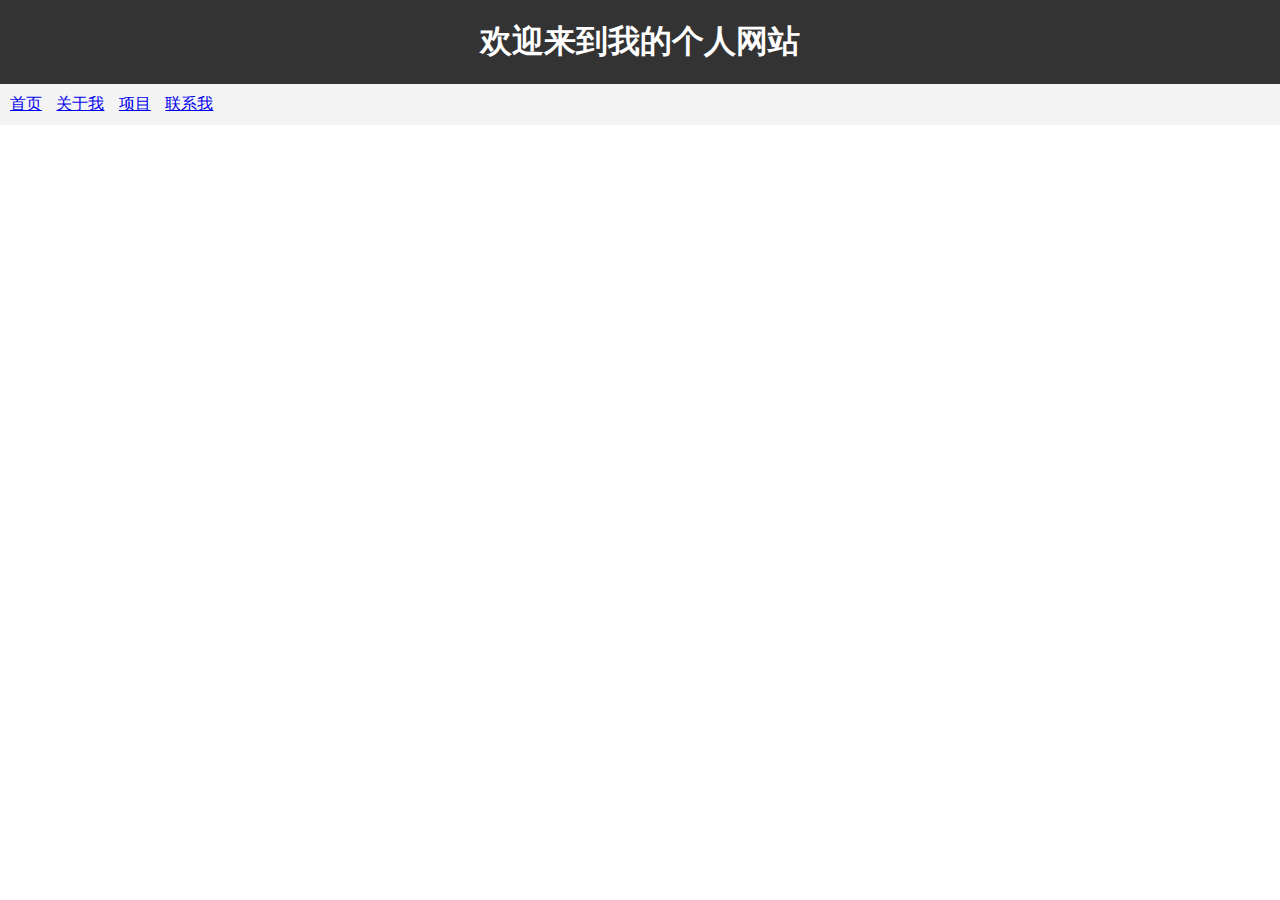
==== index.html @ 55d45e6c "add index.html" ====
<!DOCTYPE html>
<html>
<head>
  <title>曹雨晨的个人网站</title>
  <style>
    body {
      font-family: Arial, sans-serif;
      margin: 0;
      padding: 0;
    }

    header {
      background-color: #333;
      color: #fff;
      padding: 20px;
      text-align: center;
    }

    h1 {
      margin: 0;
    }

    nav {
      background-color: #f4f4f4;
      padding: 10px;
    }

    nav ul {
      list-style-type: none;
      margin: 0;
      padding: 0;
    }

    nav ul li {
      display: inline;
      margin-right: 10px;
    }

    section {
      padding: 20px;
    }

    footer {
      background-color: #333;
      color: #fff;
      padding: 20px;
      text-align: center;
    }
  </style>
</head>
<body>
  <header>
    <h1>欢迎来到我的个人网站</h1>
  </header>
  
  <nav>
    <ul>
      <li><a href="#">首页</a></li>
      <li><a href="#">关于我</a></li>
      <li><a href="#">项目</a></li>
      <li><a href="#">联系我</a></li>
    </ul>
  </nav>

  <section>
    <h2>
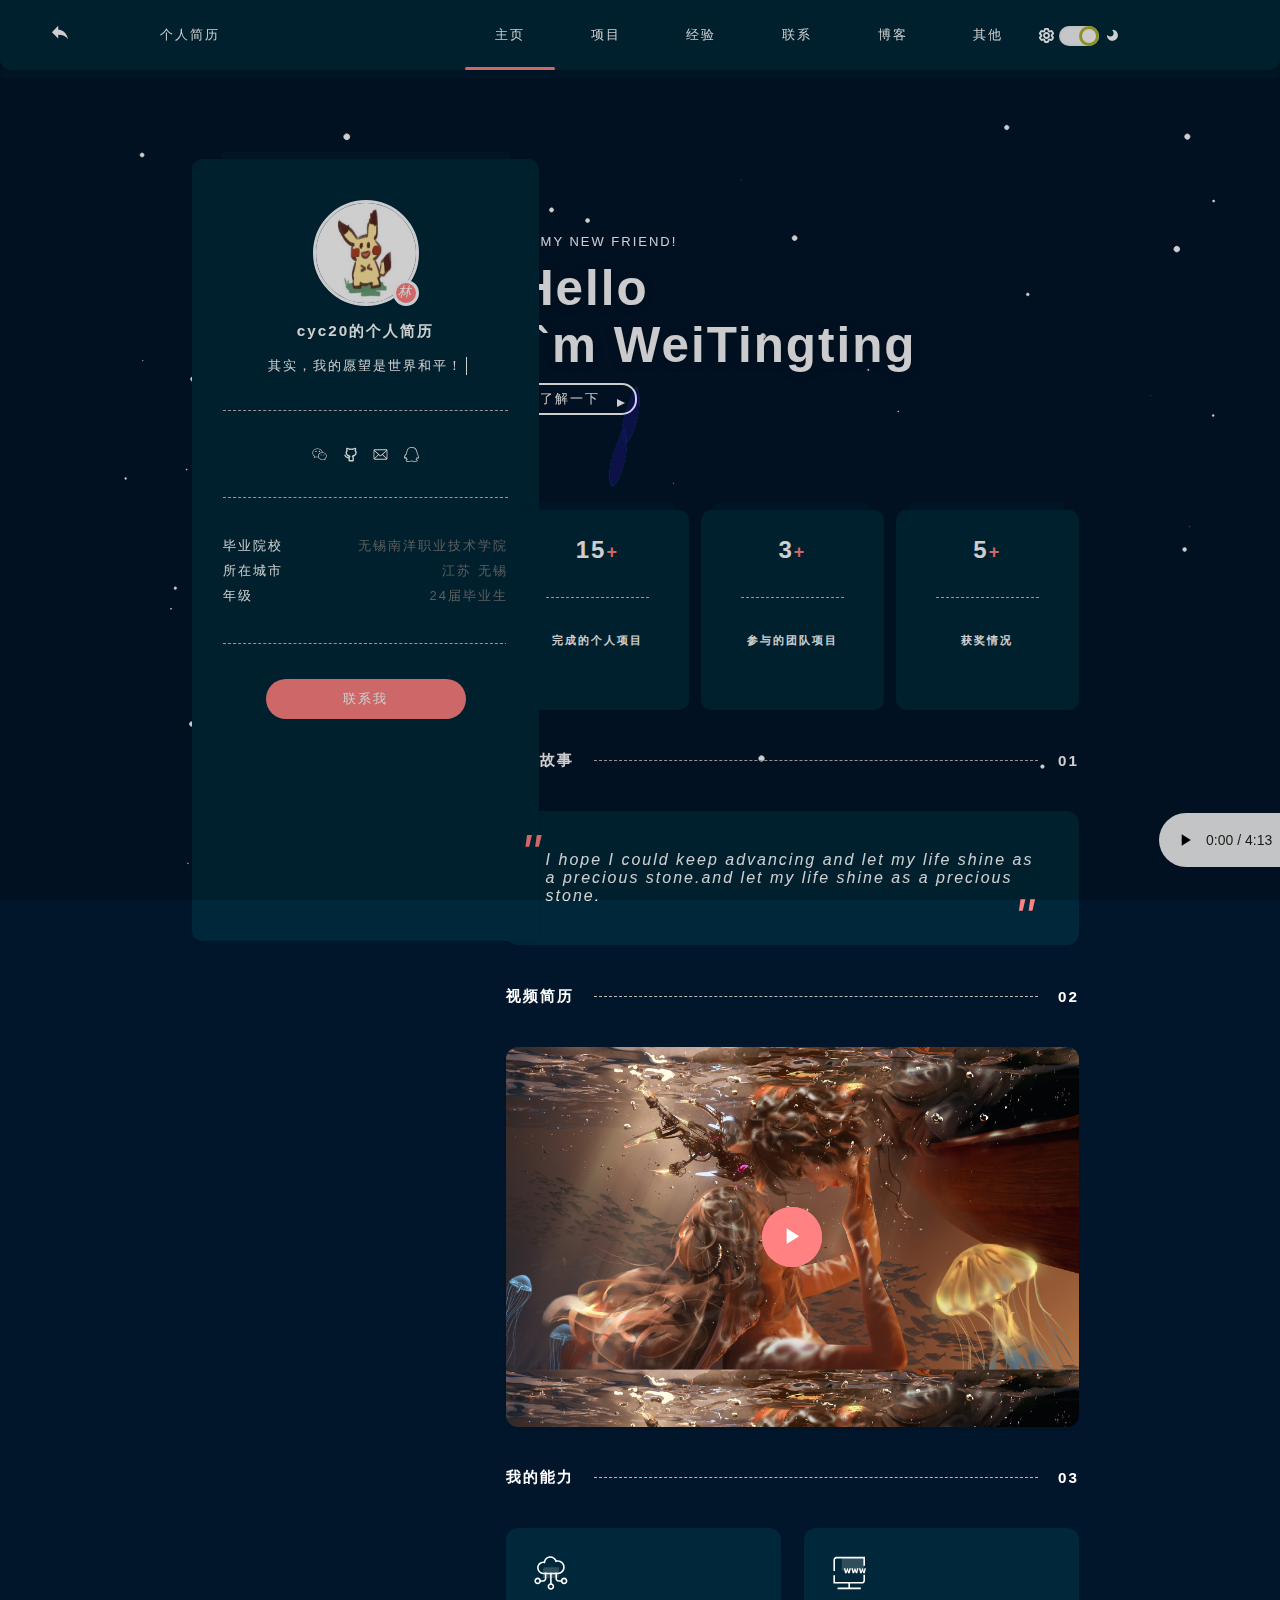
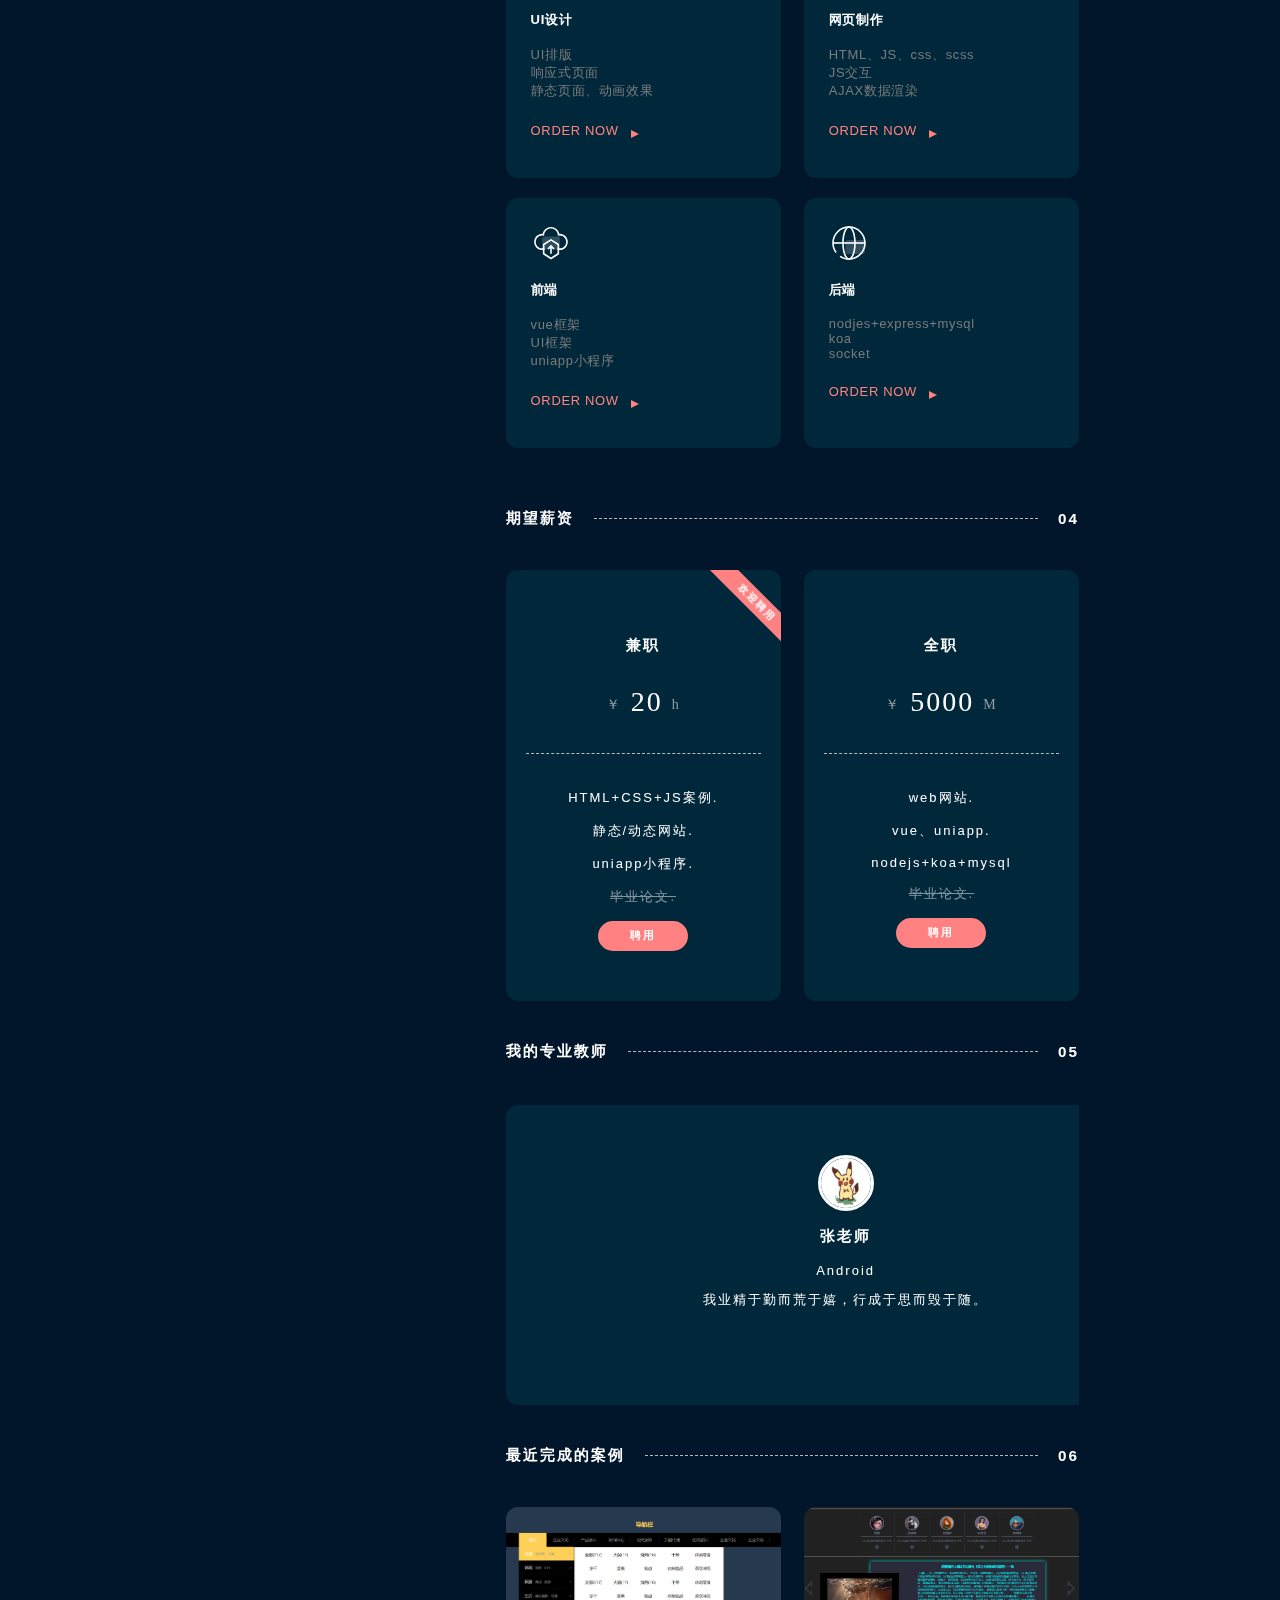
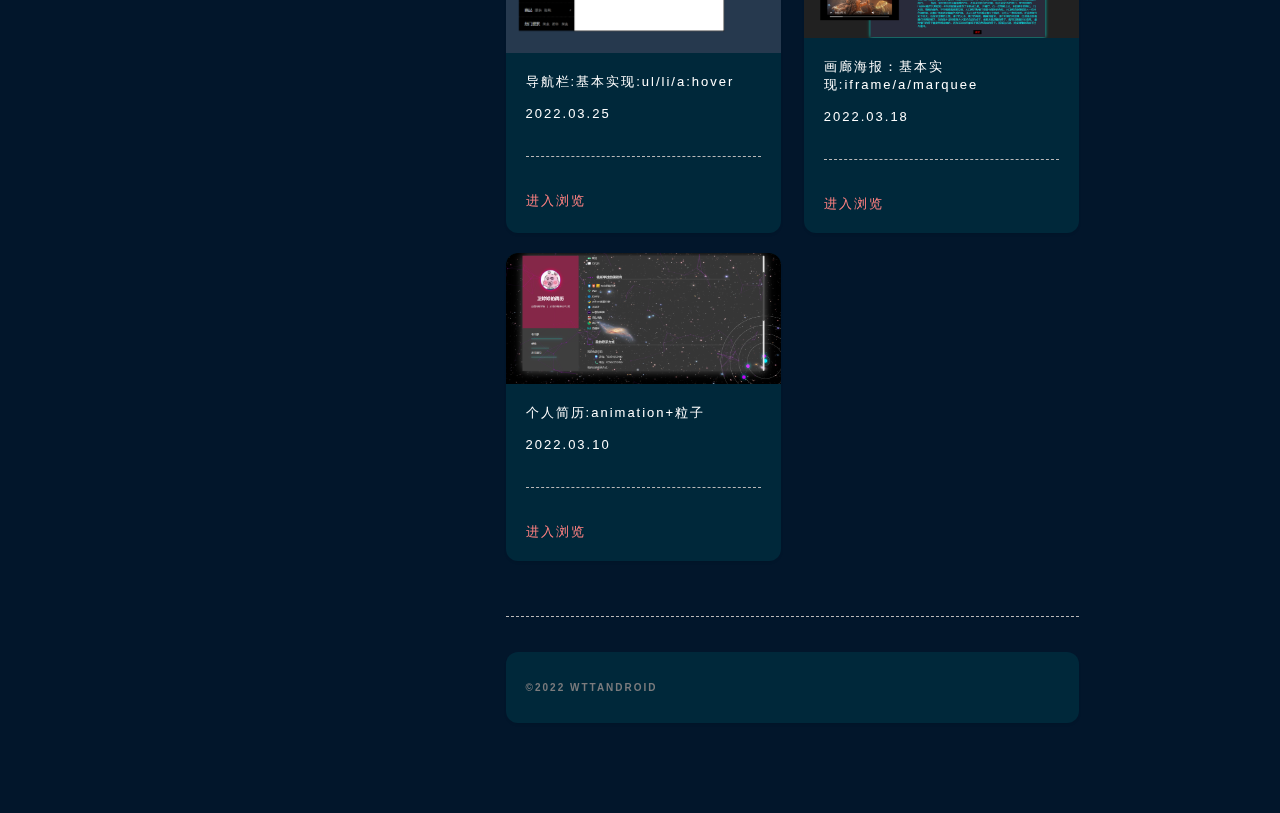
==== commit fb45d7be: "new tempalte" ====
--- a/index.html
+++ b/index.html
@@ -1,66 +1,527 @@
 <!DOCTYPE html>
-<html>
+<html lang="en">
+
 <head>
-  <title>曹雨晨的个人网站</title>
-  <style>
-    body {
-      font-family: Arial, sans-serif;
-      margin: 0;
-      padding: 0;
-    }
-
-    header {
-      background-color: #333;
-      color: #fff;
-      padding: 20px;
-      text-align: center;
-    }
-
-    h1 {
-      margin: 0;
-    }
-
-    nav {
-      background-color: #f4f4f4;
-      padding: 10px;
-    }
-
-    nav ul {
-      list-style-type: none;
-      margin: 0;
-      padding: 0;
-    }
-
-    nav ul li {
-      display: inline;
-      margin-right: 10px;
-    }
-
-    section {
-      padding: 20px;
-    }
-
-    footer {
-      background-color: #333;
-      color: #fff;
-      padding: 20px;
-      text-align: center;
-    }
-  </style>
+  <meta charset="UTF-8">
+  <meta http-equiv="X-UA-Compatible" content="IE=edge">
+  <meta name="viewport" content="width=device-width, initial-scale=1.0">
+  <title>求职简历</title>
+  <link rel="stylesheet" href="./css/base.css">
+  <script src="./js/jq.js"></script>
+  <link rel="stylesheet" href="./css/index1.css">
+
 </head>
+
 <body>
-  <header>
-    <h1>欢迎来到我的个人网站</h1>
-  </header>
-  
-  <nav>
-    <ul>
-      <li><a href="#">首页</a></li>
-      <li><a href="#">关于我</a></li>
-      <li><a href="#">项目</a></li>
-      <li><a href="#">联系我</a></li>
-    </ul>
-  </nav>
-
-  <section>
-    <h2>+
+  <div class="music-wrap" id="musicwrap">
+    <audio id="play1" controls>
+      <source src="./img/music.mp3">
+    </audio>
+  </div>
+
+
+  <canvas class="canvas-wrap" id="triangle-lost-in-space" resize="true"></canvas>
+
+  <!-- loadding -->
+  <div class="lodding-wrap">
+    <div class="loadding-div"></div>
+  </div>
+  <!-- 遮罩层 -->
+  <div class="zhezhao" id="zhezhao">
+    <span class="close"><svg t="1649229755294" class="icon" viewBox="0 0 1024 1024" version="1.1"
+        xmlns="http://www.w3.org/2000/svg" p-id="4692" width="32" height="32">
+        <path
+          d="M512 0C229.187368 0 0 229.187368 0 512 0 794.812632 229.187368 1024 512 1024 794.812632 1024 1024 794.812632 1024 512 1024 229.187368 794.812632 0 512 0ZM512 970.105263C259.368421 970.105263 53.894737 764.631579 53.894737 512 53.894737 259.368421 259.368421 53.894737 512 53.894737 764.631579 53.894737 970.105263 259.368421 970.105263 512 970.105263 764.631579 764.631579 970.105263 512 970.105263ZM550.130526 512 719.629474 342.366316C730.273684 331.856842 730.273684 314.88 719.629474 304.370526 709.12 293.726316 692.143158 293.726316 681.633684 304.370526L512 473.869474 342.366316 304.370526C331.856842 293.726316 314.88 293.726316 304.370526 304.370526 293.726316 314.88 293.726316 331.856842 304.370526 342.366316L473.869474 512 304.370526 681.633684C293.726316 692.143158 293.726316 709.12 304.370526 719.629474 309.625263 724.884211 316.496842 727.578947 323.368421 727.578947 330.24 727.578947 337.111579 724.884211 342.366316 719.629474L512 550.130526 681.633684 719.629474C686.888421 724.884211 693.76 727.578947 700.631579 727.578947 707.503158 727.578947 714.374737 724.884211 719.629474 719.629474 730.273684 709.12 730.273684 692.143158 719.629474 681.633684L550.130526 512Z"
+          p-id="4693"></path>
+      </svg></span>
+    <div id="videoResume">
+      <video id="videoResumeC" controls="" name="media">
+        <source src="http://123.56.144.92/hualang/WhyDon'tWe.mp4" type="video/mp4">
+      </video>
+    </div>
+  </div>
+
+  <!-- 主要页面 -->
+  <div class="box">
+
+    <!-- 顶部栏 -->
+    <div class="header borderafter">
+      <!-- 返回按钮 -->
+      <a style="position: absolute;left:50px;" href="javascript:history.back()">
+        <svg t="1649246285004" class="icon" viewBox="0 0 1024 1024" version="1.1" xmlns="http://www.w3.org/2000/svg"
+          p-id="3737" width="20" height="20">
+          <path
+            d="M98 468.9l322.8-322.8v184.4C743.6 376.7 881.9 607.3 928 837.8 812.7 676.4 651.3 602.6 420.8 602.6v189.1L98 468.9z"
+            p-id="3738" fill="#254665"></path>
+        </svg>
+      </a>
+
+
+      <div class="col">
+        <span>个人简历</span>
+        <!-- 右边操作栏 -->
+
+        <div class="header-right">
+          <!-- 按钮 -->
+          <div class="min_menu-wrap" id="minmenu">
+            <span class="min_menu"></span>
+          </div>
+          <!-- 列表 -->
+          <div class="menu_list">
+            <!-- 栏目 -->
+            <ul class="header-nav">
+              <li class="active"><a href="./index.html">主页</a></li>
+              <li><a href="./home.html">项目</a></li>
+              <li><a href="./resume.html">经验</a></li>
+              <li><a href="./contact.html">联系</a></li>
+              <li><a href="./blog.html">博客</a></li>
+              <li><a href="./live.html">其他</a></li>
+            </ul>
+            <!-- 开关灯 -->
+            <span class="kaig-bottm">
+              <svg t="1649159647627" class="icon" viewBox="0 0 1024 1024" version="1.1"
+                xmlns="http://www.w3.org/2000/svg" p-id="2250" width="15" height="15">
+                <path
+                  d="M1008.535135 710.670332l-70.446388 116.386904a112.099975 112.099975 0 0 1-140.572857 43.829042l-69.422645-17.083729c-5.502624 3.1992-11.133217 6.3984-16.763809 9.341665l-18.299425 62.896276C687.335435 981.514621 639.4754 1023.744064 582.657604 1023.744064H441.764828c-56.817796 0-104.677831-42.293427-110.308423-97.703574l-18.299425-62.896276a422.166458 422.166458 0 0 1-16.827793-9.341665l-69.614597 17.083729a112.163959 112.163959 0 0 1-140.508873-43.893026L15.631361 710.542364a107.493127 107.493127 0 0 1 32.43989-144.731817L96.251206 518.910272a410.649338 410.649338 0 0 1 0-14.204448l-48.179955-46.836291a107.365159 107.365159 0 0 1-32.375906-144.731817l70.190452-116.450888a112.099975 112.099975 0 0 1 140.572857-43.893026l69.550612 17.083729c5.566608-3.1992 11.133217-6.3984 16.827794-9.341665l18.299425-62.896276C336.831061 42.229443 384.691096 0 441.508892 0H582.529636c56.817796 0 104.677831 42.293427 110.372407 97.63959l18.235441 62.704324c5.75856 3.007248 11.325169 6.142464 16.827793 9.341665l69.678581-17.083729a112.163959 112.163959 0 0 1 140.508873 43.893026l70.446388 116.514872a107.493127 107.493127 0 0 1-32.375906 144.731817l-48.179955 46.772307a414.616346 414.616346 0 0 1 0 14.204448l48.243939 46.836291c47.092227 31.928018 62.192452 94.952262 32.247938 145.115721z m-213.066733-142.23644l3.391152-31.032242a246.210447 246.210447 0 0 0 0-51.699076l-3.263184-30.904274 93.992502-91.305173-53.554612-88.553862-131.615096 32.311922-23.546113-16.059985a294.134466 294.134466 0 0 0-48.627844-26.809297l-27.513121-11.901025L568.453156 127.968008H455.649356L419.370426 252.736816l-27.705074 11.965009c-16.635841 7.166208-32.951762 16.187953-48.499875 26.745313l-23.610097 15.996001-131.487128-32.247938-53.36266 88.489878 94.056486 91.433141-3.263184 30.968258a247.874031 247.874031 0 0 0 0 51.699076l3.1992 30.904274-93.928518 91.369157 53.554612 88.489878 131.551112-32.311922 23.610097 16.059985c15.292177 10.429393 31.544114 19.451137 48.563859 26.809297l27.577106 11.965009L455.905292 895.776056h112.611848l36.342914-124.768808 27.64109-11.965009c16.699825-7.166208 32.951762-16.187953 48.563859-26.745313l23.546113-15.996001 131.423144 32.247938 53.68258-88.745814-94.184454-91.369157zM512.147232 615.846038c57.329668 0 103.846038-46.516371 103.974006-103.974006 0-57.329668-46.644339-103.974006-103.974006-103.974007S408.173225 454.542364 408.173225 511.872032 454.817564 615.846038 512.147232 615.846038z m0 127.968008c-127.968008 0-231.942014-103.910022-231.942015-231.942014 0-127.968008 103.910022-231.942014 231.942015-231.942015 127.968008 0 231.942014 103.910022 231.942014 232.133967A232.133967 232.133967 0 0 1 512.147232 743.814046z"
+                  p-id="2251"></path>
+              </svg>
+              <!-- 开关按钮 -->
+              <span class="my-radio active" id="myRadio">
+                <i></i>
+              </span>
+              <svg t="1649159678284" class="icon" viewBox="0 0 1024 1024" version="1.1"
+                xmlns="http://www.w3.org/2000/svg" p-id="3376" width="15" height="15">
+                <path
+                  d="M505.4 878.6c-196.7 0-358-150.9-374.9-343.1 1-18.6 16.1-33.4 34.9-33.4 10.8 0 20.5 4.8 26.9 12.4 0.2 0.3 0.5 0.1 0.5-0.7 41.6 44.2 100.5 71.9 166.1 71.9 127.1 0 230.1-103 230.1-230.1 0-66.1-28-125.1-72.6-166.8 0.1-0.1 0.5-0.1 0.3-0.3-7-6.5-11.4-15.7-11.4-26.1 0-19 14.9-34.1 33.7-35.3 192.1 17.1 342.9 178.3 342.9 375 0 208-168.5 376.5-376.5 376.5z"
+                  p-id="3377"></path>
+              </svg>
+            </span>
+          </div>
+        </div>
+      </div>
+    </div>
+
+    <!-- 顶部导航 -->
+    <div class="navigation">
+      <div class="nav-titleBox co zz">
+        <!-- 占位符 -->
+        <div class="co-left"></div>
+
+        <!-- 标题 -->
+        <div class="co-right ">
+          <span class="titleBox-tag">HI MY NEW FRIEND!</span>
+          <h1>
+            Hello<br>
+            I`m WeiTingting
+          </h1>
+          <a class="buttom navbtn" href="#next-one">了解一下
+          </a>
+        </div>
+      </div>
+    </div>
+
+
+
+
+    <!-- 主要内容 -->
+    <div class="container content zz">
+
+      <!-- 占位符 -->
+      <div class="co-left">
+        <!-- 简历吸盘 -->
+        <div class="me-card carbox borderbefore" id="mycard">
+          <div class="mecar-title">
+            <div class="me-image">
+              <span class="status">
+                <i>林里谜案</i>
+              </span>
+              <img src="./img/toux.jpg" alt="">
+            </div>
+            <h3>cyc20的个人简历</h3>
+            <p class="me-hover">
+              <span>其实，我的愿望是世界和平！</span>
+            </p>
+          </div>
+          <div class="borderbotm"></div>
+          <div class="lianxi-list">
+            <a title="wx:w1457321681">
+              <svg t="1649145899448" class="icon" viewBox="0 0 1024 1024" version="1.1"
+                xmlns="http://www.w3.org/2000/svg" p-id="14861" width="15" height="15">
+                <path
+                  d="M506.942 345.921c25.259 0 42.134-16.916 42.134-42.107 0-25.477-16.848-41.956-42.134-41.956-25.299 0-50.668 16.48-50.668 41.956 0.028 25.204 25.409 42.107 50.668 42.107l0 0zM506.942 345.921zM271.257 261.857c-25.259 0-50.79 16.48-50.79 41.956 0 25.19 25.532 42.107 50.79 42.107 25.163 0 42.012-16.916 42.012-42.107-0.014-25.477-16.834-41.956-42.012-41.956l0 0zM271.257 261.857zM1010.654 615.492c0-133.202-123.563-246.702-275.237-258.512 0.205-1.652 0.301-3.373-0.068-5.092-30.406-141.79-182.886-248.695-354.7-248.695-194.15 0-352.119 135.387-352.119 301.793 0 89.279 45.574 169.725 131.946 233.158l-30.106 90.508c-1.939 5.885-0.177 12.37 4.506 16.452 2.853 2.458 6.445 3.741 10.076 3.741 2.335 0 4.697-0.546 6.867-1.625l113.036-56.565 13.926 2.827c34.802 7.154 64.853 13.353 101.868 13.353 10.895 0 40.878-3.987 43.404-7.182 40.755 101.99 153.094 175.61 285.273 175.61 33.86 0 68.13-8.164 98.891-15.866l87.136 47.636c2.307 1.257 4.847 1.911 7.359 1.911 3.441 0 6.881-1.161 9.639-3.413 4.847-3.932 6.841-10.404 5.038-16.33l-22.255-74.001c74.602-58.955 115.521-129.488 115.521-199.708l0 0zM409.798 665.75c-9.626 0.833-19.388 1.243-29.082 1.243-32.686 0-60.334-5.652-92.31-12.26l-18.582-3.755c-3.195-0.683-6.567-0.245-9.503 1.269l-81.687 40.892 21.231-63.775c2.076-6.24-0.205-13.053-5.57-16.821-82.07-57.207-123.659-126.894-123.659-207.093 0-144.179 139.087-261.516 310.067-261.516 151.142 0 284.959 91.955 312.579 214.261-158.475 2.076-286.706 113.487-286.706 250.32 0 19.893 3.018 39.171 8.11 57.767-1.542-0.382-3.168-0.683-4.887-0.532l0 0zM860.371 788.699c-4.875 3.673-6.935 10.007-5.188 15.852l13.804 45.903-56.647-30.993c-2.157-1.188-4.588-1.803-7.004-1.803-1.188 0-2.389 0.15-3.564 0.464-30.379 7.674-61.822 15.593-92.433 15.593-142.186 0-257.857-97.717-257.857-217.811 0-120.095 115.658-217.771 257.857-217.771 139.469 0 257.325 99.724 257.325 217.771 0 59.87-37.738 121.255-106.291 172.797l0 0zM868.181 797.178zM616.454 506.006c-16.848 0-33.696 16.971-33.696 33.792 0 16.944 16.848 33.669 33.696 33.669 25.313 0 42.038-16.725 42.038-33.669 0-16.848-16.725-33.792-42.038-33.792l0 0zM616.454 506.006zM801.58 506.006c-16.603 0-33.451 16.971-33.451 33.792 0 16.944 16.848 33.669 33.451 33.669 25.231 0 42.257-16.725 42.257-33.669 0-16.848-16.998-33.792-42.257-33.792l0 0zM801.58 506.006z"
+                  p-id="14862"></path>
+              </svg>
+            </a>
+            <a title="github:wttAndroid" href="https://gitee.com/wttAndroid">
+              <svg t="1649145950732" class="icon" viewBox="0 0 1024 1024" version="1.1"
+                xmlns="http://www.w3.org/2000/svg" p-id="16367" width="15" height="15">
+                <path
+                  d="M695.765333 981.333333h-276.053333c-26.794667 0-47.317333-21.077333-47.317333-48.64V739.84c0-29.184 6.314667-56.746667 17.365333-81.066667-129.365333-48.64-214.528-150.784-214.528-264.277333 0-53.504 17.365333-103.765333 50.474667-147.498667-12.629333-42.154667-15.786667-95.658667-12.629334-157.269333C216.234667 62.122667 236.8 42.666667 261.973333 42.666667c14.208 0 134.101333 1.621333 203.52 64.853333a504.448 504.448 0 0 1 184.533334 0C717.866667 44.288 837.717333 42.666667 853.504 42.666667c25.216 0 45.738667 19.456 47.317333 45.397333 4.693333 61.610667 0 115.114667-12.629333 157.269333C921.301333 290.688 938.666667 340.906667 938.666667 392.832c0 113.493333-85.162667 215.637333-214.528 264.277333a207.786667 207.786667 0 0 1 17.365333 81.066667v192.896c1.578667 27.562667-20.48 50.261333-45.738667 50.261333z m-228.693333-97.28h181.333333V739.84c0-27.562667-12.586667-53.504-33.109333-71.338667-14.165333-11.349333-20.48-30.805333-15.786667-50.261333 4.778667-17.834667 18.944-32.426667 36.309334-35.669333 123.050667-24.32 208.213333-102.144 208.213333-189.696 0-47.018667-25.258667-82.688-45.738667-105.386667-14.208-14.549333-17.365333-35.626667-7.893333-55.082667 6.314667-12.970667 15.786667-40.533333 15.786667-89.173333-39.466667 6.485333-85.205333 19.456-102.528 45.397333-11.093333 16.213333-31.573333 24.32-50.474667 19.456a393.045333 393.045333 0 0 0-194.005333 0c-18.944 4.864-37.888-3.242667-50.474667-19.456-17.365333-25.941333-63.146667-38.912-102.528-45.397333 1.578667 48.64 9.429333 76.202667 15.786667 89.173333 7.850667 17.834667 4.693333 40.533333-7.936 55.082667-20.48 22.698667-45.738667 58.368-45.738667 105.386667 0 87.552 85.205333 163.754667 208.213333 189.696 17.365333 3.242667 31.573333 17.834667 36.266667 35.669333 4.736 17.834667-1.578667 37.290667-15.786667 50.261333a95.104 95.104 0 0 0-33.109333 71.296v144.298667h3.157333z"
+                  fill="#172B4D" p-id="16368"></path>
+                <path
+                  d="M403.968 788.394667c-212.949333 0-309.162667-194.56-313.898667-202.666667-11.050667-24.32-1.578667-53.461333 20.48-64.810667 23.68-11.349333 52.053333-1.621333 63.146667 21.077334 3.114667 6.485333 80.426667 157.269333 241.28 149.162666 26.837333-1.621333 48.896 19.456 48.896 46.976 1.578667 27.562667-18.901333 50.261333-45.738667 50.261334h-14.165333z"
+                  fill="#172B4D" p-id="16369"></path>
+              </svg>
+            </a>
+            <a title="email:1457321681@qq.com" href="Mailto:1457321681@qq.com?Subject=邮箱标题&amp;Body=邮箱内容！">
+              <svg t="1649145973361" class="icon" viewBox="0 0 1024 1024" version="1.1"
+                xmlns="http://www.w3.org/2000/svg" p-id="17271" width="15" height="15">
+                <path
+                  d="M983.899806 785.385782V224.886223h0.180631l-0.180631-4.696419c-0.180632-5.238314-0.722526-10.476627-1.806315-15.714941-2.890104-25.469042-21.675781-44.977245-45.519139-47.686717H122.287529c-11.741048 0-23.482096 1.625684-34.861881 5.238314-30.346093 10.295996-50.757453 40.100194-50.576821 74.058917v534.849885c-0.361263 21.314518 5.780208 42.087141 17.701887 59.789028l0.361263 0.722526 5.418946 3.973893c18.243782 21.856412 44.977245 34.319986 73.517022 34.500618H904.421944c37.751984 0 70.265655-27.094726 79.477862-66.291763l0.180631-0.541894c0.361263-5.96084 0.361263-11.741048-0.180631-17.701888zM390.16405 547.494091l55.453872 49.854295 43.893456 40.100194c5.418945 5.96084 13.005468 9.57347 21.133886 9.57347 7.947786 0 15.534309-3.431999 21.133886-9.57347l101.153642-91.941436 272.753572 263.721997H126.622685L390.16405 547.494091z m120.119951 30.346092L111.449638 216.03528H115.604163c214.409596-0.903158 703.559711-2.890104 793.875463-0.361263l-399.195625 362.166166z m165.458458-69.72376l251.619686-227.956959v474.518963L675.742459 508.116423z m-328.568707 0.180631L93.205856 760.278003V278.895043l253.967896 229.402011z"
+                  p-id="17272"></path>
+              </svg>
+            </a>
+            <a title="QQ:1457321681">
+              <svg t="1649146096754" class="icon" viewBox="0 0 1024 1024" version="1.1"
+                xmlns="http://www.w3.org/2000/svg" p-id="18277" width="15" height="15">
+                <path
+                  d="M537.576602 0c345.434577 0 362.285044 329.787714 362.285044 329.787714 52.356809 69.207276 24.072096 131.794725 24.072096 131.794725 168.504671 264.793055 59.578437 341.22196 29.488318 346.638181-29.488318 5.416222-58.374833-32.49733-58.374833-32.49733s-9.628838 37.913551-33.700934 58.374833c87.86315 40.922563 72.216288 92.075767 72.216288 92.075767s-18.655874 154.061414-383.94993 56.569425l-31.293725-5.416222c-350.248996 126.378504-393.578768-43.931575-393.578768-43.931575s-14.443258-71.012683 53.560413-97.491989c-39.718958-24.072096-53.560413-75.2253-53.560413-75.2253s-35.506341 57.77303-81.845126 36.709946C-3.443754 775.723291-31.728467 587.359141 143.997834 451.351799c0 0-25.275701-80.641521 32.49733-128.785713C176.495163 322.566085 192.142025 0 537.576602 0L537.576602 0 537.576602 0zM230.055576 341.22196C153.626672 406.216619 204.779876 471.211278 204.779876 471.211278 36.275204 574.72129 66.365324 742.022357 66.365324 742.022357s27.081108-13.239653 45.736982-52.356809c19.257677-39.117156 48.745994 6.619826 48.745994 6.619826s18.655874 89.066755 74.623497 123.971294c56.569425 34.904539-2.40721 57.171228-2.40721 57.171228s-61.985647 0.601802-56.569425 43.329773c5.416222 42.126168 205.81642 95.084779 325.575097 1.203605l63.791054 8.425234c209.427235 72.81809 312.937247 4.814419 319.557073-8.425234 6.619826-13.239653-31.895527-38.515353-67.401869-53.560413-35.506341-15.04506-44.533377-30.691922-13.239653-51.153204 31.293725-21.063084 43.931575-62.587449 61.985647-105.31542 18.054072-42.72797 45.736982-21.664886 49.347797-9.628838 3.610814 12.036048 29.488318 52.356809 29.488318 52.356809s68.003671-72.216288-73.419893-285.856139c0 0 30.691922-63.791054-21.063084-116.147863 0 0-12.63785-300.299397-320.158876-300.299397C224.639355 52.356809 230.055576 341.22196 230.055576 341.22196L230.055576 341.22196 230.055576 341.22196z"
+                  p-id="18278"></path>
+              </svg>
+            </a>
+          </div>
+          <div class="borderbotm"></div>
+          <div class="mecar-bottm">
+            <div>
+              <span class="mecarbottm-key">毕业院校</span>
+              <span class="mecarbottm-value">无锡南洋职业技术学院</span>
+            </div>
+            <div>
+              <span class="mecarbottm-key">所在城市</span>
+              <span class="mecarbottm-value">江苏 无锡</span>
+            </div>
+            <div>
+              <span class="mecarbottm-key">年级</span>
+              <span class="mecarbottm-value">24届毕业生</span>
+            </div>
+
+          </div>
+          <div class="borderbotm"></div>
+          <div class="buttom-box ">
+            <a class="button" href="Mailto:1457321681@qq.com?Subject=邮箱标题&amp;Body=邮箱内容！">联系我</a>
+          </div>
+        </div>
+      </div>
+      <!-- 右边 -->
+      <div class="co-right" id="next-one">
+        <!-- 完成项目 -->
+        <div class="content-li li1">
+          <div class="li1-box borderbefore">
+            <span>15</span><span class="tag">+</span>
+            <div class="borderbotm"></div>
+            <p>完成的个人项目</p>
+          </div>
+          <div class="li1-box borderbefore">
+            <span>3</span><span class="tag">+</span>
+            <div class="borderbotm"></div>
+            <p>参与的团队项目</p>
+          </div>
+          <div class="li1-box borderbefore">
+            <span>5</span><span class="tag">+</span>
+            <div class="borderbotm"></div>
+            <p>获奖情况</p>
+          </div>
+        </div>
+        <!-- 我的故事 -->
+        <div class="content-li li2">
+          <h3>
+            <span>我的故事</span>
+            <div class="borderbotm"></div>
+            <span>01</span>
+          </h3>
+          <div class="carbox li2-box">
+            <blockquote>
+              I hope I could keep advancing and let my life shine as a precious stone.and let my life shine as a
+              precious stone.
+            </blockquote>
+          </div>
+        </div>
+        <!-- 视频简历 -->
+        <div class="content-li li3">
+          <h3>
+            <span>视频简历</span>
+            <div class="borderbotm"></div>
+            <span>02</span>
+          </h3>
+          <div class="carbox li3-box">
+            <div class="play-buttom" id="playbuttom">
+
+              <span><svg t="1649146869552" class="icon" viewBox="0 0 1024 1024" version="1.1"
+                  xmlns="http://www.w3.org/2000/svg" p-id="20204" width="50" height="50">
+                  <path d="M657.92 535.04l-256-160v320z" p-id="20205" data-spm-anchor-id="a313x.7781069.0.i27"
+                    class="selected" fill="#ffffff"></path>
+                </svg></span>
+            </div>
+          </div>
+        </div>
+        <!-- 我的能力 -->
+        <div class="content-li li4">
+          <h3>
+            <span>我的能力</span>
+            <div class="borderbotm"></div>
+            <span>03</span>
+          </h3>
+          <div class="li4-box">
+            <div class="carbox">
+              <svg t="1649230330671" class="icon" viewBox="0 0 1024 1024" version="1.1"
+                xmlns="http://www.w3.org/2000/svg" p-id="1638" width="40" height="40">
+                <path
+                  d="M488.96 506.88h40.96v307.2h-40.96zM803.84 737.28h-97.28c-45.056 0-81.92-36.864-81.92-81.92V502.272h40.96V655.36c0 22.528 18.432 40.96 40.96 40.96h97.28v40.96zM312.32 737.28H215.04v-40.96h97.28c22.528 0 40.96-18.432 40.96-40.96V502.272h40.96V655.36c0 45.056-36.864 81.92-81.92 81.92z"
+                  fill="#254665" p-id="1639"></path>
+                <path
+                  d="M509.44 942.08c-46.592 0-84.48-37.888-84.48-84.48S462.848 773.12 509.44 773.12s84.48 37.888 84.48 84.48-37.888 84.48-84.48 84.48z m0-128c-24.064 0-43.52 19.456-43.52 43.52s19.456 43.52 43.52 43.52 43.52-19.456 43.52-43.52-19.456-43.52-43.52-43.52zM171.52 798.72c-46.592 0-84.48-37.888-84.48-84.48S124.928 629.76 171.52 629.76 256 667.648 256 714.24 218.112 798.72 171.52 798.72z m0-128c-24.064 0-43.52 19.456-43.52 43.52s19.456 43.52 43.52 43.52 43.52-19.456 43.52-43.52-19.456-43.52-43.52-43.52zM847.36 798.72c-46.592 0-84.48-37.888-84.48-84.48s37.888-84.48 84.48-84.48 84.48 37.888 84.48 84.48-37.888 84.48-84.48 84.48z m0-128c-24.064 0-43.52 19.456-43.52 43.52s19.456 43.52 43.52 43.52 43.52-19.456 43.52-43.52-19.456-43.52-43.52-43.52z"
+                  fill="#254665" p-id="1640"></path>
+                <path
+                  d="M683.52 543.232H319.488c-90.112 0-163.328-73.216-163.328-163.328 0-90.112 73.216-163.328 163.328-163.328h7.68C344.064 138.752 413.696 81.92 495.616 81.92c69.632 0 132.608 42.496 159.232 105.472 9.728-1.536 19.456-2.56 29.184-2.56 98.816 0 179.2 80.384 179.2 179.2-0.512 98.816-80.896 179.2-179.712 179.2zM319.488 258.048c-67.584 0-122.368 54.784-122.368 122.368s54.784 122.368 122.368 122.368h364.544c76.288 0 138.24-61.952 138.24-138.24s-61.952-138.24-138.24-138.24c-12.288 0-24.576 1.536-36.864 5.12l-19.456 5.12-5.632-18.944C605.696 161.792 553.472 122.88 495.616 122.88c-68.096 0-124.416 51.2-131.584 118.784l-2.048 22.016-21.504-3.584c-7.168-1.536-14.336-2.048-20.992-2.048z"
+                  fill="#254665" p-id="1641"></path>
+                <path
+                  d="M655.36 640H307.2V424.96c0-33.792 27.648-61.44 61.44-61.44h348.16v215.04c0 33.792-27.648 61.44-61.44 61.44z"
+                  fill="#254665" opacity=".18" p-id="1642"></path>
+              </svg>
+              <h4>UI设计</h4>
+              <p>
+                UI排版<br>
+                响应式页面<br>
+                静态页面、动画效果<br>
+              </p>
+              <a>ORDER NOW</a>
+            </div>
+            <div class="carbox">
+              <svg t="1649230368898" class="icon" viewBox="0 0 1024 1024" version="1.1"
+                xmlns="http://www.w3.org/2000/svg" p-id="1847" width="40" height="40">
+                <path
+                  d="M153.6 460.8h-40.96V179.2c0-45.056 34.816-81.92 78.336-81.92H921.6v230.4h-40.96V138.24H190.976c-20.48 0-37.376 18.432-37.376 40.96v281.6zM843.776 783.36H112.64v-216.064h40.96V742.4h690.176c20.48 0 37.376-18.432 37.376-40.96v-141.824h40.96V701.44c-0.512 45.056-35.328 81.92-78.336 81.92zM220.16 885.76h593.92v40.96H220.16z"
+                  fill="#333333" p-id="1848"></path>
+                <path
+                  d="M418.304 388.096l17.408 83.968 27.648-83.968H481.28l24.576 82.432 16.384-82.432h36.864l-27.648 130.048h-39.424L470.528 455.68 450.56 518.144h-39.424l-29.696-130.048h36.864zM611.328 388.096l17.408 83.968 27.648-83.968h17.92l24.576 82.432 16.384-82.432h36.864l-27.648 130.048h-39.424L663.552 455.68l-19.968 62.464H604.16l-29.696-130.048h36.864zM804.352 388.096l17.408 83.968 27.648-83.968h17.92l24.576 82.432 16.384-82.432h36.864l-27.648 130.048h-39.424L856.576 455.68l-19.968 62.464h-39.424l-29.696-130.048h36.864z"
+                  fill="#EB4446" p-id="1849"></path>
+                <path
+                  d="M839.168 445.44h-512V179.2c0-33.792 27.648-61.44 61.44-61.44h512v266.24c0 33.792-27.648 61.44-61.44 61.44z"
+                  fill="#333333" opacity=".18" p-id="1850"></path>
+                <path d="M496.64 762.88h40.96v143.36h-40.96z" fill="#333333" p-id="1851"></path>
+              </svg>
+              <h4>网页制作</h4>
+              <p>
+                HTML、JS、css、scss<br>
+                JS交互<br>
+                AJAX数据渲染<br>
+              </p>
+              <a>ORDER NOW</a>
+            </div>
+            <div class="carbox">
+              <svg t="1649230380175" class="icon" viewBox="0 0 1024 1024" version="1.1"
+                xmlns="http://www.w3.org/2000/svg" p-id="2002" width="40" height="40">
+                <path
+                  d="M738.304 689.664h-59.392v-40.96h59.392c89.6 0 162.816-74.24 162.816-164.864 0-91.136-73.216-164.864-162.816-164.864-9.216 0-18.944 1.024-28.16 2.56l-21.504 3.584-2.048-22.016C677.376 211.968 602.112 143.36 512 143.36c-90.624 0-165.888 68.608-175.104 159.744l-2.048 22.016-21.504-3.584c-9.216-1.536-18.432-2.56-28.16-2.56-89.6 0-162.816 74.24-162.816 164.864 0 91.136 73.216 164.864 162.816 164.864h59.904v40.96H285.184c-112.128 0-203.776-92.672-203.776-205.824s91.136-205.824 203.776-205.824c4.608 0 9.728 0 14.336 0.512C319.488 176.64 407.04 102.4 511.488 102.4c104.96 0 192.512 74.24 212.48 175.616 4.608-0.512 9.216-0.512 14.336-0.512 112.128 0 203.776 92.672 203.776 205.824s-91.136 206.336-203.776 206.336z"
+                  fill="#333333" p-id="2003"></path>
+                <path d="M574.464 679.936L512 617.984l-62.464 61.952-28.672-28.672 91.136-91.648 91.136 91.648z"
+                  fill="#EB4446" p-id="2004"></path>
+                <path d="M491.52 614.4h40.96v171.52h-40.96z" fill="#EB4446" p-id="2005"></path>
+                <path
+                  d="M512 928.768c-3.584 0-7.68-1.024-10.752-3.072l-187.392-119.296c-6.144-3.584-9.728-10.24-9.728-17.408v-239.104c0-7.168 3.584-13.312 9.728-17.408l187.392-119.296c6.656-4.096 15.36-4.096 22.016 0l187.392 119.296c6.144 3.584 9.728 10.24 9.728 17.408V788.48c0 7.168-3.584 13.312-9.728 17.408l-187.392 119.296c-3.584 2.56-7.68 3.584-11.264 3.584z m-166.912-151.552l166.912 106.496 166.912-106.496v-216.576L512 454.656l-166.912 106.496v216.064z m354.304 11.264z"
+                  fill="#333333" p-id="2006"></path>
+                <path
+                  d="M675.84 675.84H286.72V409.6c0-33.792 27.648-61.44 61.44-61.44h389.12v266.24c0 33.792-27.648 61.44-61.44 61.44z"
+                  fill="#333333" opacity=".18" p-id="2007"></path>
+              </svg>
+              <h4>前端</h4>
+              <p>
+                vue框架<br>
+                UI框架<br>
+                uniapp小程序
+              </p>
+              <a>ORDER NOW</a>
+            </div>
+            <div class="carbox">
+              <svg t="1649230391217" class="icon" viewBox="0 0 1024 1024" version="1.1"
+                xmlns="http://www.w3.org/2000/svg" p-id="2160" width="40" height="40">
+                <path
+                  d="M512 942.08c-99.328 0-174.08-184.832-174.08-430.08s74.752-430.08 174.08-430.08 174.08 184.832 174.08 430.08-74.752 430.08-174.08 430.08z m0-819.2c-62.976 0-133.12 159.744-133.12 389.12s70.144 389.12 133.12 389.12 133.12-159.744 133.12-389.12-70.144-389.12-133.12-389.12z"
+                  fill="#333333" p-id="2161"></path>
+                <path d="M102.4 491.52h814.592v40.96H102.4z" fill="#EB4446" p-id="2162"></path>
+                <path
+                  d="M512 942.08c-85.504 0-167.936-25.088-239.104-72.192l22.528-33.792C359.936 878.592 434.688 901.12 512 901.12c214.528 0 389.12-174.592 389.12-389.12s-174.592-389.12-389.12-389.12-389.12 174.592-389.12 389.12c0 82.944 25.6 161.792 74.24 228.864l-33.28 24.064C110.08 691.2 81.92 603.648 81.92 512c0-237.056 193.024-430.08 430.08-430.08s430.08 193.024 430.08 430.08-193.024 430.08-430.08 430.08z"
+                  fill="#333333" p-id="2163"></path>
+                <path
+                  d="M860.16 793.6H419.84V496.64c0-33.792 27.648-61.44 61.44-61.44h440.32v296.96c0 33.792-27.648 61.44-61.44 61.44z"
+                  fill="#333333" opacity=".18" p-id="2164"></path>
+              </svg>
+              <h4>后端</h4>
+              <p>
+                nodjes+express+mysql<br>
+                koa<br>
+                socket<br>
+              </p>
+              <a>ORDER NOW</a>
+            </div>
+          </div>
+        </div>
+
+        <!-- 我的期望薪资 (新加) -->
+        <div class="content-li li7">
+          <h3>
+            <span>期望薪资</span>
+            <div class="borderbotm"></div>
+            <span>04</span>
+          </h3>
+          <div class="li7-box">
+            <div class="carbox li7boxitem active">
+              <div>
+                <h3>兼职</h3>
+                <div class="item-price">
+                  <sub>￥</sub>
+                  20
+                  <sub>h</sub>
+                </div>
+              </div>
+              <div class="borderbotm"></div>
+              <p>HTML+CSS+JS案例.</p>
+              <p>静态/动态网站.</p>
+              <p>uniapp小程序.</p>
+              <p class="throughline">毕业论文.</p>
+              <button class="buttonsty">聘用</button>
+            </div>
+            <div class="carbox li7boxitem">
+              <div>
+                <h3>全职</h3>
+                <div class="item-price">
+                  <sub>￥</sub>
+                  5000
+                  <sub>M</sub>
+                </div>
+              </div>
+              <div class="borderbotm"></div>
+              <p>web网站.</p>
+              <p>vue、uniapp.</p>
+              <p>nodejs+koa+mysql</p>
+              <p class="throughline">毕业论文.</p>
+              <button class="buttonsty">聘用</button>
+            </div>
+          </div>
+        </div>
+
+        <!-- 我的专业教室 -->
+        <div class="content-li li5">
+          <h3>
+            <span>我的专业教师</span>
+            <div class="borderbotm"></div>
+            <span>05</span>
+          </h3>
+          <div class="li5-box">
+            <div class="left buttonsty" id="leftimg">
+              <span>
+                <svg t="1649148549783" class="icon" viewBox="0 0 1024 1024" version="1.1"
+                  xmlns="http://www.w3.org/2000/svg" p-id="22757" width="25" height="25">
+                  <path
+                    d="M325.399273 235.124364L600.157091 488.727273 325.399273 742.353455a34.909091 34.909091 0 1 0 47.36 51.316363l302.545454-279.272727a34.909091 34.909091 0 0 0 0-51.316364l-302.545454-279.272727a34.909091 34.909091 0 1 0-47.36 51.316364"
+                    fill="#ffffff" p-id="22758" data-spm-anchor-id="a313x.7781069.0.i41" class="selected"></path>
+                </svg>
+              </span>
+            </div>
+            <div class="right buttonsty" id="rightimg">
+              <span>
+                <svg t="1649148517782" class="icon" viewBox="0 0 1024 1024" version="1.1"
+                  xmlns="http://www.w3.org/2000/svg" p-id="21306" width="25" height="25">
+                  <path
+                    d="M675.328 765.626182L400.570182 512l274.757818-253.626182a34.909091 34.909091 0 1 0-47.36-51.316363l-302.545455 279.272727a34.909091 34.909091 0 0 0 0 51.316363l302.545455 279.272728a34.909091 34.909091 0 1 0 47.36-51.316364"
+                    fill="#ffffff" p-id="21307" data-spm-anchor-id="a313x.7781069.0.i34" class="selected"></path>
+                </svg>
+
+
+              </span></div>
+
+            <div class="li5box-ul" id="li5boxul">
+              <div class="li5box-car carbox">
+                <img src="./img/toux.jpg" alt="">
+                <h3>张老师</h3>
+                <span>Android</span>
+                <p>
+                  我业精于勤而荒于嬉，行成于思而毁于随。
+                </p>
+              </div>
+              <div class="li5box-car carbox">
+                <img src="./img/toux.jpg" alt="">
+                <h3>史老师</h3>
+                <span>web前端开发</span>
+                <p>
+                  青，取之于蓝而青于蓝;
+                  冰，水为之而寒于水。
+                </p>
+              </div>
+              <div class="li5box-car carbox">
+                <img src="./img/toux.jpg" alt="">
+                <h3>杜老师</h3>
+                <span>javaweb</span>
+                <p>
+                  有志者事竟成。
+                </p>
+              </div>
+            </div>
+          </div>
+
+        </div>
+        <!-- 最近完成 -->
+        <div class="content-li li6">
+          <h3>
+            <span>最近完成的案例
+            </span>
+            <div class="borderbotm"></div>
+            <span>06</span>
+          </h3>
+          <div class="li6-box">
+            <div class="carbox">
+              <a class="imgbox" href="http://123.56.144.92/nav/index.html">
+                <img src=" ./img/project/daohanglan.png" alt="">
+              </a>
+              <div class="li6car-title">
+                导航栏:基本实现:ul/li/a:hover
+                <br><br>2022.03.25
+                <div class="borderbotm"></div>
+                <a href="http://123.56.144.92/nav/index.html">进入浏览</a>
+              </div>
+            </div>
+            <div class=" carbox">
+              <a class="imgbox" href="http://123.56.144.92/hualang/index.html">
+                <img src="./img/project/hualang.png" alt="">
+              </a>
+              <div class="li6car-title">
+                画廊海报：基本实现:iframe/a/marquee
+                <br><br>2022.03.18
+                <div class="borderbotm"></div>
+                <a href="http://123.56.144.92/hualang/index.html">进入浏览</a>
+              </div>
+            </div>
+            <div class="carbox">
+              <a class="imgbox" href="http://123.56.144.92/jianli/index.html">
+                <img src="./img/project/jianli.png" alt="">
+              </a>
+              <div class="li6car-title">
+                个人简历:animation+粒子
+                <br><br>2022.03.10
+                <div class="borderbotm"></div>
+                <a href="http://123.56.144.92/jianli/index.html">进入浏览</a>
+              </div>
+            </div>
+          </div>
+        </div>
+
+        <div class="borderbotm"></div>
+        <!-- 底部 -->
+        <div class="carbox copybottm">
+          ©2022 wttandroid
+        </div>
+      </div>
+      <div class="left">
+      </div>
+
+    </div>
+
+</body>
+<script type="text/javascript" src="./js/paper-full.min.js"></script>
+<script type="text/javascript" src="./js/canvas.js"></script>
+<script src="./js/base.js"></script>
+<script src="./js/index1.js"></script>
+
+
+</html>
--- a/css/base.css
+++ b/css/base.css
@@ -0,0 +1,841 @@
+:root {
+ /* 默认背景色 */
+--backColor:#fff;
+--borderline:#00283a;
+ /* 卡片 */
+--headerCOlor:#00283A;
+ /* 卡片 */
+--headerhover:rgb(0, 40, 58,.8);
+
+  /* 默认字体颜色 */
+--headerFont:#fff;
+  /* 反差色 */
+--fontColor:#00283A;
+--mainColor:#ff8181;
+--bagColor:#02162b;
+}
+
+.content-li svg path,.buttom svg path{
+  fill:#fff;
+}
+svg{
+  vertical-align: middle;
+}
+svg path{
+  fill: var(--headerFont);
+}
+
+/* 遮罩 */
+.zhezhao{
+  position: fixed;
+  left: 0px;
+  right: 0px;
+  bottom: 0px;
+  top: 0px;
+  background-color: rgba(0, 0, 0, .7);
+  z-index: 9;
+  display: none;
+}
+.zhezhao.active{
+  display: block;
+}
+.zhezhao .close{
+  position: absolute;
+  right: 20%;
+  top:  10%;
+}
+.close path{
+  fill: #FCFCFE;
+}
+#videoResume{
+  position: absolute;
+  left: 50%;
+  top:  50%;
+  transform: translate(-50%,-50%);
+}
+#videoResumeC{
+  width: 100%;
+}
+
+
+body,
+html {
+  position: relative;
+  margin: 0px;
+  width: 100%;
+  padding: 0px;
+  font-size: 13px;
+  letter-spacing: 2px;
+  transition: .4s ease-in-out;
+  font-weight: 400;
+  font-family: -apple-system, BlinkMacSystemFont, "Segoe UI", Roboto, "Helvetica Neue", Arial, "Noto Sans", sans-serif, "Apple Color Emoji", "Segoe UI Emoji", "Segoe UI Symbol", "Noto Color Emoji";
+  
+  color: var(--headerFont);
+  background-color:var(--bagColor);
+}
+a{
+   transition: color .6s ease-in-out;
+   text-decoration: none;
+   color: inherit;
+}
+a:hover {
+  color: var(--mainColor);
+}
+
+
+.carbox {
+  background-color: var(--headerCOlor);
+  border-radius: 12px;
+  box-shadow: 0 2px 4px -2px rgb(0 0 0 / 15%);
+}
+
+ul {
+  list-style: none;
+  margin: 0px;
+  padding: 0px;
+}
+
+ul>li {
+  display: inline-block;
+}
+img {
+  width: 100%;
+  height: 100%;
+  vertical-align: middle;
+}
+.copybottm {
+  padding: 30px 20px;
+  color: #7B7B7D;
+  font-size: 10px;
+  font-weight: 700;
+  letter-spacing: 2px;
+  transition: .4s ease-in-out;
+  text-transform: uppercase;
+}
+
+ /* 顶部栏目 */
+.header {
+  position: fixed;
+  z-index: 2;
+  top: 0px;
+  width: 100%;
+  height: 70px;
+  line-height: 70px;
+  background-color: var(--headerCOlor);
+  border-radius: 0% 0% 10px 10px;
+  box-shadow: 0 2px 4px 0 rgb(0 0 0 / 15%);
+}
+
+/* 下面的装饰 */
+.borderafter::after{
+  content: '';
+  position: absolute;
+  top: 70px;
+  left: 0px;
+  right: 0px;
+  height: 8px;
+  /* background-color: #00283A; */
+  background-color: var(--borderline);
+  border-radius: 0% 0% 5px 5px;
+  opacity: .3;
+}
+
+/* 上面的装饰 */
+.borderbefore::before{
+  content: '';
+  position: absolute;
+  top: -8px;
+  left: 8%;
+  right: 8%;
+  height: 10px;
+  background-color: var(--borderline);
+  border-radius: 5px 5px 0% 0%;
+  opacity: .3;
+}
+
+.col {
+  width: 75%;
+  margin: 0 auto;
+  /* border: 1px solid red; */
+}
+
+.header>div {
+  display: flex;
+  justify-content: space-between;
+}
+
+/* 开灯 */
+.kaig-bottm img {
+  width: 15px;
+  height: 15px;
+}
+.kaig-bottm .my-radio{
+  position: relative;
+  display: inline-block;
+  height: 20px;
+  width: 40px;
+  vertical-align: middle;
+  background: #F4F5F7;
+  border-radius: 2em;
+  box-shadow: inset 0 0 4px -1px rgb(0 0 0 / 15%);
+  transition: .4s ease-in-out;
+  cursor: pointer;
+}
+
+.kaig-bottm .my-radio.active>i{
+  right: 0px;
+  left: auto;
+}
+.kaig-bottm .my-radio>i{
+  position: absolute;
+  left: 0px;
+  top: 0px;
+  bottom: 0px;
+  display: inline-block;
+  width: 35%;
+  border: solid 3px #AFB42B;
+  border-radius: 50%;
+  background: #FCFCFE;
+  transition: all .2s ease;
+}
+
+/* 顶部导航栏 */
+.header-nav {
+  display: inline-block;
+}
+
+.header-nav>li.active::after {
+  content: '';
+  display: inline-block;
+  position: absolute;
+  bottom: 0;
+  left: 0px;
+  right: 0px;
+  border-radius: 10px;
+  height: 3px;
+  background-color: var(--mainColor);
+  transition: .4s ease-in-out;
+}
+
+.header-nav>li {
+  padding: 0 30px;
+  position: relative;
+  transition: color .6s ease-in-out;
+  box-sizing: border-box;
+}
+
+.header-nav>li:hover {
+  color: var(--mainColor);
+}
+
+
+
+/* 导航 */ 
+/* 黑色主题背景 */
+.navigation.active{ 
+  background-image: url("../img/back/aitx6-0og08.webp") !important;
+  
+}
+/* 默认主题 */
+.navigation {
+  margin: 0px auto 0;
+  width: 95%;
+  background-color: transparent;
+  height: 600px;
+  border-radius: 20px;
+  background-image: url("../img/back/a58cbbffd2aa49c1b1e99990be912f30.jpg");
+  background-attachment: fixed;
+  background-size: 100%;
+  background-repeat: no-repeat;
+  overflow: hidden;
+  color: #fff;
+}
+
+/* 顶部导航 */
+.navigation .titleBox-tag {
+  text-transform: uppercase;
+}
+
+.navigation h1 {
+  margin: 10px 0;
+  font-size: 3.8rem;
+  color: #fcfcfe;
+  text-shadow: 0 1px 10px rgb(0 0 0 / 30%);
+}
+.navigation .buttom:hover{
+  transform: scale(1.1);
+  color: #fff;
+}
+.navigation>.nav-titleBox {
+  margin-top: 18rem;
+}
+
+.nav-titleBox .buttom {
+  display: inline-block;
+  height: 28px;
+  line-height: 28px;
+  padding: 0px 35px 0 20px;
+  border: 2px solid white;
+  border-radius: 15px;
+  cursor: pointer;
+  transition: transform .3s ease;
+  color: #fcfcfe;
+  position: relative;
+}
+.nav-titleBox .buttom::after{
+  position: absolute;
+  right: 10px;
+  top: 50%;
+  content: '';
+  width: 0px;
+  height: 0px;
+  border-top: 4px solid transparent;
+  border-left: 8px solid #fff;
+  border-bottom: 4px solid transparent;
+  animation: bmove 1s infinite;
+}
+@keyframes bmove {
+  0%{
+    opacity: 1;
+    transform: translateX(-8px) translateY(-50%);
+  }
+  100%{
+    opacity: 0;
+    transform: translateX(5px) translateY(-50%);
+  }
+}
+
+
+/* 内容 */
+
+.co-left {
+  width:35%;
+  display: inline-block;
+  height: 50px;
+}
+
+.co-right {
+  width: 64%;
+  display: inline-block;
+  /* background-color: #45454566; */
+  min-height: 50px;
+}
+.co{
+  width: 70%;
+  margin: 0 auto;
+}
+
+.content {
+  position: relative;
+  top: -90px;
+  min-height: 1000px;
+  width: 70%;
+  margin: 0 auto;
+  display: flex;
+  /* background-color: rgba(10, 15, 20, 0.2); */
+}
+
+
+/* 左半部分 */
+.content .me-card {
+  /* top: 390px; */
+}
+
+.scroll{
+  position: fixed !important;
+  top: 49%;
+}
+.content .me-card {
+  width: fit-content;
+  min-width: 285px;
+  transform: translateY(-351px);
+  height: 780px;
+  /* backgrounbad-color: var(--headerCOlor); */
+  border-radius: 10px;
+  text-align: center;
+  border: 1px solid var(--headerCOlor);
+  padding: 0px 30px;
+}
+
+
+/* 左边吸盘 */
+.mecar-title {
+  margin-top: 40px;
+}
+
+
+.me-hover span{
+  margin: 0 auto;
+  display: block;
+  font: 14px ;
+  border-right: .08em solid;
+  /* 个数*2ch */
+  width: 28ch; 
+  white-space: nowrap;
+  overflow: hidden;
+  animation: typing 3s steps(28,end), blink-caret .3s step-end infinite alternate;
+}
+
+
+@keyframes typing {
+  from {
+    width: 0;
+  }
+}
+@keyframes blink-caret {
+  50%{
+    border-color: transparent;
+  }
+}
+
+
+/* 虚线 */
+.content .borderbotm {
+  /* border-style: dashed; */
+  border-bottom: 1px dashed rgb(187, 185, 185);
+  height: 0px;
+  margin: 35px 0;
+}
+
+.mecar-title .me-image {
+  position: relative;
+  display: inline-block;
+}
+.me-image>img{
+  width: 100px;
+  height: 100px;
+  border: solid 3px #FCFCFE;
+  border-radius: 50%;
+  box-shadow: 0 2px 4px -2px rgb(0 0 0 / 15%);
+}
+.mecar-title .me-image>.status{
+    height: 20px;
+    width: 20px;
+     box-shadow: 0 2px 4px -2px rgb(0 0 0 / 15%);
+    border-radius: 50%;
+    position: absolute;
+    border: solid 3px #FCFCFE;
+    right: 0px;
+    bottom: 0px;
+    background-color: var(--mainColor);
+    overflow: hidden;
+    color: #fff;
+    transition: width .2s ease-in-out, visible .2s ease-in-out;
+}
+.mecar-title .me-image:hover .status{
+  width: 100px;
+  border-radius: 20px;
+}
+.mecar-title .me-image:hover .status i {
+  width: 0%;
+  visibility: hidden;
+}
+.mecar-title .me-image:hover .status i {
+  width: 100%;
+  visibility: visible;
+}
+
+.mecar-bottm>div {
+  display: flex;
+  justify-content: space-between;
+  height: 25px;
+  line-height: 25px;
+}
+
+.mecar-bottm .mecarbottm-key {
+  font-weight: 500;
+}
+
+.mecar-bottm .mecarbottm-value {
+  font-weight: 500;
+  color: #747474;
+}
+.me-card .lianxi-list svg{
+  margin: 0 5px;
+ 
+}
+.me-card .lianxi-list a svg path{
+  transition: .2s ease-in-out;
+}
+.me-card .lianxi-list a:hover svg path{
+  fill: var(--mainColor);
+}
+.me-card .lianxi-list a{
+ display: inline-block;
+}
+.me-card .buttom-box .button{
+  display: block;
+  margin: 0 auto;
+  border: none;
+  height: 40px;
+  line-height: 40px;
+  width: 200px;
+ 
+  color: var(--headerFont);
+  border-radius: 50px;
+  background: linear-gradient(-45deg, var(--mainColor) 50%, #fff 60%, var(--mainColor) 70%);
+  background-size: 600% 100%;
+  animation: shine 5s infinite;
+}
+@keyframes shine {
+  0% {
+    background-position-x: 100%;
+  }
+  50% {
+    background-position-x: 0%;
+  }
+  100% {
+    background-position-x: -100%;
+  }
+}
+
+
+/* g公共 */
+.content-li>h3 {
+  display: flex;
+  align-items: center;
+  color: var(--headerFont);
+}
+
+.content-li .borderbotm {
+  flex: 1;
+  margin-left: 20px;
+  margin-right: 20px;
+}
+
+
+/* 加载小蝴蝶 */
+.lodding-wrap{
+  position: fixed;
+  left: 0px;
+  right: 0px;
+  bottom: 0px;
+  top: 0px;
+  background-color: rgba(0, 0, 0, 0.95);
+  z-index: 9;
+  opacity: 1;
+}
+
+.loadding-div{
+  left: 50%;
+  top: 50%;
+  position: relative;
+  width: 100px;
+  height: 100px;
+  transform: rotateZ(-13deg) translate(-50%,-50%); 
+  animation: insect-fly 0.3333333333s infinite alternate cubic-bezier(.45,-0.43,.63,1.94);
+}
+
+.loadding-div::after,.loadding-div::before{
+  content: '';
+  position: absolute;
+  width: 50px;
+  height: 50px;
+  border: 1px solid #00c7ff;
+  transform: rotateX(60deg) rotateY(-60deg);
+  background-color: rgba(81, 0, 255, 0.723);
+  border-radius: 40% 20% 50% 50%;
+  animation: wings 0.333s infinite cubic-bezier(0.6, 0, 0.4, 1) alternate;
+}
+.loadding-div::after{
+  transform-origin: right center;
+  left: 0;
+}
+
+.loadding-div::before{
+  right: 0;
+  transform-origin: left center;
+  animation-direction: alternate-reverse;
+}
+
+@keyframes insect-fly {
+  from {
+    margin-top: -0.3em;
+  }
+  to {
+    margin-top: 0.3em;
+  }
+}
+@keyframes wings {
+  from{
+    transform: rotateX(60deg) rotateY(-60deg);
+  }
+  to{
+    transform: rotateX(60deg) rotateY(60deg);
+  }
+}
+
+/* 雪花 */
+.canvas-wrap{
+  position: fixed;
+  top: 100px;
+  bottom: 0px;
+  z-index: 1;
+  left: 0;
+  right: 0;
+}
+
+
+/* 置顶层 */
+.zz{
+  position: relative;
+  z-index: 1;
+}
+
+
+/* 公共的按钮样式 */
+.buttonsty{
+  cursor: pointer;
+  transition: .4s ease-in-out;
+}
+.buttonsty:hover{
+  transform: scale(1.03);
+}
+
+
+
+/* 适配 */
+
+/* @media screen and (min-width:1000px) and (max-width:1200px) {
+  .content .me-card{
+    min-width: auto;
+  }
+}
+
+
+
+@media screen and ( max-width:1000px) {
+  .content{
+    display: block;
+  }
+  .content .me-card{
+    min-width: auto;
+  }
+    
+
+  .header-right{
+    display: none;
+  }
+  .nav-titleBox{
+    display: none;
+  }
+  .co-right{
+    display: none;
+  }
+} */
+
+
+/* 播放器 */
+ .music-wrap{
+  position: fixed;
+  right: -14%;
+  bottom: 30px;
+  z-index: 2;
+  transition: right .3s ease;
+}
+.music-wrap:hover{
+  right: 0%;
+}
+/*
+.music-wrap.paused .music-box{
+  animation-play-state:paused;
+}
+.music-wrap .music-box{
+  animation:fadenum 5s linear infinite;
+}
+.music-wrap .music-box{
+  background-image: url(../img/bg2.jpg);
+  background-size: 100% 100%;
+  transform-origin: center center;
+  width:80px;
+  height:80px;
+  background-color:pink;
+  border-radius: 50%;
+}
+@keyframes fadenum{
+  0%{transform:rotate(0deg);}
+  100%{transform:rotate(360deg);}
+}
+
+.music-wrap .star{
+  display: inline-block;
+  width: 0;
+  height: 0;
+  border-top: 10px solid #fff;
+  border-bottom: 10px solid #fff;
+  border-left: 20px solid #fff;
+  z-index: 1;
+  position: absolute;
+  top: 50%;
+  left: 50%;
+  transform: translate(-50%,-50%);
+}
+
+.music-wrap.paused .star{
+  border-top: 10px solid transparent;
+  border-bottom: 10px solid transparent;
+  border-left: 20px solid #fff;
+} */
+
+
+
+ .min_menu{
+  display: none;
+  height: 2px;
+  width: 15px;
+  background-color: var(--headerFont);
+  border-radius: 2px;
+  position: relative;
+  transition: .4s ease-in-out;
+}
+.min_menu::after{
+  content: "";
+  top: -5px;
+  position: absolute;
+  background-color: inherit;
+  transition: .4s ease-in-out;
+  display: block;
+  width: 15px;
+  height: 2px;
+  border-radius: 2px;
+}
+
+.min_menu::before{
+  content: "";
+  bottom: -5px;
+  position: absolute;
+  background-color: inherit;
+  transition: .4s ease-in-out;
+  display: block;
+  width: 15px;
+  height: 2px;
+  border-radius: 2px;
+  
+}
+.min_menu-wrap{
+  min-width: 50px;
+}
+.min_menu-wrap.active .min_menu{
+  transform: rotate(45deg);
+}
+.min_menu-wrap.active .min_menu::after{
+  transform: translate(0,5px) rotate(-90deg);
+}
+.min_menu-wrap.active .min_menu::before{
+  transform: translate(0,-5px) rotate(-90deg);
+}
+
+
+  /* 手机*/
+  @media screen and (max-width: 950px) {
+    .col>span{
+      visibility: hidden;
+    }
+    .content .me-card{
+      min-width: auto;
+    }
+    .co-left{
+      position: relative;
+      width: auto;
+      display: block;
+      height: auto;
+    }
+    .co-right{
+      width: 100%;
+    }
+    .content{
+      display: block;
+    }
+    .content .me-card{
+      width:auto;
+      transform: translateY(-20px);
+    }
+    .scroll{
+      position:relative !important;
+    }
+
+    
+    .min_menu{
+      display: inline-block;
+    }
+    /* .header .header-right{
+      display:none;
+    } */
+    .co-left{
+      display: none;
+    }
+    .co-right{
+      width: 100%;
+    }
+
+  
+    .header-right .min_menu-wrap{
+      text-align: center;
+    }
+    .header-right .header-nav>li{
+      display: block;
+    }
+    .header-right .kaig-bottm{
+      display: block;
+    }
+
+    .menu_list{
+      pointer-events: none;
+      position: absolute;
+      left: 0;
+      right: 0;
+      text-align: center;
+      opacity: 0;
+      background-color: var(--headerhover);
+      transform: translateY(10px);
+      transition: .1s ease-in-out;
+    }
+
+    .menu_list.active{
+      opacity: 1;
+      pointer-events: all;
+      transform: translateY(0px);
+    }
+
+    .navigation>.nav-titleBox {
+      margin-top: 10rem;
+    }
+  }
+
+/* 平板 */
+ @media screen and (max-width:1200px){
+  .navigation{
+    text-align: center;
+    background-size: 100% 100%;
+  }
+ 
+  .co-left{
+    position: relative;
+    width: auto;
+    display: block;
+    height: auto;
+  }
+  .co-right{
+    width: 100%;
+  }
+  .content{
+    display: block;
+  }
+  .content .me-card{
+    width:auto;
+    transform: translateY(-20px);
+  }
+  .scroll{
+    position:relative !important;
+  }
+}
+
+
+
+
+
+
+
+
+
+
--- a/css/index1.css
+++ b/css/index1.css
@@ -0,0 +1,430 @@
+ /* 正文 */
+ .content-li.li1 {
+  display: flex;
+  justify-content: space-between;
+}
+
+/* .li1-box::after {
+  content: '';
+  position: absolute;
+  top: -8px;
+  left: 8%;
+  right: 8%;
+  height: 10px;
+  background-color: var(--backColor);
+  border-radius: 5px 5px 0% 0%;
+  opacity: .3;
+
+} */
+
+.content-li.li1>.li1-box {
+  position: relative;
+  flex: 0 0 32%;
+  background-color: var(--headerCOlor);
+  min-height: 200px;
+  text-align: center;
+  border-radius: 10px;
+  padding: 30px 20px;
+  box-sizing: border-box;
+
+}
+
+.li1-box>span {
+  /* margin-top: 25px; */
+  font-size: 24px;
+  font-weight: 900;
+  color: var(--headerFont);
+  line-height: 20px;
+  display: inline-block;
+}
+
+.li1-box>span.tag{
+  color: var(--mainColor);
+  font-size: 18px;
+}
+
+.li1-box>p {
+  /* text-transform: uppercase; */
+  font-size: 11px;
+  font-weight: 700;
+  letter-spacing: 2px;
+  color: var(--headerFont);
+  transition: .4s ease-in-out;
+  margin: 0px;
+}
+
+/* 公共 */
+.content-li>h3 {
+  display: flex;
+  align-items: center;
+  color: var(--headerFont);
+}
+
+.content-li .borderbotm {
+  flex: 1;
+  margin-left: 20px;
+  margin-right: 20px;
+}
+
+/* 第二块 */
+
+.li2-box {
+  /* width: 100%; */
+  min-height: 50px;
+  padding: 40px;
+  box-shadow: 0 2px 4px -2px rgb(0 0 0 / 15%);
+}
+
+.li2-box blockquote::after {
+  margin: 0;
+  width: 50px;
+  color: var(--mainColor);
+  line-height: 55px;
+  content: '"';
+  position: absolute;
+  bottom: -40px;
+  right: -25px;
+  font-size: 54px;
+}
+
+.li2-box blockquote::before {
+  margin: 0;
+  color: var(--mainColor);
+  width: 50px;
+  line-height: 55px;
+  content: '"';
+  position: absolute;
+  top: -25px;
+  left: -25px;
+  font-size: 54px;
+}
+
+.li2-box blockquote {
+  position: relative;
+  padding: 0;
+  margin: 0;
+  display: block;
+  color: var(--headerFont);
+  font-style: italic;
+  font-size: 16px;
+  font-weight: 500;
+}
+
+/* 第三段 */
+.li3-box {
+  position: relative;
+  min-height: 380px;
+  background-image: url("../img/videoback.jpg");
+  background-size: 100%;
+}
+
+.li3-box>.play-buttom {
+  position: absolute;
+  left: 50%;
+  top: 50%;
+  transform: translate(-50%, -50%);
+  width: 60px;
+  height: 60px;
+  line-height: 60px;
+  border-radius: 50%;
+  background-color: var(--mainColor);
+  color: white;
+  text-align: center;
+  font-weight: bold;
+  font-size: 30px;
+
+}
+
+.play-buttom::after {
+  position: absolute;
+  content: '';
+  display: inline-block;
+  width: 60px;
+  height: 60px;
+  left: 0px;
+  top: 0px;
+  z-index: -1;
+  background-color: inherit;
+  border-radius: 50%;
+  animation: playbuttom 1s infinite;
+}
+
+@keyframes playbuttom {
+  from {
+    opacity: 1;
+    transform: scale(0.9);
+  }
+
+  to {
+    opacity: 0;
+    transform: scale(1.5);
+  }
+}
+
+.play-buttom svg {
+  vertical-align: -13px;
+}
+
+/* 第四 */
+.li4-box {
+  display: flex;
+  justify-content: space-between;
+  flex-wrap: wrap;
+}
+
+.li4-box>div {
+  box-sizing: border-box;
+  padding: 25px;
+  flex: 0 0 48%;
+  min-height: 250px;
+  margin-bottom: 20px;
+
+
+  font-weight: 500;
+  letter-spacing: .05em;
+  -webkit-font-smoothing: antialiased;
+}
+
+.li4-box>div p {
+  font-size: 13px;
+  color: #7B7B7D;
+}
+
+.li4-box>div a {
+  position: relative;
+  display: inline-block;
+  color: var(--mainColor);
+  margin-top: 10px;
+  cursor: pointer;
+  padding-right: 30px;
+}
+.li4-box>div a::after{
+  position: absolute;
+  right: 10px;
+  top: 50%;
+  content: '';
+  width: 0px;
+  height: 0px;
+  border-top: 4px solid transparent;
+  border-left: 8px solid var(--mainColor);
+  border-bottom: 4px solid transparent;
+  animation: bmove 1s infinite;
+}
+
+.li4-box svg path{
+  fill: var(--headerFont);
+}
+.li4icon {
+  width: 45px;
+  height: 45px;
+}
+
+/* 第五 */
+.li5-box {
+  position: relative;
+  overflow: hidden;
+}
+
+svg {
+  vertical-align: sub;
+}
+.li5-box .left,.li5-box .right{
+  transition: .3s ease;
+  position: absolute;
+  width: 40px;
+  height: 40px;
+  line-height: 40px;
+  border-radius: 50%;
+  background-color: var(--headerCOlor);
+  text-align: center;
+  font-weight: bold;
+  font-size: 20px;
+  z-index: 1;
+  color: white;
+  top: 10%;
+  opacity: 0;
+}
+
+.li5-box:hover .left{
+  transform: translateX(100%);
+  opacity: 1;
+  background-color: var(--mainColor);
+}
+.li5-box:hover .right {
+  transform: translateX(-100%);
+  opacity: 1;
+  background-color: var(--bagColor);
+}
+
+.li5-box .left {
+  right: 15%;
+}
+.li5-box .right {
+  left: 15%;
+}
+
+.li5box-ul {
+  min-width: 100%;
+  transition: transform 1s ease;
+  transform: translate3d(0px, 0px, 0px);
+  transition-duration: 1s;
+  /* min-height: 250px; */
+  /* background-color: aqua;
+    transition-duration: 0ms;
+    transform: translate3d(-0%, 10px, 10px); */
+}
+
+.li5box-car {
+  display: inline-block;
+  height: 300px;
+  box-sizing: border-box;
+  width: 680px;
+  text-align: center;
+  padding: 50px 20px;
+}
+
+.li5box-car>img {
+  width: 50px;
+  height: 50px;
+  border: solid 3px #FCFCFE;
+  border-radius: 50%;
+  box-shadow: 0 2px 4px -2px rgb(0 0 0 / 15%);
+
+}
+
+/* 第六个 */
+.content-li.li6 {}
+
+.li6-box {
+  display: flex;
+  justify-content: space-between;
+  flex-wrap: wrap;
+}
+.li6-box a{
+  display: block;
+  color: var(--mainColor);
+  margin-top: 10px;
+  cursor: pointer;
+}
+.li6-box>div {
+  display: inline-block;
+  overflow: hidden;
+  flex: 0 0 48%;
+  margin-bottom: 20px;
+}
+
+.li6-box .borderbotm {
+  margin-left: 0px;
+  margin-right: 0px;
+}
+
+.li6car-title {
+  padding: 20px;
+}
+.li6-box .imgbox{
+  display: block;
+  overflow: hidden;
+  margin-top: 0px;
+}
+.li6-box img{
+  transform: scale(1.1);
+  height: 100%;
+  transition: all .3s ease-in-out;
+}
+.li6-box img:hover{
+  transform: scale(1);
+}
+
+
+/* 第七个 */
+.li7-box{
+  display: flex;
+  justify-content: space-between;
+  flex-wrap: wrap;
+}
+
+.li7boxitem{
+  flex: 0 0 48%;
+  min-height: 300px;
+  text-align: center;
+  padding: 50px 0;
+  position: relative;
+  overflow: hidden;
+}
+
+.li7boxitem.active::after{
+  content: '欢迎聘用';
+  text-align: center;
+  color: #fcfcfe;
+  font-size: 10px;
+  font-weight: 700;
+  letter-spacing: 2px;
+  line-height: 20px;
+  height: 20px;
+  padding: 0 40px;
+  background-color: var(--mainColor);
+  transform: rotate(45deg);
+  position: absolute;
+  top: 23px;
+  right: -40px;
+}
+
+.li7boxitem h3{
+  margin-bottom: 30px;
+}
+.li7boxitem p{
+  margin: 15px 0;
+}
+
+.li7boxitem button{
+  white-space: nowrap;
+  background-color: var(--mainColor);
+  border: solid 2px var(--mainColor);
+  height: 30px;
+  color: var(--headerFont);
+  font-size: 11px;
+  font-weight: 700;
+  letter-spacing: 2px;
+  border-radius: 20px;
+  padding: 0 30px;
+}
+
+
+.throughline{
+  text-decoration: line-through;
+  opacity: .5;
+}
+.item-price{
+  font-size: 28px;
+  font-family: fantasy;
+  text-align: center;
+}
+.item-price sub{
+    font-size: 14px;
+    color: rgba(204, 205, 207, 0.7);
+    font-weight: 300;
+    vertical-align: middle;
+}
+
+
+    /* 手机*/
+    @media screen and (max-width: 550px) {
+      .content-li{
+        display: block;
+      }
+       .li1{
+        display: block !important;
+      }
+      .li4-box{
+        display: block;
+      }
+      .li6-box{
+        display: block;
+      }
+      .li7-box{
+        display: block;
+      }
+      .li5box-car{
+        width:auto;
+      }
+    }
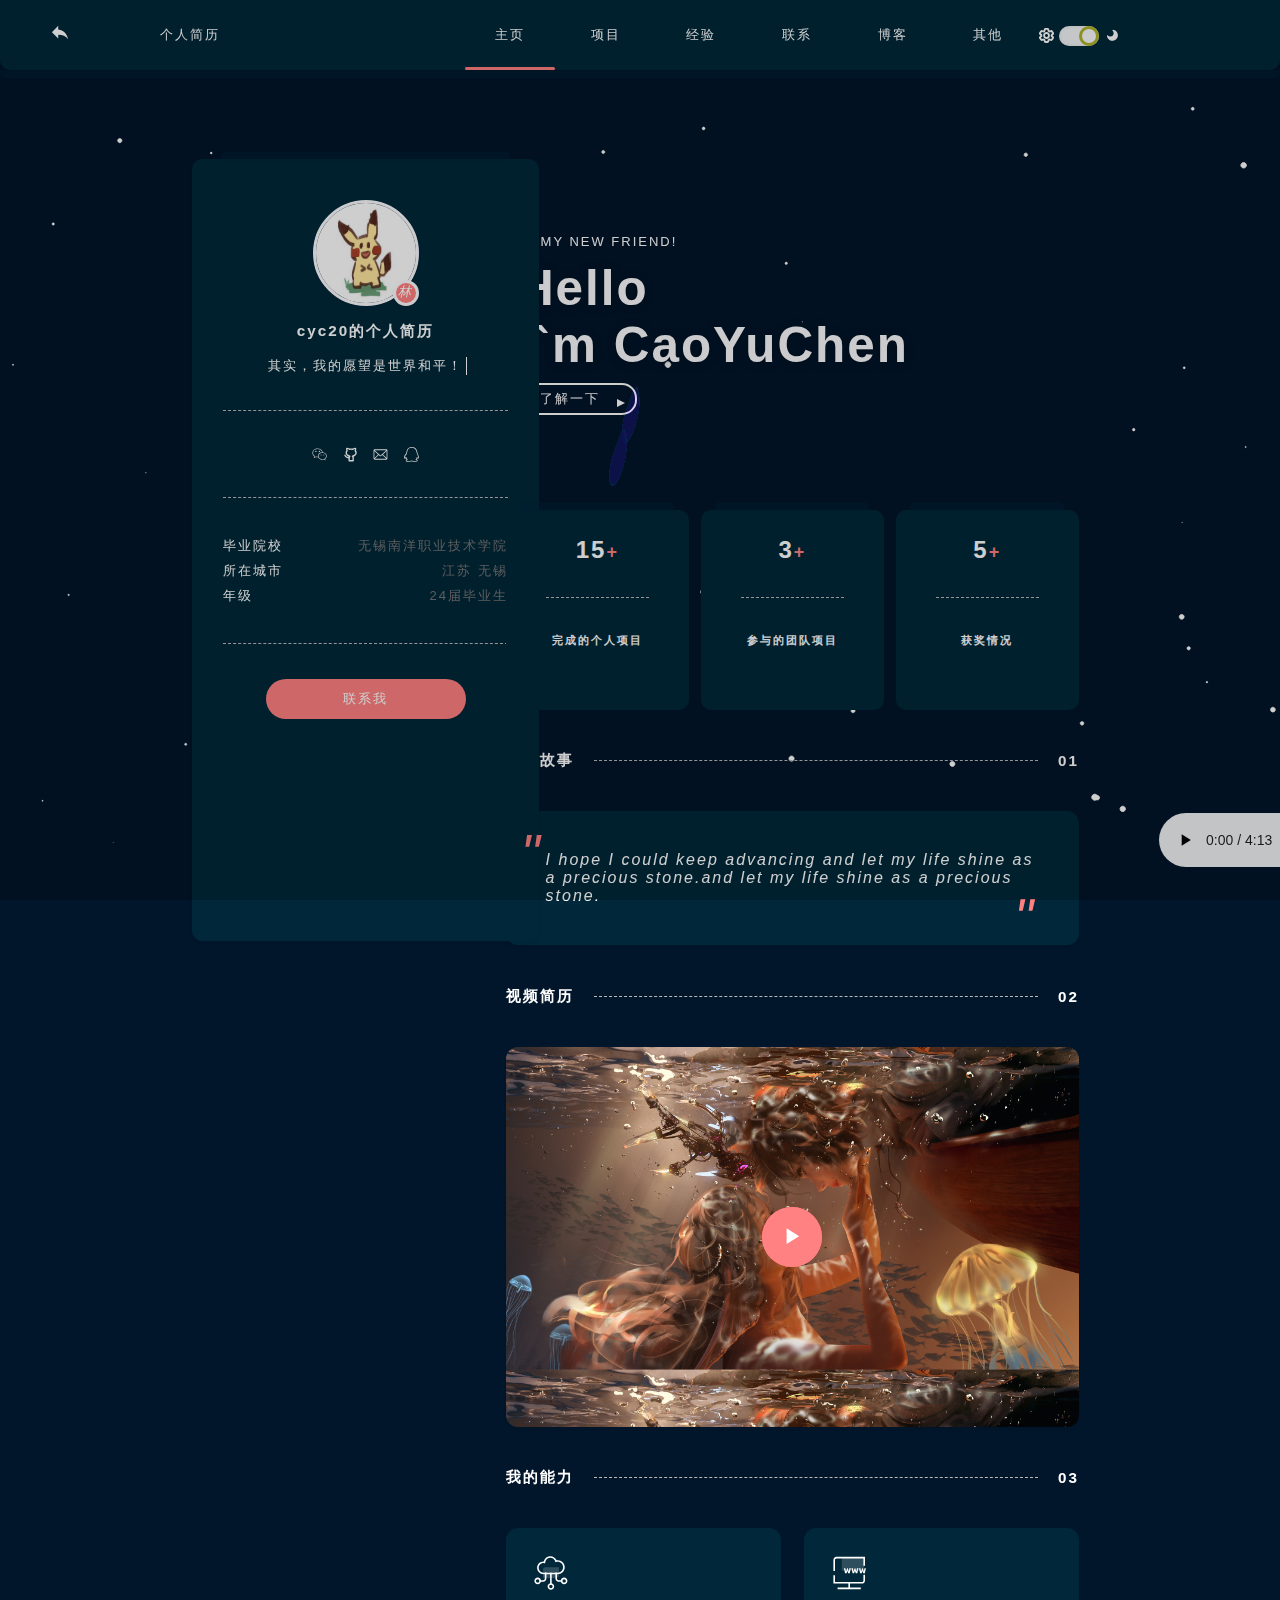
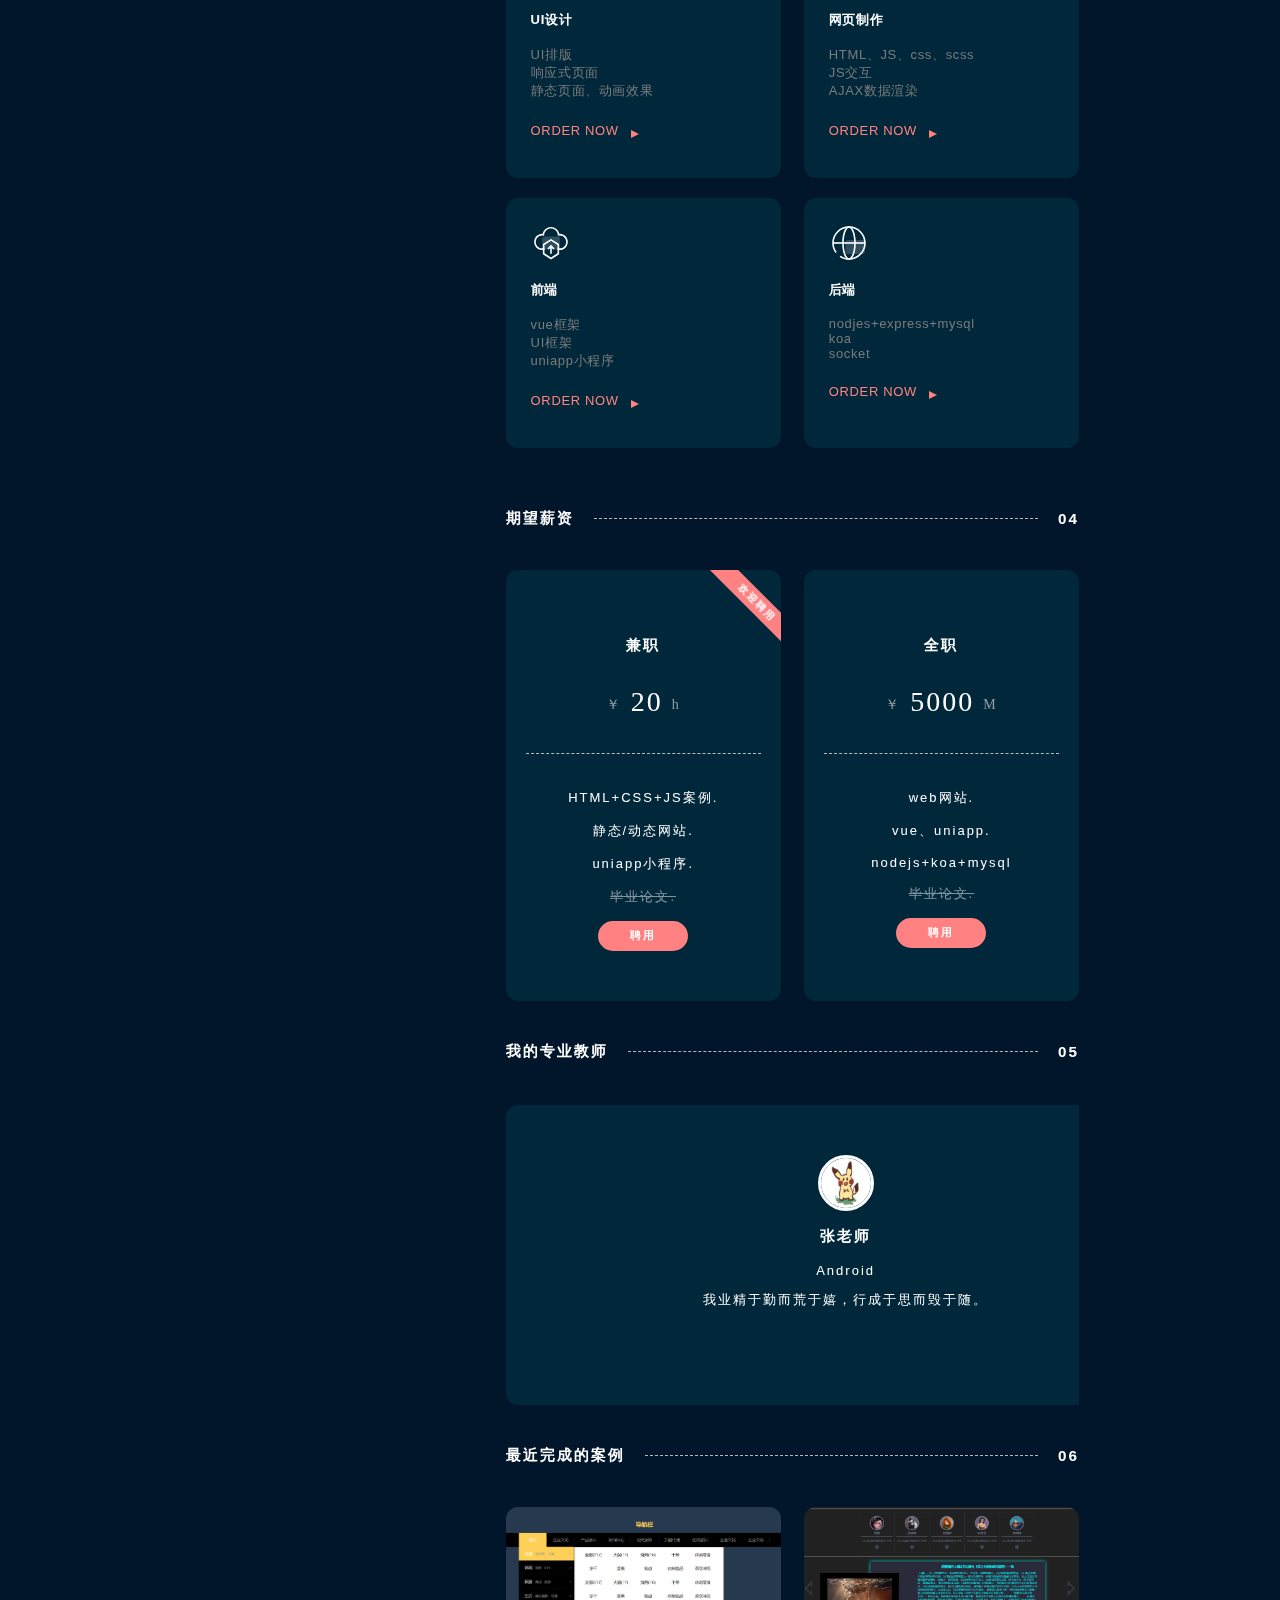
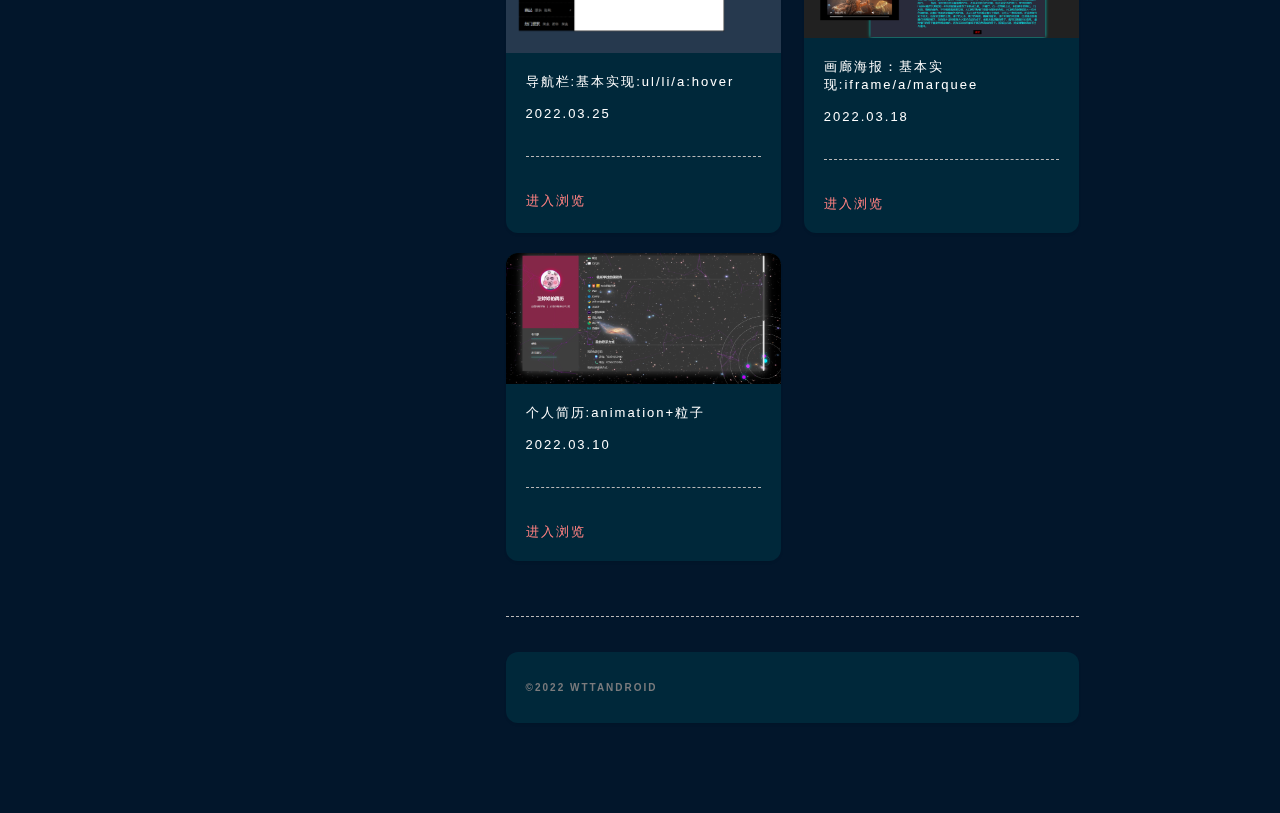
==== commit 28573407: "fixed bugs" ====
--- a/index.html
+++ b/index.html
@@ -5,7 +5,7 @@
   <meta charset="UTF-8">
   <meta http-equiv="X-UA-Compatible" content="IE=edge">
   <meta name="viewport" content="width=device-width, initial-scale=1.0">
-  <title>求职简历</title>
+  <title>cyc20.github.io</title>
   <link rel="stylesheet" href="./css/base.css">
   <script src="./js/jq.js"></script>
   <link rel="stylesheet" href="./css/index1.css">
@@ -37,7 +37,7 @@
       </svg></span>
     <div id="videoResume">
       <video id="videoResumeC" controls="" name="media">
-        <source src="http://123.56.144.92/hualang/WhyDon'tWe.mp4" type="video/mp4">
+        <source src="img/WhyDon'tWe.mp4" type="video/mp4">
       </video>
     </div>
   </div>
@@ -113,7 +113,7 @@
           <span class="titleBox-tag">HI MY NEW FRIEND!</span>
           <h1>
             Hello<br>
-            I`m WeiTingting
+            I`m CaoYuChen
           </h1>
           <a class="buttom navbtn" href="#next-one">了解一下
           </a>
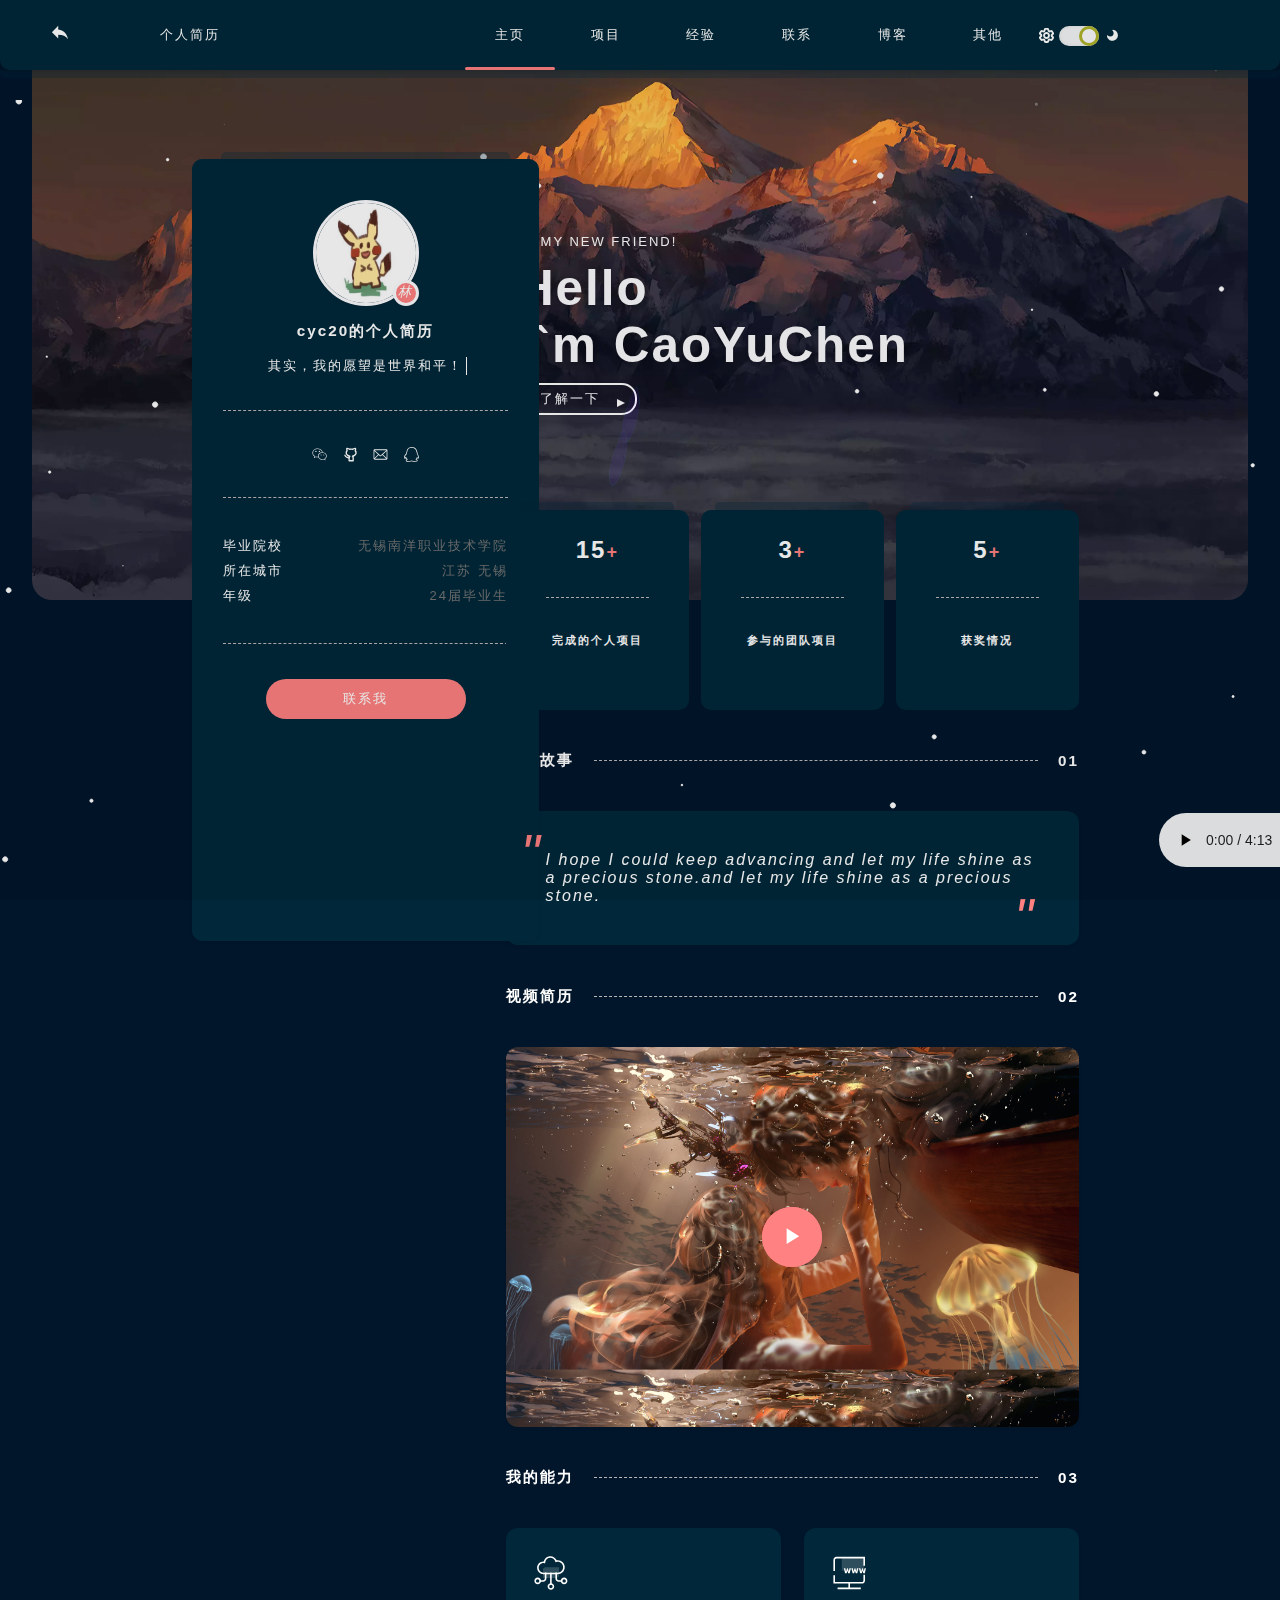
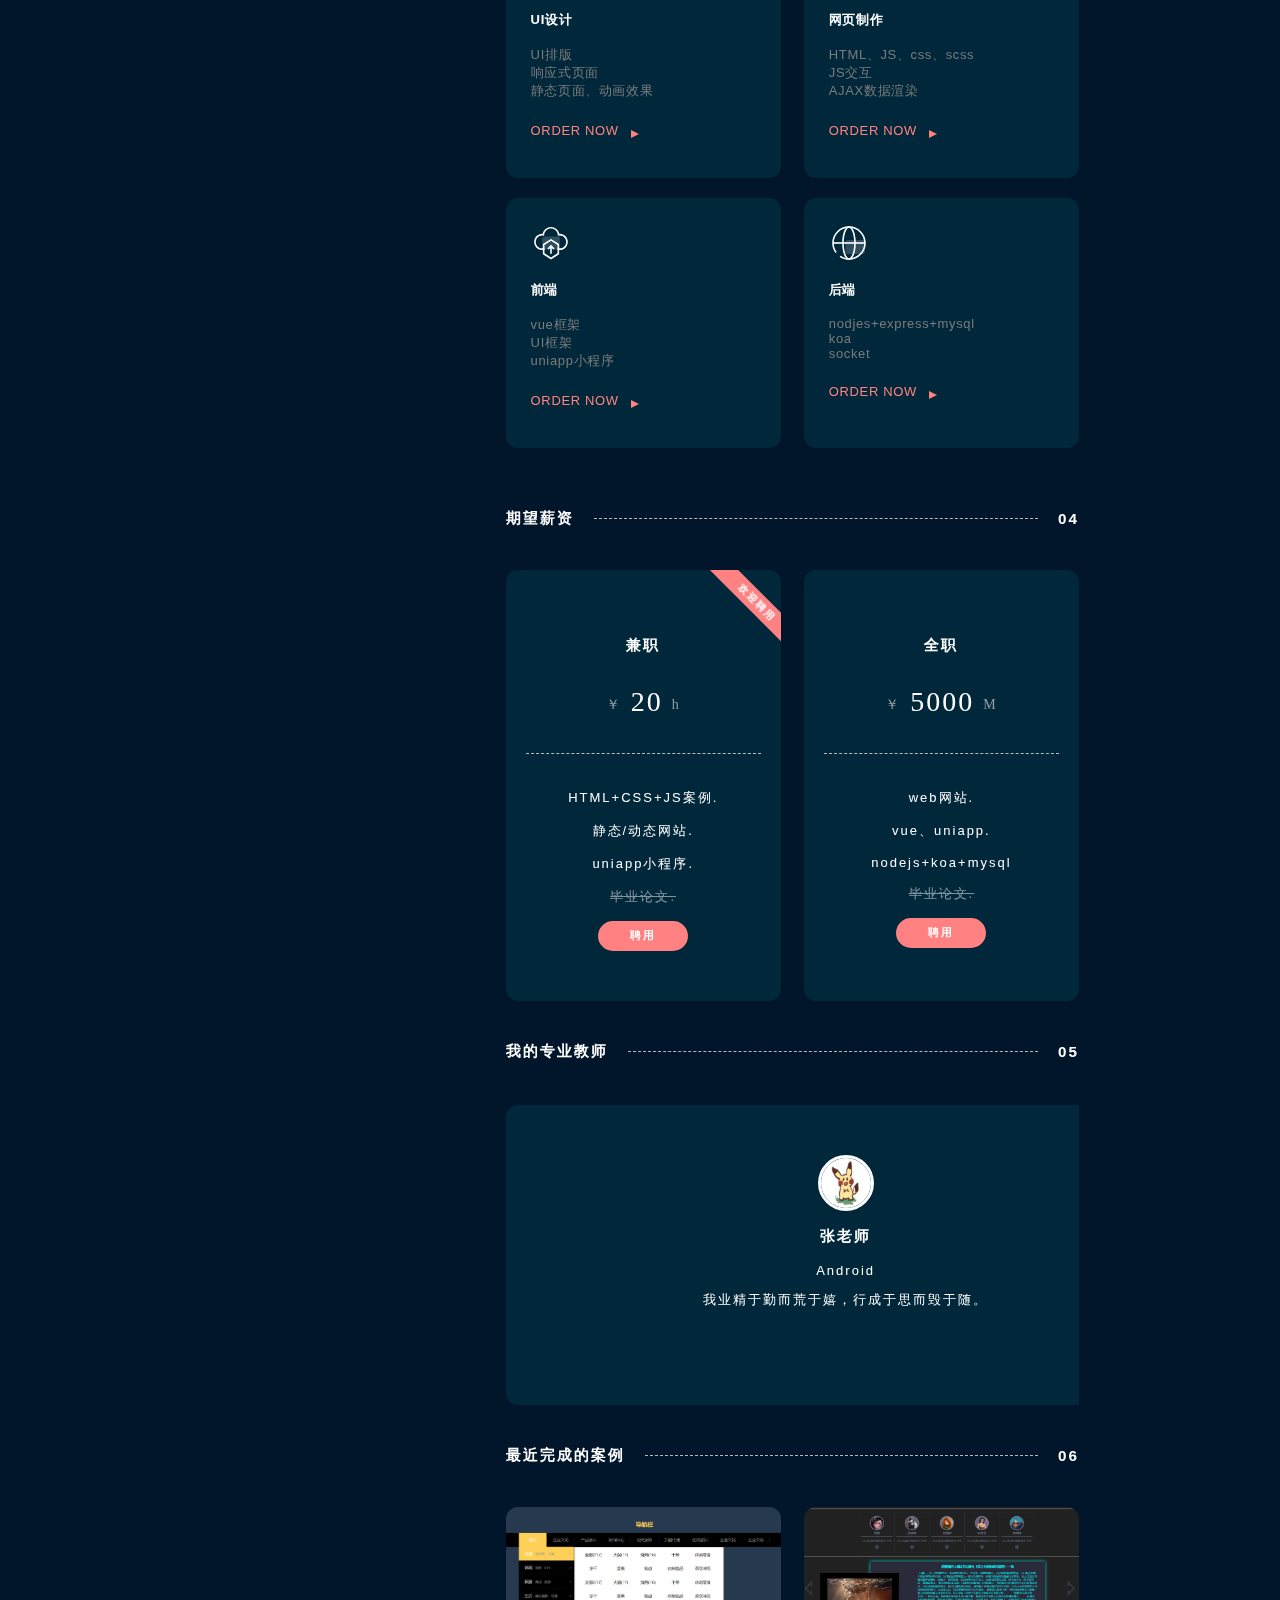
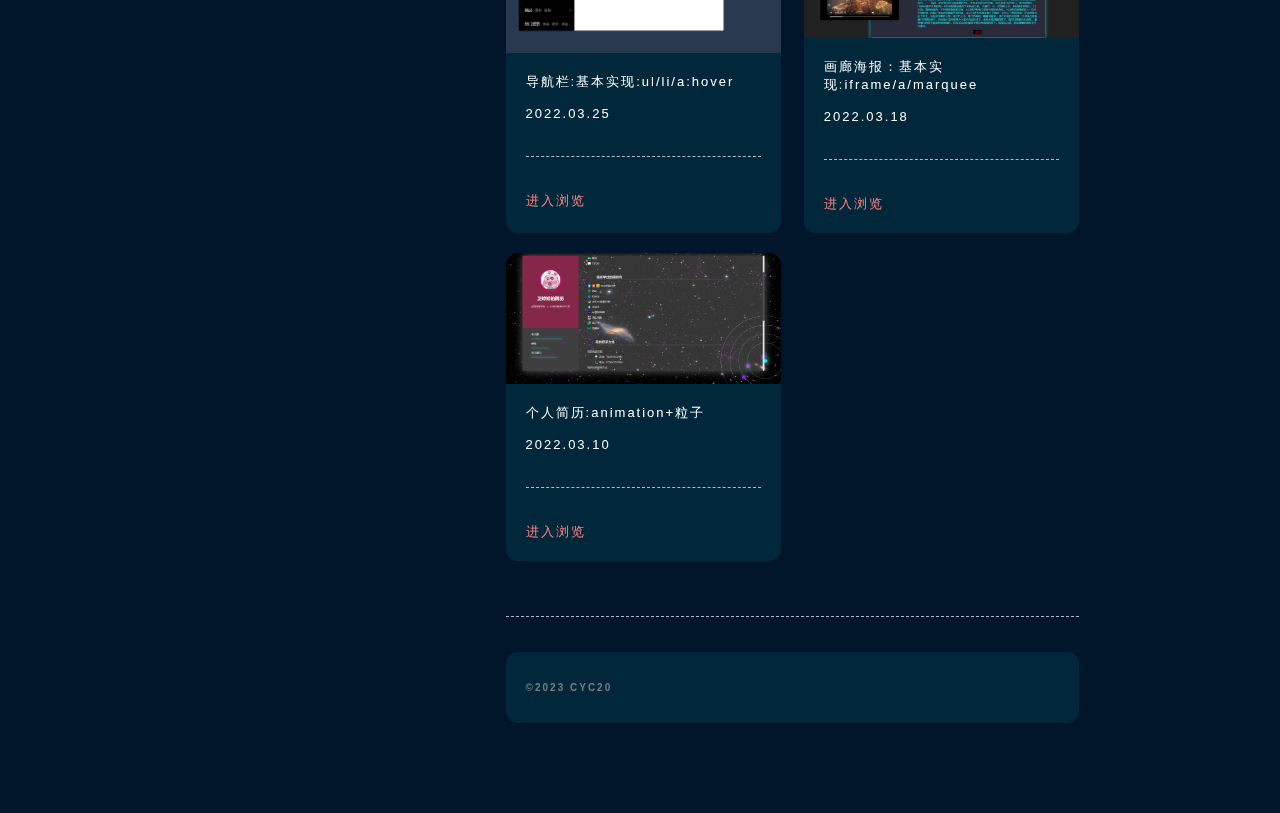
==== commit 638450f7: "fixed bugs2" ====
--- a/index.html
+++ b/index.html
@@ -8,7 +8,7 @@
   <title>cyc20.github.io</title>
   <link rel="stylesheet" href="./css/base.css">
   <script src="./js/jq.js"></script>
-  <link rel="stylesheet" href="./css/index1.css">
+  <link rel="stylesheet" href="./css/index.css">
 
 </head>
 
@@ -37,7 +37,7 @@
       </svg></span>
     <div id="videoResume">
       <video id="videoResumeC" controls="" name="media">
-        <source src="img/WhyDon'tWe.mp4" type="video/mp4">
+        <source src="img/video/1.mp4" type="video/mp4">
       </video>
     </div>
   </div>
@@ -509,7 +509,7 @@
         <div class="borderbotm"></div>
         <!-- 底部 -->
         <div class="carbox copybottm">
-          ©2022 wttandroid
+          ©2023 cyc20
         </div>
       </div>
       <div class="left">
@@ -521,7 +521,7 @@
 <script type="text/javascript" src="./js/paper-full.min.js"></script>
 <script type="text/javascript" src="./js/canvas.js"></script>
 <script src="./js/base.js"></script>
-<script src="./js/index1.js"></script>
+<script src="./js/index.js"></script>
 
 
 </html>
--- a/css/base.css
+++ b/css/base.css
@@ -1,32 +1,34 @@
 :root {
- /* 默认背景色 */
---backColor:#fff;
---borderline:#00283a;
- /* 卡片 */
---headerCOlor:#00283A;
- /* 卡片 */
---headerhover:rgb(0, 40, 58,.8);
+  /* 默认背景色 */
+  --backColor: #fff;
+  --borderline: #00283a;
+  /* 卡片 */
+  --headerColor: #00283A;
+  --headerhover: rgb(0, 40, 58, .8);
 
   /* 默认字体颜色 */
---headerFont:#fff;
+  --headerFont: #fff;
   /* 反差色 */
---fontColor:#00283A;
---mainColor:#ff8181;
---bagColor:#02162b;
-}
-
-.content-li svg path,.buttom svg path{
-  fill:#fff;
-}
-svg{
+  --fontColor: #00283A;
+  --mainColor: #ff8181;
+  --bagColor: #02162b;
+}
+
+.content-li svg path,
+.buttom svg path {
+  fill: #fff;
+}
+
+svg {
   vertical-align: middle;
 }
-svg path{
+
+svg path {
   fill: var(--headerFont);
 }
 
 /* 遮罩 */
-.zhezhao{
+.zhezhao {
   position: fixed;
   left: 0px;
   right: 0px;
@@ -36,24 +38,29 @@
   z-index: 9;
   display: none;
 }
-.zhezhao.active{
+
+.zhezhao.active {
   display: block;
 }
-.zhezhao .close{
+
+.zhezhao .close {
   position: absolute;
   right: 20%;
-  top:  10%;
-}
-.close path{
+  top: 10%;
+}
+
+.close path {
   fill: #FCFCFE;
 }
-#videoResume{
+
+#videoResume {
   position: absolute;
   left: 50%;
-  top:  50%;
-  transform: translate(-50%,-50%);
-}
-#videoResumeC{
+  top: 50%;
+  transform: translate(-50%, -50%);
+}
+
+#videoResumeC {
   width: 100%;
 }
 
@@ -69,15 +76,17 @@
   transition: .4s ease-in-out;
   font-weight: 400;
   font-family: -apple-system, BlinkMacSystemFont, "Segoe UI", Roboto, "Helvetica Neue", Arial, "Noto Sans", sans-serif, "Apple Color Emoji", "Segoe UI Emoji", "Segoe UI Symbol", "Noto Color Emoji";
-  
+
   color: var(--headerFont);
-  background-color:var(--bagColor);
-}
-a{
-   transition: color .6s ease-in-out;
-   text-decoration: none;
-   color: inherit;
-}
+  background-color: var(--bagColor);
+}
+
+a {
+  transition: color .6s ease-in-out;
+  text-decoration: none;
+  color: inherit;
+}
+
 a:hover {
   color: var(--mainColor);
 }
@@ -98,11 +107,13 @@
 ul>li {
   display: inline-block;
 }
+
 img {
   width: 100%;
   height: 100%;
   vertical-align: middle;
 }
+
 .copybottm {
   padding: 30px 20px;
   color: #7B7B7D;
@@ -113,7 +124,7 @@
   text-transform: uppercase;
 }
 
- /* 顶部栏目 */
+/* 顶部栏目 */
 .header {
   position: fixed;
   z-index: 2;
@@ -127,7 +138,7 @@
 }
 
 /* 下面的装饰 */
-.borderafter::after{
+.borderafter::after {
   content: '';
   position: absolute;
   top: 70px;
@@ -141,7 +152,7 @@
 }
 
 /* 上面的装饰 */
-.borderbefore::before{
+.borderbefore::before {
   content: '';
   position: absolute;
   top: -8px;
@@ -169,7 +180,8 @@
   width: 15px;
   height: 15px;
 }
-.kaig-bottm .my-radio{
+
+.kaig-bottm .my-radio {
   position: relative;
   display: inline-block;
   height: 20px;
@@ -182,11 +194,12 @@
   cursor: pointer;
 }
 
-.kaig-bottm .my-radio.active>i{
+.kaig-bottm .my-radio.active>i {
   right: 0px;
   left: auto;
 }
-.kaig-bottm .my-radio>i{
+
+.kaig-bottm .my-radio>i {
   position: absolute;
   left: 0px;
   top: 0px;
@@ -230,12 +243,13 @@
 
 
 
-/* 导航 */ 
+/* 导航 */
 /* 黑色主题背景 */
-.navigation.active{ 
-  background-image: url("../img/back/aitx6-0og08.webp") !important;
-  
-}
+.navigation.active {
+  background-image: url("../img/back/bg_black.webp") !important;
+
+}
+
 /* 默认主题 */
 .navigation {
   margin: 0px auto 0;
@@ -243,7 +257,7 @@
   background-color: transparent;
   height: 600px;
   border-radius: 20px;
-  background-image: url("../img/back/a58cbbffd2aa49c1b1e99990be912f30.jpg");
+  background-image: url("../img/back/bg_white.webp");
   background-attachment: fixed;
   background-size: 100%;
   background-repeat: no-repeat;
@@ -262,10 +276,12 @@
   color: #fcfcfe;
   text-shadow: 0 1px 10px rgb(0 0 0 / 30%);
 }
-.navigation .buttom:hover{
+
+.navigation .buttom:hover {
   transform: scale(1.1);
   color: #fff;
 }
+
 .navigation>.nav-titleBox {
   margin-top: 18rem;
 }
@@ -282,7 +298,8 @@
   color: #fcfcfe;
   position: relative;
 }
-.nav-titleBox .buttom::after{
+
+.nav-titleBox .buttom::after {
   position: absolute;
   right: 10px;
   top: 50%;
@@ -294,12 +311,14 @@
   border-bottom: 4px solid transparent;
   animation: bmove 1s infinite;
 }
+
 @keyframes bmove {
-  0%{
+  0% {
     opacity: 1;
     transform: translateX(-8px) translateY(-50%);
   }
-  100%{
+
+  100% {
     opacity: 0;
     transform: translateX(5px) translateY(-50%);
   }
@@ -309,7 +328,7 @@
 /* 内容 */
 
 .co-left {
-  width:35%;
+  width: 35%;
   display: inline-block;
   height: 50px;
 }
@@ -320,7 +339,8 @@
   /* background-color: #45454566; */
   min-height: 50px;
 }
-.co{
+
+.co {
   width: 70%;
   margin: 0 auto;
 }
@@ -337,14 +357,15 @@
 
 
 /* 左半部分 */
-.content .me-card {
-  /* top: 390px; */
-}
-
-.scroll{
+/* .content .me-card {
+  top: 390px;
+} */
+
+.scroll {
   position: fixed !important;
   top: 49%;
 }
+
 .content .me-card {
   width: fit-content;
   min-width: 285px;
@@ -364,16 +385,16 @@
 }
 
 
-.me-hover span{
+.me-hover span {
   margin: 0 auto;
   display: block;
-  font: 14px ;
+  font: 14px;
   border-right: .08em solid;
   /* 个数*2ch */
-  width: 28ch; 
+  width: 28ch;
   white-space: nowrap;
   overflow: hidden;
-  animation: typing 3s steps(28,end), blink-caret .3s step-end infinite alternate;
+  animation: typing 3s steps(28, end), blink-caret .3s step-end infinite alternate;
 }
 
 
@@ -382,8 +403,9 @@
     width: 0;
   }
 }
+
 @keyframes blink-caret {
-  50%{
+  50% {
     border-color: transparent;
   }
 }
@@ -401,35 +423,40 @@
   position: relative;
   display: inline-block;
 }
-.me-image>img{
+
+.me-image>img {
   width: 100px;
   height: 100px;
   border: solid 3px #FCFCFE;
   border-radius: 50%;
   box-shadow: 0 2px 4px -2px rgb(0 0 0 / 15%);
 }
-.mecar-title .me-image>.status{
-    height: 20px;
-    width: 20px;
-     box-shadow: 0 2px 4px -2px rgb(0 0 0 / 15%);
-    border-radius: 50%;
-    position: absolute;
-    border: solid 3px #FCFCFE;
-    right: 0px;
-    bottom: 0px;
-    background-color: var(--mainColor);
-    overflow: hidden;
-    color: #fff;
-    transition: width .2s ease-in-out, visible .2s ease-in-out;
-}
-.mecar-title .me-image:hover .status{
+
+.mecar-title .me-image>.status {
+  height: 20px;
+  width: 20px;
+  box-shadow: 0 2px 4px -2px rgb(0 0 0 / 15%);
+  border-radius: 50%;
+  position: absolute;
+  border: solid 3px #FCFCFE;
+  right: 0px;
+  bottom: 0px;
+  background-color: var(--mainColor);
+  overflow: hidden;
+  color: #fff;
+  transition: width .2s ease-in-out, visible .2s ease-in-out;
+}
+
+.mecar-title .me-image:hover .status {
   width: 100px;
   border-radius: 20px;
 }
+
 .mecar-title .me-image:hover .status i {
   width: 0%;
   visibility: hidden;
 }
+
 .mecar-title .me-image:hover .status i {
   width: 100%;
   visibility: visible;
@@ -450,40 +477,48 @@
   font-weight: 500;
   color: #747474;
 }
-.me-card .lianxi-list svg{
+
+.me-card .lianxi-list svg {
   margin: 0 5px;
- 
-}
-.me-card .lianxi-list a svg path{
+
+}
+
+.me-card .lianxi-list a svg path {
   transition: .2s ease-in-out;
 }
-.me-card .lianxi-list a:hover svg path{
+
+.me-card .lianxi-list a:hover svg path {
   fill: var(--mainColor);
 }
-.me-card .lianxi-list a{
- display: inline-block;
-}
-.me-card .buttom-box .button{
+
+.me-card .lianxi-list a {
+  display: inline-block;
+}
+
+.me-card .buttom-box .button {
   display: block;
   margin: 0 auto;
   border: none;
   height: 40px;
   line-height: 40px;
   width: 200px;
- 
+
   color: var(--headerFont);
   border-radius: 50px;
   background: linear-gradient(-45deg, var(--mainColor) 50%, #fff 60%, var(--mainColor) 70%);
   background-size: 600% 100%;
   animation: shine 5s infinite;
 }
+
 @keyframes shine {
   0% {
     background-position-x: 100%;
   }
+
   50% {
     background-position-x: 0%;
   }
+
   100% {
     background-position-x: -100%;
   }
@@ -505,7 +540,7 @@
 
 
 /* 加载小蝴蝶 */
-.lodding-wrap{
+.lodding-wrap {
   position: fixed;
   left: 0px;
   right: 0px;
@@ -516,17 +551,18 @@
   opacity: 1;
 }
 
-.loadding-div{
+.loadding-div {
   left: 50%;
   top: 50%;
   position: relative;
   width: 100px;
   height: 100px;
-  transform: rotateZ(-13deg) translate(-50%,-50%); 
-  animation: insect-fly 0.3333333333s infinite alternate cubic-bezier(.45,-0.43,.63,1.94);
-}
-
-.loadding-div::after,.loadding-div::before{
+  transform: rotateZ(-13deg) translate(-50%, -50%);
+  animation: insect-fly 0.3333333333s infinite alternate cubic-bezier(.45, -0.43, .63, 1.94);
+}
+
+.loadding-div::after,
+.loadding-div::before {
   content: '';
   position: absolute;
   width: 50px;
@@ -537,12 +573,13 @@
   border-radius: 40% 20% 50% 50%;
   animation: wings 0.333s infinite cubic-bezier(0.6, 0, 0.4, 1) alternate;
 }
-.loadding-div::after{
+
+.loadding-div::after {
   transform-origin: right center;
   left: 0;
 }
 
-.loadding-div::before{
+.loadding-div::before {
   right: 0;
   transform-origin: left center;
   animation-direction: alternate-reverse;
@@ -552,21 +589,24 @@
   from {
     margin-top: -0.3em;
   }
+
   to {
     margin-top: 0.3em;
   }
 }
+
 @keyframes wings {
-  from{
+  from {
     transform: rotateX(60deg) rotateY(-60deg);
   }
-  to{
+
+  to {
     transform: rotateX(60deg) rotateY(60deg);
   }
 }
 
 /* 雪花 */
-.canvas-wrap{
+.canvas-wrap {
   position: fixed;
   top: 100px;
   bottom: 0px;
@@ -577,18 +617,19 @@
 
 
 /* 置顶层 */
-.zz{
+.zz {
   position: relative;
   z-index: 1;
 }
 
 
 /* 公共的按钮样式 */
-.buttonsty{
+.buttonsty {
   cursor: pointer;
   transition: .4s ease-in-out;
 }
-.buttonsty:hover{
+
+.buttonsty:hover {
   transform: scale(1.03);
 }
 
@@ -626,16 +667,18 @@
 
 
 /* 播放器 */
- .music-wrap{
+.music-wrap {
   position: fixed;
   right: -14%;
   bottom: 30px;
   z-index: 2;
   transition: right .3s ease;
 }
-.music-wrap:hover{
+
+.music-wrap:hover {
   right: 0%;
 }
+
 /*
 .music-wrap.paused .music-box{
   animation-play-state:paused;
@@ -679,7 +722,7 @@
 
 
 
- .min_menu{
+.min_menu {
   display: none;
   height: 2px;
   width: 15px;
@@ -688,7 +731,8 @@
   position: relative;
   transition: .4s ease-in-out;
 }
-.min_menu::after{
+
+.min_menu::after {
   content: "";
   top: -5px;
   position: absolute;
@@ -700,7 +744,7 @@
   border-radius: 2px;
 }
 
-.min_menu::before{
+.min_menu::before {
   content: "";
   bottom: -5px;
   position: absolute;
@@ -710,132 +754,140 @@
   width: 15px;
   height: 2px;
   border-radius: 2px;
-  
-}
-.min_menu-wrap{
+
+}
+
+.min_menu-wrap {
   min-width: 50px;
 }
-.min_menu-wrap.active .min_menu{
+
+.min_menu-wrap.active .min_menu {
   transform: rotate(45deg);
 }
-.min_menu-wrap.active .min_menu::after{
-  transform: translate(0,5px) rotate(-90deg);
-}
-.min_menu-wrap.active .min_menu::before{
-  transform: translate(0,-5px) rotate(-90deg);
-}
-
-
-  /* 手机*/
-  @media screen and (max-width: 950px) {
-    .col>span{
-      visibility: hidden;
-    }
-    .content .me-card{
-      min-width: auto;
-    }
-    .co-left{
-      position: relative;
-      width: auto;
-      display: block;
-      height: auto;
-    }
-    .co-right{
-      width: 100%;
-    }
-    .content{
-      display: block;
-    }
-    .content .me-card{
-      width:auto;
-      transform: translateY(-20px);
-    }
-    .scroll{
-      position:relative !important;
-    }
-
-    
-    .min_menu{
-      display: inline-block;
-    }
-    /* .header .header-right{
-      display:none;
-    } */
-    .co-left{
-      display: none;
-    }
-    .co-right{
-      width: 100%;
-    }
-
-  
-    .header-right .min_menu-wrap{
-      text-align: center;
-    }
-    .header-right .header-nav>li{
-      display: block;
-    }
-    .header-right .kaig-bottm{
-      display: block;
-    }
-
-    .menu_list{
-      pointer-events: none;
-      position: absolute;
-      left: 0;
-      right: 0;
-      text-align: center;
-      opacity: 0;
-      background-color: var(--headerhover);
-      transform: translateY(10px);
-      transition: .1s ease-in-out;
-    }
-
-    .menu_list.active{
-      opacity: 1;
-      pointer-events: all;
-      transform: translateY(0px);
-    }
-
-    .navigation>.nav-titleBox {
-      margin-top: 10rem;
-    }
-  }
-
-/* 平板 */
- @media screen and (max-width:1200px){
-  .navigation{
-    text-align: center;
-    background-size: 100% 100%;
-  }
- 
-  .co-left{
+
+.min_menu-wrap.active .min_menu::after {
+  transform: translate(0, 5px) rotate(-90deg);
+}
+
+.min_menu-wrap.active .min_menu::before {
+  transform: translate(0, -5px) rotate(-90deg);
+}
+
+
+/* 手机*/
+@media screen and (max-width: 950px) {
+  .col>span {
+    visibility: hidden;
+  }
+
+  .content .me-card {
+    min-width: auto;
+  }
+
+  .co-left {
     position: relative;
     width: auto;
     display: block;
     height: auto;
   }
-  .co-right{
+
+  .co-right {
     width: 100%;
   }
-  .content{
+
+  .content {
     display: block;
   }
-  .content .me-card{
-    width:auto;
+
+  .content .me-card {
+    width: auto;
     transform: translateY(-20px);
   }
-  .scroll{
-    position:relative !important;
-  }
-}
-
-
-
-
-
-
-
-
-
-
+
+  .scroll {
+    position: relative !important;
+  }
+
+
+  .min_menu {
+    display: inline-block;
+  }
+
+  /* .header .header-right{
+      display:none;
+    } */
+  .co-left {
+    display: none;
+  }
+
+  .co-right {
+    width: 100%;
+  }
+
+
+  .header-right .min_menu-wrap {
+    text-align: center;
+  }
+
+  .header-right .header-nav>li {
+    display: block;
+  }
+
+  .header-right .kaig-bottm {
+    display: block;
+  }
+
+  .menu_list {
+    pointer-events: none;
+    position: absolute;
+    left: 0;
+    right: 0;
+    text-align: center;
+    opacity: 0;
+    background-color: var(--headerhover);
+    transform: translateY(10px);
+    transition: .1s ease-in-out;
+  }
+
+  .menu_list.active {
+    opacity: 1;
+    pointer-events: all;
+    transform: translateY(0px);
+  }
+
+  .navigation>.nav-titleBox {
+    margin-top: 10rem;
+  }
+}
+
+/* 平板 */
+@media screen and (max-width:1200px) {
+  .navigation {
+    text-align: center;
+    background-size: 100% 100%;
+  }
+
+  .co-left {
+    position: relative;
+    width: auto;
+    display: block;
+    height: auto;
+  }
+
+  .co-right {
+    width: 100%;
+  }
+
+  .content {
+    display: block;
+  }
+
+  .content .me-card {
+    width: auto;
+    transform: translateY(-20px);
+  }
+
+  .scroll {
+    position: relative !important;
+  }
+}--- a/css/index.css
+++ b/css/index.css
@@ -0,0 +1,430 @@
+ /* 正文 */
+ .content-li.li1 {
+  display: flex;
+  justify-content: space-between;
+}
+
+/* .li1-box::after {
+  content: '';
+  position: absolute;
+  top: -8px;
+  left: 8%;
+  right: 8%;
+  height: 10px;
+  background-color: var(--backColor);
+  border-radius: 5px 5px 0% 0%;
+  opacity: .3;
+
+} */
+
+.content-li.li1>.li1-box {
+  position: relative;
+  flex: 0 0 32%;
+  background-color: var(--headerCOlor);
+  min-height: 200px;
+  text-align: center;
+  border-radius: 10px;
+  padding: 30px 20px;
+  box-sizing: border-box;
+
+}
+
+.li1-box>span {
+  /* margin-top: 25px; */
+  font-size: 24px;
+  font-weight: 900;
+  color: var(--headerFont);
+  line-height: 20px;
+  display: inline-block;
+}
+
+.li1-box>span.tag{
+  color: var(--mainColor);
+  font-size: 18px;
+}
+
+.li1-box>p {
+  /* text-transform: uppercase; */
+  font-size: 11px;
+  font-weight: 700;
+  letter-spacing: 2px;
+  color: var(--headerFont);
+  transition: .4s ease-in-out;
+  margin: 0px;
+}
+
+/* 公共 */
+.content-li>h3 {
+  display: flex;
+  align-items: center;
+  color: var(--headerFont);
+}
+
+.content-li .borderbotm {
+  flex: 1;
+  margin-left: 20px;
+  margin-right: 20px;
+}
+
+/* 第二块 */
+
+.li2-box {
+  /* width: 100%; */
+  min-height: 50px;
+  padding: 40px;
+  box-shadow: 0 2px 4px -2px rgb(0 0 0 / 15%);
+}
+
+.li2-box blockquote::after {
+  margin: 0;
+  width: 50px;
+  color: var(--mainColor);
+  line-height: 55px;
+  content: '"';
+  position: absolute;
+  bottom: -40px;
+  right: -25px;
+  font-size: 54px;
+}
+
+.li2-box blockquote::before {
+  margin: 0;
+  color: var(--mainColor);
+  width: 50px;
+  line-height: 55px;
+  content: '"';
+  position: absolute;
+  top: -25px;
+  left: -25px;
+  font-size: 54px;
+}
+
+.li2-box blockquote {
+  position: relative;
+  padding: 0;
+  margin: 0;
+  display: block;
+  color: var(--headerFont);
+  font-style: italic;
+  font-size: 16px;
+  font-weight: 500;
+}
+
+/* 第三段 */
+.li3-box {
+  position: relative;
+  min-height: 380px;
+  background-image: url("../img/video/videoback.jpg");
+  background-size: 100%;
+}
+
+.li3-box>.play-buttom {
+  position: absolute;
+  left: 50%;
+  top: 50%;
+  transform: translate(-50%, -50%);
+  width: 60px;
+  height: 60px;
+  line-height: 60px;
+  border-radius: 50%;
+  background-color: var(--mainColor);
+  color: white;
+  text-align: center;
+  font-weight: bold;
+  font-size: 30px;
+
+}
+
+.play-buttom::after {
+  position: absolute;
+  content: '';
+  display: inline-block;
+  width: 60px;
+  height: 60px;
+  left: 0px;
+  top: 0px;
+  z-index: -1;
+  background-color: inherit;
+  border-radius: 50%;
+  animation: playbuttom 1s infinite;
+}
+
+@keyframes playbuttom {
+  from {
+    opacity: 1;
+    transform: scale(0.9);
+  }
+
+  to {
+    opacity: 0;
+    transform: scale(1.5);
+  }
+}
+
+.play-buttom svg {
+  vertical-align: -13px;
+}
+
+/* 第四 */
+.li4-box {
+  display: flex;
+  justify-content: space-between;
+  flex-wrap: wrap;
+}
+
+.li4-box>div {
+  box-sizing: border-box;
+  padding: 25px;
+  flex: 0 0 48%;
+  min-height: 250px;
+  margin-bottom: 20px;
+
+
+  font-weight: 500;
+  letter-spacing: .05em;
+  -webkit-font-smoothing: antialiased;
+}
+
+.li4-box>div p {
+  font-size: 13px;
+  color: #7B7B7D;
+}
+
+.li4-box>div a {
+  position: relative;
+  display: inline-block;
+  color: var(--mainColor);
+  margin-top: 10px;
+  cursor: pointer;
+  padding-right: 30px;
+}
+.li4-box>div a::after{
+  position: absolute;
+  right: 10px;
+  top: 50%;
+  content: '';
+  width: 0px;
+  height: 0px;
+  border-top: 4px solid transparent;
+  border-left: 8px solid var(--mainColor);
+  border-bottom: 4px solid transparent;
+  animation: bmove 1s infinite;
+}
+
+.li4-box svg path{
+  fill: var(--headerFont);
+}
+.li4icon {
+  width: 45px;
+  height: 45px;
+}
+
+/* 第五 */
+.li5-box {
+  position: relative;
+  overflow: hidden;
+}
+
+svg {
+  vertical-align: sub;
+}
+.li5-box .left,.li5-box .right{
+  transition: .3s ease;
+  position: absolute;
+  width: 40px;
+  height: 40px;
+  line-height: 40px;
+  border-radius: 50%;
+  background-color: var(--headerCOlor);
+  text-align: center;
+  font-weight: bold;
+  font-size: 20px;
+  z-index: 1;
+  color: white;
+  top: 10%;
+  opacity: 0;
+}
+
+.li5-box:hover .left{
+  transform: translateX(100%);
+  opacity: 1;
+  background-color: var(--mainColor);
+}
+.li5-box:hover .right {
+  transform: translateX(-100%);
+  opacity: 1;
+  background-color: var(--bagColor);
+}
+
+.li5-box .left {
+  right: 15%;
+}
+.li5-box .right {
+  left: 15%;
+}
+
+.li5box-ul {
+  min-width: 100%;
+  transition: transform 1s ease;
+  transform: translate3d(0px, 0px, 0px);
+  transition-duration: 1s;
+  /* min-height: 250px; */
+  /* background-color: aqua;
+    transition-duration: 0ms;
+    transform: translate3d(-0%, 10px, 10px); */
+}
+
+.li5box-car {
+  display: inline-block;
+  height: 300px;
+  box-sizing: border-box;
+  width: 680px;
+  text-align: center;
+  padding: 50px 20px;
+}
+
+.li5box-car>img {
+  width: 50px;
+  height: 50px;
+  border: solid 3px #FCFCFE;
+  border-radius: 50%;
+  box-shadow: 0 2px 4px -2px rgb(0 0 0 / 15%);
+
+}
+
+/* 第六个 */
+/* .content-li.li6 {} */
+
+.li6-box {
+  display: flex;
+  justify-content: space-between;
+  flex-wrap: wrap;
+}
+.li6-box a{
+  display: block;
+  color: var(--mainColor);
+  margin-top: 10px;
+  cursor: pointer;
+}
+.li6-box>div {
+  display: inline-block;
+  overflow: hidden;
+  flex: 0 0 48%;
+  margin-bottom: 20px;
+}
+
+.li6-box .borderbotm {
+  margin-left: 0px;
+  margin-right: 0px;
+}
+
+.li6car-title {
+  padding: 20px;
+}
+.li6-box .imgbox{
+  display: block;
+  overflow: hidden;
+  margin-top: 0px;
+}
+.li6-box img{
+  transform: scale(1.1);
+  height: 100%;
+  transition: all .3s ease-in-out;
+}
+.li6-box img:hover{
+  transform: scale(1);
+}
+
+
+/* 第七个 */
+.li7-box{
+  display: flex;
+  justify-content: space-between;
+  flex-wrap: wrap;
+}
+
+.li7boxitem{
+  flex: 0 0 48%;
+  min-height: 300px;
+  text-align: center;
+  padding: 50px 0;
+  position: relative;
+  overflow: hidden;
+}
+
+.li7boxitem.active::after{
+  content: '欢迎聘用';
+  text-align: center;
+  color: #fcfcfe;
+  font-size: 10px;
+  font-weight: 700;
+  letter-spacing: 2px;
+  line-height: 20px;
+  height: 20px;
+  padding: 0 40px;
+  background-color: var(--mainColor);
+  transform: rotate(45deg);
+  position: absolute;
+  top: 23px;
+  right: -40px;
+}
+
+.li7boxitem h3{
+  margin-bottom: 30px;
+}
+.li7boxitem p{
+  margin: 15px 0;
+}
+
+.li7boxitem button{
+  white-space: nowrap;
+  background-color: var(--mainColor);
+  border: solid 2px var(--mainColor);
+  height: 30px;
+  color: var(--headerFont);
+  font-size: 11px;
+  font-weight: 700;
+  letter-spacing: 2px;
+  border-radius: 20px;
+  padding: 0 30px;
+}
+
+
+.throughline{
+  text-decoration: line-through;
+  opacity: .5;
+}
+.item-price{
+  font-size: 28px;
+  font-family: fantasy;
+  text-align: center;
+}
+.item-price sub{
+    font-size: 14px;
+    color: rgba(204, 205, 207, 0.7);
+    font-weight: 300;
+    vertical-align: middle;
+}
+
+
+    /* 手机*/
+    @media screen and (max-width: 550px) {
+      .content-li{
+        display: block;
+      }
+       .li1{
+        display: block !important;
+      }
+      .li4-box{
+        display: block;
+      }
+      .li6-box{
+        display: block;
+      }
+      .li7-box{
+        display: block;
+      }
+      .li5box-car{
+        width:auto;
+      }
+    }
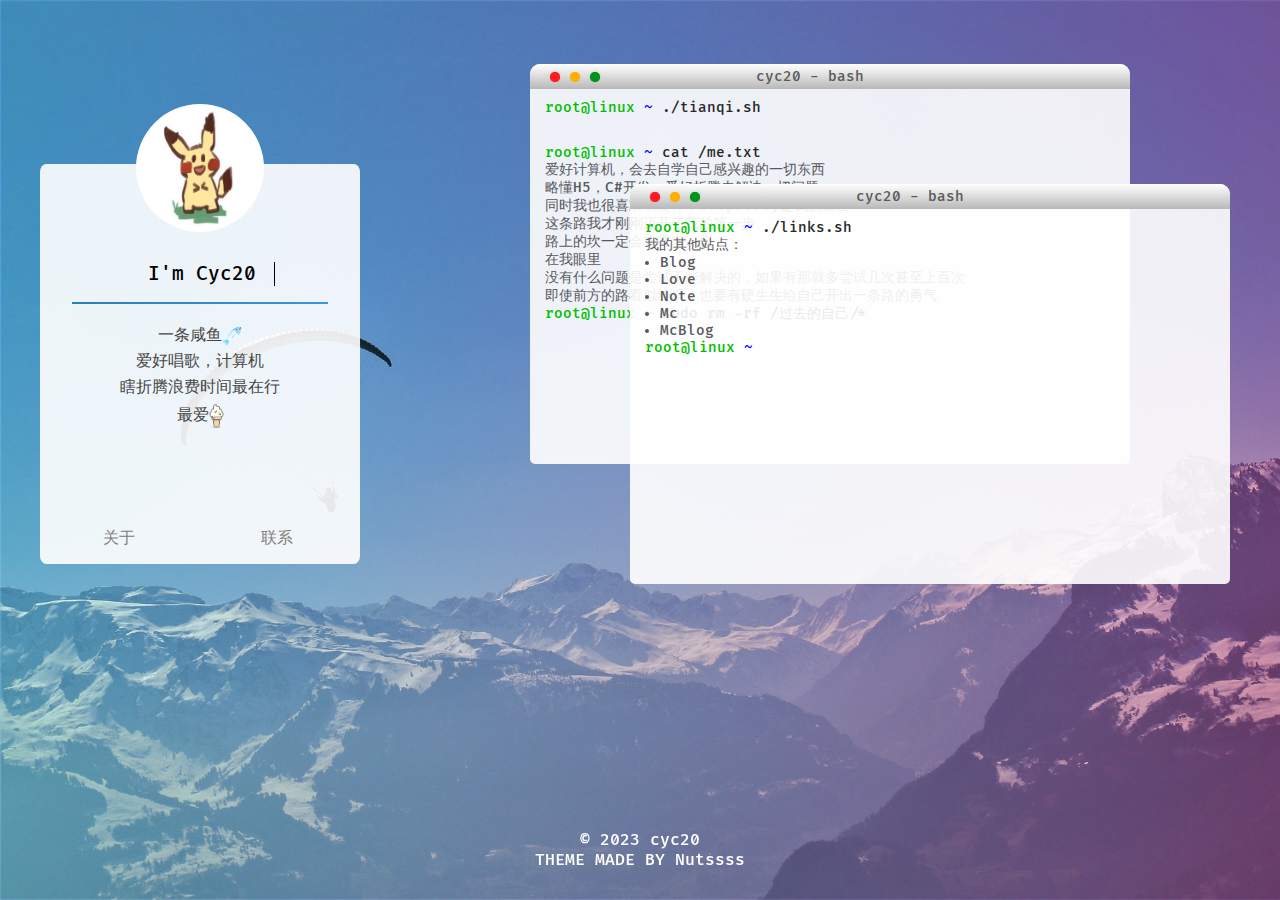
==== commit 9a1d4d5c: "new theme" ====
--- a/index.html
+++ b/index.html
@@ -1,527 +1,124 @@
 <!DOCTYPE html>
 <html lang="en">
+    <head>
+        <meta charset="UTF-8" />
+        <meta
+            name="viewport"
+            content="width=device-width,initial-scale=1.0,maximum-scale=1.0,minimum-scale=1.0,user-scalable=no"
+        />
+        <title>这里是网站标题</title>
+        <meta name="description" content="这里是网站介绍" />
+        <meta name="keywords" content="这里是网站关键词" />
+        <link rel="stylesheet" type="text/css" href="./css/FiraCode.css" />
+        <link rel="stylesheet" type="text/css" href="./css/nutssss.css" />
+        <link rel="icon" href="./favicon.ico" />
+    </head>
 
-<head>
-  <meta charset="UTF-8">
-  <meta http-equiv="X-UA-Compatible" content="IE=edge">
-  <meta name="viewport" content="width=device-width, initial-scale=1.0">
-  <title>cyc20.github.io</title>
-  <link rel="stylesheet" href="./css/base.css">
-  <script src="./js/jq.js"></script>
-  <link rel="stylesheet" href="./css/index.css">
-
-</head>
-
-<body>
-
-  <div class="music-wrap" id="musicwrap">
-    <audio id="play1" controls>
-      <source src="./img/music.mp3">
-    </audio>
-  </div>
-
-
-  <canvas class="canvas-wrap" id="triangle-lost-in-space" resize="true"></canvas>
-
-  <!-- loadding -->
-  <div class="lodding-wrap">
-    <div class="loadding-div"></div>
-  </div>
-  <!-- 遮罩层 -->
-  <div class="zhezhao" id="zhezhao">
-    <span class="close"><svg t="1649229755294" class="icon" viewBox="0 0 1024 1024" version="1.1"
-        xmlns="http://www.w3.org/2000/svg" p-id="4692" width="32" height="32">
-        <path
-          d="M512 0C229.187368 0 0 229.187368 0 512 0 794.812632 229.187368 1024 512 1024 794.812632 1024 1024 794.812632 1024 512 1024 229.187368 794.812632 0 512 0ZM512 970.105263C259.368421 970.105263 53.894737 764.631579 53.894737 512 53.894737 259.368421 259.368421 53.894737 512 53.894737 764.631579 53.894737 970.105263 259.368421 970.105263 512 970.105263 764.631579 764.631579 970.105263 512 970.105263ZM550.130526 512 719.629474 342.366316C730.273684 331.856842 730.273684 314.88 719.629474 304.370526 709.12 293.726316 692.143158 293.726316 681.633684 304.370526L512 473.869474 342.366316 304.370526C331.856842 293.726316 314.88 293.726316 304.370526 304.370526 293.726316 314.88 293.726316 331.856842 304.370526 342.366316L473.869474 512 304.370526 681.633684C293.726316 692.143158 293.726316 709.12 304.370526 719.629474 309.625263 724.884211 316.496842 727.578947 323.368421 727.578947 330.24 727.578947 337.111579 724.884211 342.366316 719.629474L512 550.130526 681.633684 719.629474C686.888421 724.884211 693.76 727.578947 700.631579 727.578947 707.503158 727.578947 714.374737 724.884211 719.629474 719.629474 730.273684 709.12 730.273684 692.143158 719.629474 681.633684L550.130526 512Z"
-          p-id="4693"></path>
-      </svg></span>
-    <div id="videoResume">
-      <video id="videoResumeC" controls="" name="media">
-        <source src="img/video/1.mp4" type="video/mp4">
-      </video>
-    </div>
-  </div>
-
-  <!-- 主要页面 -->
-  <div class="box">
-
-    <!-- 顶部栏 -->
-    <div class="header borderafter">
-      <!-- 返回按钮 -->
-      <a style="position: absolute;left:50px;" href="javascript:history.back()">
-        <svg t="1649246285004" class="icon" viewBox="0 0 1024 1024" version="1.1" xmlns="http://www.w3.org/2000/svg"
-          p-id="3737" width="20" height="20">
-          <path
-            d="M98 468.9l322.8-322.8v184.4C743.6 376.7 881.9 607.3 928 837.8 812.7 676.4 651.3 602.6 420.8 602.6v189.1L98 468.9z"
-            p-id="3738" fill="#254665"></path>
-        </svg>
-      </a>
-
-
-      <div class="col">
-        <span>个人简历</span>
-        <!-- 右边操作栏 -->
-
-        <div class="header-right">
-          <!-- 按钮 -->
-          <div class="min_menu-wrap" id="minmenu">
-            <span class="min_menu"></span>
-          </div>
-          <!-- 列表 -->
-          <div class="menu_list">
-            <!-- 栏目 -->
-            <ul class="header-nav">
-              <li class="active"><a href="./index.html">主页</a></li>
-              <li><a href="./home.html">项目</a></li>
-              <li><a href="./resume.html">经验</a></li>
-              <li><a href="./contact.html">联系</a></li>
-              <li><a href="./blog.html">博客</a></li>
-              <li><a href="./live.html">其他</a></li>
-            </ul>
-            <!-- 开关灯 -->
-            <span class="kaig-bottm">
-              <svg t="1649159647627" class="icon" viewBox="0 0 1024 1024" version="1.1"
-                xmlns="http://www.w3.org/2000/svg" p-id="2250" width="15" height="15">
-                <path
-                  d="M1008.535135 710.670332l-70.446388 116.386904a112.099975 112.099975 0 0 1-140.572857 43.829042l-69.422645-17.083729c-5.502624 3.1992-11.133217 6.3984-16.763809 9.341665l-18.299425 62.896276C687.335435 981.514621 639.4754 1023.744064 582.657604 1023.744064H441.764828c-56.817796 0-104.677831-42.293427-110.308423-97.703574l-18.299425-62.896276a422.166458 422.166458 0 0 1-16.827793-9.341665l-69.614597 17.083729a112.163959 112.163959 0 0 1-140.508873-43.893026L15.631361 710.542364a107.493127 107.493127 0 0 1 32.43989-144.731817L96.251206 518.910272a410.649338 410.649338 0 0 1 0-14.204448l-48.179955-46.836291a107.365159 107.365159 0 0 1-32.375906-144.731817l70.190452-116.450888a112.099975 112.099975 0 0 1 140.572857-43.893026l69.550612 17.083729c5.566608-3.1992 11.133217-6.3984 16.827794-9.341665l18.299425-62.896276C336.831061 42.229443 384.691096 0 441.508892 0H582.529636c56.817796 0 104.677831 42.293427 110.372407 97.63959l18.235441 62.704324c5.75856 3.007248 11.325169 6.142464 16.827793 9.341665l69.678581-17.083729a112.163959 112.163959 0 0 1 140.508873 43.893026l70.446388 116.514872a107.493127 107.493127 0 0 1-32.375906 144.731817l-48.179955 46.772307a414.616346 414.616346 0 0 1 0 14.204448l48.243939 46.836291c47.092227 31.928018 62.192452 94.952262 32.247938 145.115721z m-213.066733-142.23644l3.391152-31.032242a246.210447 246.210447 0 0 0 0-51.699076l-3.263184-30.904274 93.992502-91.305173-53.554612-88.553862-131.615096 32.311922-23.546113-16.059985a294.134466 294.134466 0 0 0-48.627844-26.809297l-27.513121-11.901025L568.453156 127.968008H455.649356L419.370426 252.736816l-27.705074 11.965009c-16.635841 7.166208-32.951762 16.187953-48.499875 26.745313l-23.610097 15.996001-131.487128-32.247938-53.36266 88.489878 94.056486 91.433141-3.263184 30.968258a247.874031 247.874031 0 0 0 0 51.699076l3.1992 30.904274-93.928518 91.369157 53.554612 88.489878 131.551112-32.311922 23.610097 16.059985c15.292177 10.429393 31.544114 19.451137 48.563859 26.809297l27.577106 11.965009L455.905292 895.776056h112.611848l36.342914-124.768808 27.64109-11.965009c16.699825-7.166208 32.951762-16.187953 48.563859-26.745313l23.546113-15.996001 131.423144 32.247938 53.68258-88.745814-94.184454-91.369157zM512.147232 615.846038c57.329668 0 103.846038-46.516371 103.974006-103.974006 0-57.329668-46.644339-103.974006-103.974006-103.974007S408.173225 454.542364 408.173225 511.872032 454.817564 615.846038 512.147232 615.846038z m0 127.968008c-127.968008 0-231.942014-103.910022-231.942015-231.942014 0-127.968008 103.910022-231.942014 231.942015-231.942015 127.968008 0 231.942014 103.910022 231.942014 232.133967A232.133967 232.133967 0 0 1 512.147232 743.814046z"
-                  p-id="2251"></path>
-              </svg>
-              <!-- 开关按钮 -->
-              <span class="my-radio active" id="myRadio">
-                <i></i>
-              </span>
-              <svg t="1649159678284" class="icon" viewBox="0 0 1024 1024" version="1.1"
-                xmlns="http://www.w3.org/2000/svg" p-id="3376" width="15" height="15">
-                <path
-                  d="M505.4 878.6c-196.7 0-358-150.9-374.9-343.1 1-18.6 16.1-33.4 34.9-33.4 10.8 0 20.5 4.8 26.9 12.4 0.2 0.3 0.5 0.1 0.5-0.7 41.6 44.2 100.5 71.9 166.1 71.9 127.1 0 230.1-103 230.1-230.1 0-66.1-28-125.1-72.6-166.8 0.1-0.1 0.5-0.1 0.3-0.3-7-6.5-11.4-15.7-11.4-26.1 0-19 14.9-34.1 33.7-35.3 192.1 17.1 342.9 178.3 342.9 375 0 208-168.5 376.5-376.5 376.5z"
-                  p-id="3377"></path>
-              </svg>
-            </span>
-          </div>
-        </div>
-      </div>
-    </div>
-
-    <!-- 顶部导航 -->
-    <div class="navigation">
-      <div class="nav-titleBox co zz">
-        <!-- 占位符 -->
-        <div class="co-left"></div>
-
-        <!-- 标题 -->
-        <div class="co-right ">
-          <span class="titleBox-tag">HI MY NEW FRIEND!</span>
-          <h1>
-            Hello<br>
-            I`m CaoYuChen
-          </h1>
-          <a class="buttom navbtn" href="#next-one">了解一下
-          </a>
-        </div>
-      </div>
-    </div>
-
-
-
-
-    <!-- 主要内容 -->
-    <div class="container content zz">
-
-      <!-- 占位符 -->
-      <div class="co-left">
-        <!-- 简历吸盘 -->
-        <div class="me-card carbox borderbefore" id="mycard">
-          <div class="mecar-title">
-            <div class="me-image">
-              <span class="status">
-                <i>林里谜案</i>
-              </span>
-              <img src="./img/toux.jpg" alt="">
-            </div>
-            <h3>cyc20的个人简历</h3>
-            <p class="me-hover">
-              <span>其实，我的愿望是世界和平！</span>
-            </p>
-          </div>
-          <div class="borderbotm"></div>
-          <div class="lianxi-list">
-            <a title="wx:w1457321681">
-              <svg t="1649145899448" class="icon" viewBox="0 0 1024 1024" version="1.1"
-                xmlns="http://www.w3.org/2000/svg" p-id="14861" width="15" height="15">
-                <path
-                  d="M506.942 345.921c25.259 0 42.134-16.916 42.134-42.107 0-25.477-16.848-41.956-42.134-41.956-25.299 0-50.668 16.48-50.668 41.956 0.028 25.204 25.409 42.107 50.668 42.107l0 0zM506.942 345.921zM271.257 261.857c-25.259 0-50.79 16.48-50.79 41.956 0 25.19 25.532 42.107 50.79 42.107 25.163 0 42.012-16.916 42.012-42.107-0.014-25.477-16.834-41.956-42.012-41.956l0 0zM271.257 261.857zM1010.654 615.492c0-133.202-123.563-246.702-275.237-258.512 0.205-1.652 0.301-3.373-0.068-5.092-30.406-141.79-182.886-248.695-354.7-248.695-194.15 0-352.119 135.387-352.119 301.793 0 89.279 45.574 169.725 131.946 233.158l-30.106 90.508c-1.939 5.885-0.177 12.37 4.506 16.452 2.853 2.458 6.445 3.741 10.076 3.741 2.335 0 4.697-0.546 6.867-1.625l113.036-56.565 13.926 2.827c34.802 7.154 64.853 13.353 101.868 13.353 10.895 0 40.878-3.987 43.404-7.182 40.755 101.99 153.094 175.61 285.273 175.61 33.86 0 68.13-8.164 98.891-15.866l87.136 47.636c2.307 1.257 4.847 1.911 7.359 1.911 3.441 0 6.881-1.161 9.639-3.413 4.847-3.932 6.841-10.404 5.038-16.33l-22.255-74.001c74.602-58.955 115.521-129.488 115.521-199.708l0 0zM409.798 665.75c-9.626 0.833-19.388 1.243-29.082 1.243-32.686 0-60.334-5.652-92.31-12.26l-18.582-3.755c-3.195-0.683-6.567-0.245-9.503 1.269l-81.687 40.892 21.231-63.775c2.076-6.24-0.205-13.053-5.57-16.821-82.07-57.207-123.659-126.894-123.659-207.093 0-144.179 139.087-261.516 310.067-261.516 151.142 0 284.959 91.955 312.579 214.261-158.475 2.076-286.706 113.487-286.706 250.32 0 19.893 3.018 39.171 8.11 57.767-1.542-0.382-3.168-0.683-4.887-0.532l0 0zM860.371 788.699c-4.875 3.673-6.935 10.007-5.188 15.852l13.804 45.903-56.647-30.993c-2.157-1.188-4.588-1.803-7.004-1.803-1.188 0-2.389 0.15-3.564 0.464-30.379 7.674-61.822 15.593-92.433 15.593-142.186 0-257.857-97.717-257.857-217.811 0-120.095 115.658-217.771 257.857-217.771 139.469 0 257.325 99.724 257.325 217.771 0 59.87-37.738 121.255-106.291 172.797l0 0zM868.181 797.178zM616.454 506.006c-16.848 0-33.696 16.971-33.696 33.792 0 16.944 16.848 33.669 33.696 33.669 25.313 0 42.038-16.725 42.038-33.669 0-16.848-16.725-33.792-42.038-33.792l0 0zM616.454 506.006zM801.58 506.006c-16.603 0-33.451 16.971-33.451 33.792 0 16.944 16.848 33.669 33.451 33.669 25.231 0 42.257-16.725 42.257-33.669 0-16.848-16.998-33.792-42.257-33.792l0 0zM801.58 506.006z"
-                  p-id="14862"></path>
-              </svg>
-            </a>
-            <a title="github:wttAndroid" href="https://gitee.com/wttAndroid">
-              <svg t="1649145950732" class="icon" viewBox="0 0 1024 1024" version="1.1"
-                xmlns="http://www.w3.org/2000/svg" p-id="16367" width="15" height="15">
-                <path
-                  d="M695.765333 981.333333h-276.053333c-26.794667 0-47.317333-21.077333-47.317333-48.64V739.84c0-29.184 6.314667-56.746667 17.365333-81.066667-129.365333-48.64-214.528-150.784-214.528-264.277333 0-53.504 17.365333-103.765333 50.474667-147.498667-12.629333-42.154667-15.786667-95.658667-12.629334-157.269333C216.234667 62.122667 236.8 42.666667 261.973333 42.666667c14.208 0 134.101333 1.621333 203.52 64.853333a504.448 504.448 0 0 1 184.533334 0C717.866667 44.288 837.717333 42.666667 853.504 42.666667c25.216 0 45.738667 19.456 47.317333 45.397333 4.693333 61.610667 0 115.114667-12.629333 157.269333C921.301333 290.688 938.666667 340.906667 938.666667 392.832c0 113.493333-85.162667 215.637333-214.528 264.277333a207.786667 207.786667 0 0 1 17.365333 81.066667v192.896c1.578667 27.562667-20.48 50.261333-45.738667 50.261333z m-228.693333-97.28h181.333333V739.84c0-27.562667-12.586667-53.504-33.109333-71.338667-14.165333-11.349333-20.48-30.805333-15.786667-50.261333 4.778667-17.834667 18.944-32.426667 36.309334-35.669333 123.050667-24.32 208.213333-102.144 208.213333-189.696 0-47.018667-25.258667-82.688-45.738667-105.386667-14.208-14.549333-17.365333-35.626667-7.893333-55.082667 6.314667-12.970667 15.786667-40.533333 15.786667-89.173333-39.466667 6.485333-85.205333 19.456-102.528 45.397333-11.093333 16.213333-31.573333 24.32-50.474667 19.456a393.045333 393.045333 0 0 0-194.005333 0c-18.944 4.864-37.888-3.242667-50.474667-19.456-17.365333-25.941333-63.146667-38.912-102.528-45.397333 1.578667 48.64 9.429333 76.202667 15.786667 89.173333 7.850667 17.834667 4.693333 40.533333-7.936 55.082667-20.48 22.698667-45.738667 58.368-45.738667 105.386667 0 87.552 85.205333 163.754667 208.213333 189.696 17.365333 3.242667 31.573333 17.834667 36.266667 35.669333 4.736 17.834667-1.578667 37.290667-15.786667 50.261333a95.104 95.104 0 0 0-33.109333 71.296v144.298667h3.157333z"
-                  fill="#172B4D" p-id="16368"></path>
-                <path
-                  d="M403.968 788.394667c-212.949333 0-309.162667-194.56-313.898667-202.666667-11.050667-24.32-1.578667-53.461333 20.48-64.810667 23.68-11.349333 52.053333-1.621333 63.146667 21.077334 3.114667 6.485333 80.426667 157.269333 241.28 149.162666 26.837333-1.621333 48.896 19.456 48.896 46.976 1.578667 27.562667-18.901333 50.261333-45.738667 50.261334h-14.165333z"
-                  fill="#172B4D" p-id="16369"></path>
-              </svg>
-            </a>
-            <a title="email:1457321681@qq.com" href="Mailto:1457321681@qq.com?Subject=邮箱标题&amp;Body=邮箱内容！">
-              <svg t="1649145973361" class="icon" viewBox="0 0 1024 1024" version="1.1"
-                xmlns="http://www.w3.org/2000/svg" p-id="17271" width="15" height="15">
-                <path
-                  d="M983.899806 785.385782V224.886223h0.180631l-0.180631-4.696419c-0.180632-5.238314-0.722526-10.476627-1.806315-15.714941-2.890104-25.469042-21.675781-44.977245-45.519139-47.686717H122.287529c-11.741048 0-23.482096 1.625684-34.861881 5.238314-30.346093 10.295996-50.757453 40.100194-50.576821 74.058917v534.849885c-0.361263 21.314518 5.780208 42.087141 17.701887 59.789028l0.361263 0.722526 5.418946 3.973893c18.243782 21.856412 44.977245 34.319986 73.517022 34.500618H904.421944c37.751984 0 70.265655-27.094726 79.477862-66.291763l0.180631-0.541894c0.361263-5.96084 0.361263-11.741048-0.180631-17.701888zM390.16405 547.494091l55.453872 49.854295 43.893456 40.100194c5.418945 5.96084 13.005468 9.57347 21.133886 9.57347 7.947786 0 15.534309-3.431999 21.133886-9.57347l101.153642-91.941436 272.753572 263.721997H126.622685L390.16405 547.494091z m120.119951 30.346092L111.449638 216.03528H115.604163c214.409596-0.903158 703.559711-2.890104 793.875463-0.361263l-399.195625 362.166166z m165.458458-69.72376l251.619686-227.956959v474.518963L675.742459 508.116423z m-328.568707 0.180631L93.205856 760.278003V278.895043l253.967896 229.402011z"
-                  p-id="17272"></path>
-              </svg>
-            </a>
-            <a title="QQ:1457321681">
-              <svg t="1649146096754" class="icon" viewBox="0 0 1024 1024" version="1.1"
-                xmlns="http://www.w3.org/2000/svg" p-id="18277" width="15" height="15">
-                <path
-                  d="M537.576602 0c345.434577 0 362.285044 329.787714 362.285044 329.787714 52.356809 69.207276 24.072096 131.794725 24.072096 131.794725 168.504671 264.793055 59.578437 341.22196 29.488318 346.638181-29.488318 5.416222-58.374833-32.49733-58.374833-32.49733s-9.628838 37.913551-33.700934 58.374833c87.86315 40.922563 72.216288 92.075767 72.216288 92.075767s-18.655874 154.061414-383.94993 56.569425l-31.293725-5.416222c-350.248996 126.378504-393.578768-43.931575-393.578768-43.931575s-14.443258-71.012683 53.560413-97.491989c-39.718958-24.072096-53.560413-75.2253-53.560413-75.2253s-35.506341 57.77303-81.845126 36.709946C-3.443754 775.723291-31.728467 587.359141 143.997834 451.351799c0 0-25.275701-80.641521 32.49733-128.785713C176.495163 322.566085 192.142025 0 537.576602 0L537.576602 0 537.576602 0zM230.055576 341.22196C153.626672 406.216619 204.779876 471.211278 204.779876 471.211278 36.275204 574.72129 66.365324 742.022357 66.365324 742.022357s27.081108-13.239653 45.736982-52.356809c19.257677-39.117156 48.745994 6.619826 48.745994 6.619826s18.655874 89.066755 74.623497 123.971294c56.569425 34.904539-2.40721 57.171228-2.40721 57.171228s-61.985647 0.601802-56.569425 43.329773c5.416222 42.126168 205.81642 95.084779 325.575097 1.203605l63.791054 8.425234c209.427235 72.81809 312.937247 4.814419 319.557073-8.425234 6.619826-13.239653-31.895527-38.515353-67.401869-53.560413-35.506341-15.04506-44.533377-30.691922-13.239653-51.153204 31.293725-21.063084 43.931575-62.587449 61.985647-105.31542 18.054072-42.72797 45.736982-21.664886 49.347797-9.628838 3.610814 12.036048 29.488318 52.356809 29.488318 52.356809s68.003671-72.216288-73.419893-285.856139c0 0 30.691922-63.791054-21.063084-116.147863 0 0-12.63785-300.299397-320.158876-300.299397C224.639355 52.356809 230.055576 341.22196 230.055576 341.22196L230.055576 341.22196 230.055576 341.22196z"
-                  p-id="18278"></path>
-              </svg>
-            </a>
-          </div>
-          <div class="borderbotm"></div>
-          <div class="mecar-bottm">
-            <div>
-              <span class="mecarbottm-key">毕业院校</span>
-              <span class="mecarbottm-value">无锡南洋职业技术学院</span>
-            </div>
-            <div>
-              <span class="mecarbottm-key">所在城市</span>
-              <span class="mecarbottm-value">江苏 无锡</span>
-            </div>
-            <div>
-              <span class="mecarbottm-key">年级</span>
-              <span class="mecarbottm-value">24届毕业生</span>
+    <body>
+        <div id="box">
+            <!-- 个人资料卡片 -->
+            <div class="meBox">
+                <!-- 头像 -->
+                <div class="headPhoto"></div>
+                <!-- 介绍 -->
+                <div class="meBox-title">
+                    <p>I'm Cyc20</p>
+                    <div class="fg"></div>
+                </div>
+                <div class="meBox-text">
+                    <p>一条咸鱼<img src="./img/fish.png" alt="咸鱼" style="width: 20px; vertical-align: middle" /></p>
+                    <p>爱好唱歌，计算机</p>
+                    <p>瞎折腾浪费时间最在行</p>
+                    <p>最爱<img src="./img/002.png" alt="冰激凌" style="width: 15px; vertical-align: middle" /></p>
+                </div>
+                <!-- 两个按钮 -->
+                <div class="meBox-Button">
+                    <a href="#">关于</a>
+                    <a href="#">联系</a>
+                </div>
             </div>
 
-          </div>
-          <div class="borderbotm"></div>
-          <div class="buttom-box ">
-            <a class="button" href="Mailto:1457321681@qq.com?Subject=邮箱标题&amp;Body=邮箱内容！">联系我</a>
-          </div>
-        </div>
-      </div>
-      <!-- 右边 -->
-      <div class="co-right" id="next-one">
-        <!-- 完成项目 -->
-        <div class="content-li li1">
-          <div class="li1-box borderbefore">
-            <span>15</span><span class="tag">+</span>
-            <div class="borderbotm"></div>
-            <p>完成的个人项目</p>
-          </div>
-          <div class="li1-box borderbefore">
-            <span>3</span><span class="tag">+</span>
-            <div class="borderbotm"></div>
-            <p>参与的团队项目</p>
-          </div>
-          <div class="li1-box borderbefore">
-            <span>5</span><span class="tag">+</span>
-            <div class="borderbotm"></div>
-            <p>获奖情况</p>
-          </div>
-        </div>
-        <!-- 我的故事 -->
-        <div class="content-li li2">
-          <h3>
-            <span>我的故事</span>
-            <div class="borderbotm"></div>
-            <span>01</span>
-          </h3>
-          <div class="carbox li2-box">
-            <blockquote>
-              I hope I could keep advancing and let my life shine as a precious stone.and let my life shine as a
-              precious stone.
-            </blockquote>
-          </div>
-        </div>
-        <!-- 视频简历 -->
-        <div class="content-li li3">
-          <h3>
-            <span>视频简历</span>
-            <div class="borderbotm"></div>
-            <span>02</span>
-          </h3>
-          <div class="carbox li3-box">
-            <div class="play-buttom" id="playbuttom">
-
-              <span><svg t="1649146869552" class="icon" viewBox="0 0 1024 1024" version="1.1"
-                  xmlns="http://www.w3.org/2000/svg" p-id="20204" width="50" height="50">
-                  <path d="M657.92 535.04l-256-160v320z" p-id="20205" data-spm-anchor-id="a313x.7781069.0.i27"
-                    class="selected" fill="#ffffff"></path>
-                </svg></span>
+            <!-- 伪终端介绍 -->
+            <div id="cmdBox">
+                <!-- 第一个终端 -->
+                <div class="cmd">
+                    <!-- 三个按钮 -->
+                    <div class="click">
+                        <div class="red"></div>
+                        <div class="yellow"></div>
+                        <div class="green"></div>
+                    </div>
+                    <!-- 顶部标题 -->
+                    <div class="title">
+                        <span>cyc20 - bash</span>
+                    </div>
+                    <!-- 终端内文字 -->
+                    <div class="cmdText">
+                        <span style="color: rgb(0, 190, 0)">root@linux</span>
+                        <span style="color: blue">~</span>
+                        <span style="color: rgb(39, 39, 39)">./tianqi.sh</span>
+                        <br />
+                        <iframe
+                            scrolling="no"
+                            src="https://tianqiapi.com/api.php?style=tb&skin=pitaya"
+                            frameborder="0"
+                            width="350"
+                            height="24"
+                            allowtransparency="true"
+                        ></iframe>
+                        <br />
+                        <span style="color: rgb(0, 190, 0)">root@linux</span>
+                        <span style="color: blue">~</span>
+                        <span style="color: rgb(39, 39, 39)">cat /me.txt</span>
+                        <p>爱好计算机，会去自学自己感兴趣的一切东西</p>
+                        <p>略懂H5，C#开发；爱好折腾去解决一切问题</p>
+                        <p>同时我也很喜欢玩硬件，raspberry是我的最爱</p>
+                        <p>这条路我才刚刚迈开了我的第一步</p>
+                        <p>路上的坎一定会非常多，但</p>
+                        <p>在我眼里</p>
+                        <p>没有什么问题是尝试不能解决的，如果有那就多尝试几次甚至上百次</p>
+                        <p>即使前方的路看似绝境，也要有硬生生给自己开出一条路的勇气</p>
+                        <span style="color: rgb(0, 190, 0)">root@linux</span>
+                        <span style="color: blue">~</span>
+                        <span style="color: rgb(39, 39, 39)">sudo rm -rf /过去的自己/*</span>
+                    </div>
+                </div>
+                <!-- 第二个终端 -->
+                <div class="cmd cmd2">
+                    <!-- 三个按钮 -->
+                    <div class="click">
+                        <div class="red"></div>
+                        <div class="yellow"></div>
+                        <div class="green"></div>
+                    </div>
+                    <!-- 顶部标题 -->
+                    <div class="title">
+                        <span>cyc20 - bash</span>
+                    </div>
+                    <!-- 终端内文字 -->
+                    <div class="cmdText">
+                        <span style="color: rgb(0, 190, 0)">root@linux</span>
+                        <span style="color: blue">~</span>
+                        <span style="color: rgb(39, 39, 39)">./links.sh</span>
+                        <p>我的其他站点：</p>
+                        <ul class="ul">
+                            <li><a href="https://blog.n0ts.top/">Blog</a></li>
+                            <li><a href="https://lovexhj.top/">Love</a></li>
+                            <li><a href="https://note.n0ts.top/">Note</a></li>
+                            <li><a href="https://mc.n0ts.top/">Mc</a></li>
+                            <li><a href="https://mc.n0ts.top/blog/">McBlog</a></li>
+                        </ul>
+                        <span style="color: rgb(0, 190, 0)">root@linux</span>
+                        <span style="color: blue">~</span>
+                    </div>
+                </div>
             </div>
-          </div>
-        </div>
-        <!-- 我的能力 -->
-        <div class="content-li li4">
-          <h3>
-            <span>我的能力</span>
-            <div class="borderbotm"></div>
-            <span>03</span>
-          </h3>
-          <div class="li4-box">
-            <div class="carbox">
-              <svg t="1649230330671" class="icon" viewBox="0 0 1024 1024" version="1.1"
-                xmlns="http://www.w3.org/2000/svg" p-id="1638" width="40" height="40">
-                <path
-                  d="M488.96 506.88h40.96v307.2h-40.96zM803.84 737.28h-97.28c-45.056 0-81.92-36.864-81.92-81.92V502.272h40.96V655.36c0 22.528 18.432 40.96 40.96 40.96h97.28v40.96zM312.32 737.28H215.04v-40.96h97.28c22.528 0 40.96-18.432 40.96-40.96V502.272h40.96V655.36c0 45.056-36.864 81.92-81.92 81.92z"
-                  fill="#254665" p-id="1639"></path>
-                <path
-                  d="M509.44 942.08c-46.592 0-84.48-37.888-84.48-84.48S462.848 773.12 509.44 773.12s84.48 37.888 84.48 84.48-37.888 84.48-84.48 84.48z m0-128c-24.064 0-43.52 19.456-43.52 43.52s19.456 43.52 43.52 43.52 43.52-19.456 43.52-43.52-19.456-43.52-43.52-43.52zM171.52 798.72c-46.592 0-84.48-37.888-84.48-84.48S124.928 629.76 171.52 629.76 256 667.648 256 714.24 218.112 798.72 171.52 798.72z m0-128c-24.064 0-43.52 19.456-43.52 43.52s19.456 43.52 43.52 43.52 43.52-19.456 43.52-43.52-19.456-43.52-43.52-43.52zM847.36 798.72c-46.592 0-84.48-37.888-84.48-84.48s37.888-84.48 84.48-84.48 84.48 37.888 84.48 84.48-37.888 84.48-84.48 84.48z m0-128c-24.064 0-43.52 19.456-43.52 43.52s19.456 43.52 43.52 43.52 43.52-19.456 43.52-43.52-19.456-43.52-43.52-43.52z"
-                  fill="#254665" p-id="1640"></path>
-                <path
-                  d="M683.52 543.232H319.488c-90.112 0-163.328-73.216-163.328-163.328 0-90.112 73.216-163.328 163.328-163.328h7.68C344.064 138.752 413.696 81.92 495.616 81.92c69.632 0 132.608 42.496 159.232 105.472 9.728-1.536 19.456-2.56 29.184-2.56 98.816 0 179.2 80.384 179.2 179.2-0.512 98.816-80.896 179.2-179.712 179.2zM319.488 258.048c-67.584 0-122.368 54.784-122.368 122.368s54.784 122.368 122.368 122.368h364.544c76.288 0 138.24-61.952 138.24-138.24s-61.952-138.24-138.24-138.24c-12.288 0-24.576 1.536-36.864 5.12l-19.456 5.12-5.632-18.944C605.696 161.792 553.472 122.88 495.616 122.88c-68.096 0-124.416 51.2-131.584 118.784l-2.048 22.016-21.504-3.584c-7.168-1.536-14.336-2.048-20.992-2.048z"
-                  fill="#254665" p-id="1641"></path>
-                <path
-                  d="M655.36 640H307.2V424.96c0-33.792 27.648-61.44 61.44-61.44h348.16v215.04c0 33.792-27.648 61.44-61.44 61.44z"
-                  fill="#254665" opacity=".18" p-id="1642"></path>
-              </svg>
-              <h4>UI设计</h4>
-              <p>
-                UI排版<br>
-                响应式页面<br>
-                静态页面、动画效果<br>
-              </p>
-              <a>ORDER NOW</a>
-            </div>
-            <div class="carbox">
-              <svg t="1649230368898" class="icon" viewBox="0 0 1024 1024" version="1.1"
-                xmlns="http://www.w3.org/2000/svg" p-id="1847" width="40" height="40">
-                <path
-                  d="M153.6 460.8h-40.96V179.2c0-45.056 34.816-81.92 78.336-81.92H921.6v230.4h-40.96V138.24H190.976c-20.48 0-37.376 18.432-37.376 40.96v281.6zM843.776 783.36H112.64v-216.064h40.96V742.4h690.176c20.48 0 37.376-18.432 37.376-40.96v-141.824h40.96V701.44c-0.512 45.056-35.328 81.92-78.336 81.92zM220.16 885.76h593.92v40.96H220.16z"
-                  fill="#333333" p-id="1848"></path>
-                <path
-                  d="M418.304 388.096l17.408 83.968 27.648-83.968H481.28l24.576 82.432 16.384-82.432h36.864l-27.648 130.048h-39.424L470.528 455.68 450.56 518.144h-39.424l-29.696-130.048h36.864zM611.328 388.096l17.408 83.968 27.648-83.968h17.92l24.576 82.432 16.384-82.432h36.864l-27.648 130.048h-39.424L663.552 455.68l-19.968 62.464H604.16l-29.696-130.048h36.864zM804.352 388.096l17.408 83.968 27.648-83.968h17.92l24.576 82.432 16.384-82.432h36.864l-27.648 130.048h-39.424L856.576 455.68l-19.968 62.464h-39.424l-29.696-130.048h36.864z"
-                  fill="#EB4446" p-id="1849"></path>
-                <path
-                  d="M839.168 445.44h-512V179.2c0-33.792 27.648-61.44 61.44-61.44h512v266.24c0 33.792-27.648 61.44-61.44 61.44z"
-                  fill="#333333" opacity=".18" p-id="1850"></path>
-                <path d="M496.64 762.88h40.96v143.36h-40.96z" fill="#333333" p-id="1851"></path>
-              </svg>
-              <h4>网页制作</h4>
-              <p>
-                HTML、JS、css、scss<br>
-                JS交互<br>
-                AJAX数据渲染<br>
-              </p>
-              <a>ORDER NOW</a>
-            </div>
-            <div class="carbox">
-              <svg t="1649230380175" class="icon" viewBox="0 0 1024 1024" version="1.1"
-                xmlns="http://www.w3.org/2000/svg" p-id="2002" width="40" height="40">
-                <path
-                  d="M738.304 689.664h-59.392v-40.96h59.392c89.6 0 162.816-74.24 162.816-164.864 0-91.136-73.216-164.864-162.816-164.864-9.216 0-18.944 1.024-28.16 2.56l-21.504 3.584-2.048-22.016C677.376 211.968 602.112 143.36 512 143.36c-90.624 0-165.888 68.608-175.104 159.744l-2.048 22.016-21.504-3.584c-9.216-1.536-18.432-2.56-28.16-2.56-89.6 0-162.816 74.24-162.816 164.864 0 91.136 73.216 164.864 162.816 164.864h59.904v40.96H285.184c-112.128 0-203.776-92.672-203.776-205.824s91.136-205.824 203.776-205.824c4.608 0 9.728 0 14.336 0.512C319.488 176.64 407.04 102.4 511.488 102.4c104.96 0 192.512 74.24 212.48 175.616 4.608-0.512 9.216-0.512 14.336-0.512 112.128 0 203.776 92.672 203.776 205.824s-91.136 206.336-203.776 206.336z"
-                  fill="#333333" p-id="2003"></path>
-                <path d="M574.464 679.936L512 617.984l-62.464 61.952-28.672-28.672 91.136-91.648 91.136 91.648z"
-                  fill="#EB4446" p-id="2004"></path>
-                <path d="M491.52 614.4h40.96v171.52h-40.96z" fill="#EB4446" p-id="2005"></path>
-                <path
-                  d="M512 928.768c-3.584 0-7.68-1.024-10.752-3.072l-187.392-119.296c-6.144-3.584-9.728-10.24-9.728-17.408v-239.104c0-7.168 3.584-13.312 9.728-17.408l187.392-119.296c6.656-4.096 15.36-4.096 22.016 0l187.392 119.296c6.144 3.584 9.728 10.24 9.728 17.408V788.48c0 7.168-3.584 13.312-9.728 17.408l-187.392 119.296c-3.584 2.56-7.68 3.584-11.264 3.584z m-166.912-151.552l166.912 106.496 166.912-106.496v-216.576L512 454.656l-166.912 106.496v216.064z m354.304 11.264z"
-                  fill="#333333" p-id="2006"></path>
-                <path
-                  d="M675.84 675.84H286.72V409.6c0-33.792 27.648-61.44 61.44-61.44h389.12v266.24c0 33.792-27.648 61.44-61.44 61.44z"
-                  fill="#333333" opacity=".18" p-id="2007"></path>
-              </svg>
-              <h4>前端</h4>
-              <p>
-                vue框架<br>
-                UI框架<br>
-                uniapp小程序
-              </p>
-              <a>ORDER NOW</a>
-            </div>
-            <div class="carbox">
-              <svg t="1649230391217" class="icon" viewBox="0 0 1024 1024" version="1.1"
-                xmlns="http://www.w3.org/2000/svg" p-id="2160" width="40" height="40">
-                <path
-                  d="M512 942.08c-99.328 0-174.08-184.832-174.08-430.08s74.752-430.08 174.08-430.08 174.08 184.832 174.08 430.08-74.752 430.08-174.08 430.08z m0-819.2c-62.976 0-133.12 159.744-133.12 389.12s70.144 389.12 133.12 389.12 133.12-159.744 133.12-389.12-70.144-389.12-133.12-389.12z"
-                  fill="#333333" p-id="2161"></path>
-                <path d="M102.4 491.52h814.592v40.96H102.4z" fill="#EB4446" p-id="2162"></path>
-                <path
-                  d="M512 942.08c-85.504 0-167.936-25.088-239.104-72.192l22.528-33.792C359.936 878.592 434.688 901.12 512 901.12c214.528 0 389.12-174.592 389.12-389.12s-174.592-389.12-389.12-389.12-389.12 174.592-389.12 389.12c0 82.944 25.6 161.792 74.24 228.864l-33.28 24.064C110.08 691.2 81.92 603.648 81.92 512c0-237.056 193.024-430.08 430.08-430.08s430.08 193.024 430.08 430.08-193.024 430.08-430.08 430.08z"
-                  fill="#333333" p-id="2163"></path>
-                <path
-                  d="M860.16 793.6H419.84V496.64c0-33.792 27.648-61.44 61.44-61.44h440.32v296.96c0 33.792-27.648 61.44-61.44 61.44z"
-                  fill="#333333" opacity=".18" p-id="2164"></path>
-              </svg>
-              <h4>后端</h4>
-              <p>
-                nodjes+express+mysql<br>
-                koa<br>
-                socket<br>
-              </p>
-              <a>ORDER NOW</a>
-            </div>
-          </div>
         </div>
 
-        <!-- 我的期望薪资 (新加) -->
-        <div class="content-li li7">
-          <h3>
-            <span>期望薪资</span>
-            <div class="borderbotm"></div>
-            <span>04</span>
-          </h3>
-          <div class="li7-box">
-            <div class="carbox li7boxitem active">
-              <div>
-                <h3>兼职</h3>
-                <div class="item-price">
-                  <sub>￥</sub>
-                  20
-                  <sub>h</sub>
-                </div>
-              </div>
-              <div class="borderbotm"></div>
-              <p>HTML+CSS+JS案例.</p>
-              <p>静态/动态网站.</p>
-              <p>uniapp小程序.</p>
-              <p class="throughline">毕业论文.</p>
-              <button class="buttonsty">聘用</button>
-            </div>
-            <div class="carbox li7boxitem">
-              <div>
-                <h3>全职</h3>
-                <div class="item-price">
-                  <sub>￥</sub>
-                  5000
-                  <sub>M</sub>
-                </div>
-              </div>
-              <div class="borderbotm"></div>
-              <p>web网站.</p>
-              <p>vue、uniapp.</p>
-              <p>nodejs+koa+mysql</p>
-              <p class="throughline">毕业论文.</p>
-              <button class="buttonsty">聘用</button>
-            </div>
-          </div>
+        <!-- 页脚 -->
+        <div id="footer">
+            <p>© 2023 cyc20</p>
+            <p>THEME MADE BY <a href="https://n0ts.top/">Nutssss</a></p>
         </div>
-
-        <!-- 我的专业教室 -->
-        <div class="content-li li5">
-          <h3>
-            <span>我的专业教师</span>
-            <div class="borderbotm"></div>
-            <span>05</span>
-          </h3>
-          <div class="li5-box">
-            <div class="left buttonsty" id="leftimg">
-              <span>
-                <svg t="1649148549783" class="icon" viewBox="0 0 1024 1024" version="1.1"
-                  xmlns="http://www.w3.org/2000/svg" p-id="22757" width="25" height="25">
-                  <path
-                    d="M325.399273 235.124364L600.157091 488.727273 325.399273 742.353455a34.909091 34.909091 0 1 0 47.36 51.316363l302.545454-279.272727a34.909091 34.909091 0 0 0 0-51.316364l-302.545454-279.272727a34.909091 34.909091 0 1 0-47.36 51.316364"
-                    fill="#ffffff" p-id="22758" data-spm-anchor-id="a313x.7781069.0.i41" class="selected"></path>
-                </svg>
-              </span>
-            </div>
-            <div class="right buttonsty" id="rightimg">
-              <span>
-                <svg t="1649148517782" class="icon" viewBox="0 0 1024 1024" version="1.1"
-                  xmlns="http://www.w3.org/2000/svg" p-id="21306" width="25" height="25">
-                  <path
-                    d="M675.328 765.626182L400.570182 512l274.757818-253.626182a34.909091 34.909091 0 1 0-47.36-51.316363l-302.545455 279.272727a34.909091 34.909091 0 0 0 0 51.316363l302.545455 279.272728a34.909091 34.909091 0 1 0 47.36-51.316364"
-                    fill="#ffffff" p-id="21307" data-spm-anchor-id="a313x.7781069.0.i34" class="selected"></path>
-                </svg>
-
-
-              </span></div>
-
-            <div class="li5box-ul" id="li5boxul">
-              <div class="li5box-car carbox">
-                <img src="./img/toux.jpg" alt="">
-                <h3>张老师</h3>
-                <span>Android</span>
-                <p>
-                  我业精于勤而荒于嬉，行成于思而毁于随。
-                </p>
-              </div>
-              <div class="li5box-car carbox">
-                <img src="./img/toux.jpg" alt="">
-                <h3>史老师</h3>
-                <span>web前端开发</span>
-                <p>
-                  青，取之于蓝而青于蓝;
-                  冰，水为之而寒于水。
-                </p>
-              </div>
-              <div class="li5box-car carbox">
-                <img src="./img/toux.jpg" alt="">
-                <h3>杜老师</h3>
-                <span>javaweb</span>
-                <p>
-                  有志者事竟成。
-                </p>
-              </div>
-            </div>
-          </div>
-
-        </div>
-        <!-- 最近完成 -->
-        <div class="content-li li6">
-          <h3>
-            <span>最近完成的案例
-            </span>
-            <div class="borderbotm"></div>
-            <span>06</span>
-          </h3>
-          <div class="li6-box">
-            <div class="carbox">
-              <a class="imgbox" href="http://123.56.144.92/nav/index.html">
-                <img src=" ./img/project/daohanglan.png" alt="">
-              </a>
-              <div class="li6car-title">
-                导航栏:基本实现:ul/li/a:hover
-                <br><br>2022.03.25
-                <div class="borderbotm"></div>
-                <a href="http://123.56.144.92/nav/index.html">进入浏览</a>
-              </div>
-            </div>
-            <div class=" carbox">
-              <a class="imgbox" href="http://123.56.144.92/hualang/index.html">
-                <img src="./img/project/hualang.png" alt="">
-              </a>
-              <div class="li6car-title">
-                画廊海报：基本实现:iframe/a/marquee
-                <br><br>2022.03.18
-                <div class="borderbotm"></div>
-                <a href="http://123.56.144.92/hualang/index.html">进入浏览</a>
-              </div>
-            </div>
-            <div class="carbox">
-              <a class="imgbox" href="http://123.56.144.92/jianli/index.html">
-                <img src="./img/project/jianli.png" alt="">
-              </a>
-              <div class="li6car-title">
-                个人简历:animation+粒子
-                <br><br>2022.03.10
-                <div class="borderbotm"></div>
-                <a href="http://123.56.144.92/jianli/index.html">进入浏览</a>
-              </div>
-            </div>
-          </div>
-        </div>
-
-        <div class="borderbotm"></div>
-        <!-- 底部 -->
-        <div class="carbox copybottm">
-          ©2023 cyc20
-        </div>
-      </div>
-      <div class="left">
-      </div>
-
-    </div>
-
-</body>
-<script type="text/javascript" src="./js/paper-full.min.js"></script>
-<script type="text/javascript" src="./js/canvas.js"></script>
-<script src="./js/base.js"></script>
-<script src="./js/index.js"></script>
-
-
+    </body>
 </html>
--- a/css/FiraCode.css
+++ b/css/FiraCode.css
@@ -0,0 +1,12 @@
+* {
+    font-family: FiraCode;
+}
+
+@font-face {
+    font-family: 'FiraCode';
+    src: url([data-uri]) format('woff2'),
+        url([data-uri]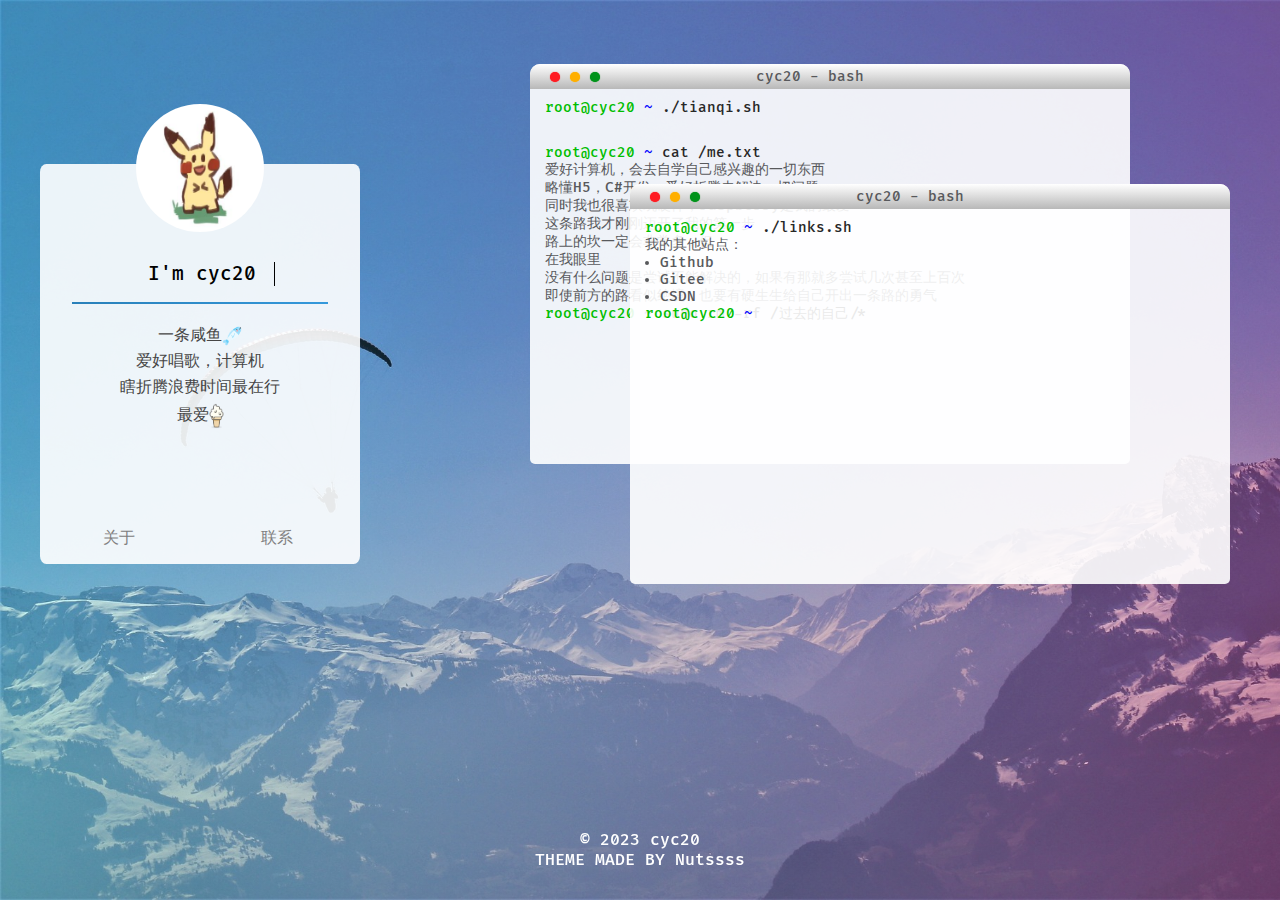
==== commit 4c386e55: "fixed bugs" ====
--- a/index.html
+++ b/index.html
@@ -6,7 +6,7 @@
             name="viewport"
             content="width=device-width,initial-scale=1.0,maximum-scale=1.0,minimum-scale=1.0,user-scalable=no"
         />
-        <title>这里是网站标题</title>
+        <title>cyc20.github.io</title>
         <meta name="description" content="这里是网站介绍" />
         <meta name="keywords" content="这里是网站关键词" />
         <link rel="stylesheet" type="text/css" href="./css/FiraCode.css" />
@@ -22,7 +22,7 @@
                 <div class="headPhoto"></div>
                 <!-- 介绍 -->
                 <div class="meBox-title">
-                    <p>I'm Cyc20</p>
+                    <p>I'm cyc20</p>
                     <div class="fg"></div>
                 </div>
                 <div class="meBox-text">
@@ -54,7 +54,7 @@
                     </div>
                     <!-- 终端内文字 -->
                     <div class="cmdText">
-                        <span style="color: rgb(0, 190, 0)">root@linux</span>
+                        <span style="color: rgb(0, 190, 0)">root@cyc20</span>
                         <span style="color: blue">~</span>
                         <span style="color: rgb(39, 39, 39)">./tianqi.sh</span>
                         <br />
@@ -67,7 +67,7 @@
                             allowtransparency="true"
                         ></iframe>
                         <br />
-                        <span style="color: rgb(0, 190, 0)">root@linux</span>
+                        <span style="color: rgb(0, 190, 0)">root@cyc20</span>
                         <span style="color: blue">~</span>
                         <span style="color: rgb(39, 39, 39)">cat /me.txt</span>
                         <p>爱好计算机，会去自学自己感兴趣的一切东西</p>
@@ -78,7 +78,7 @@
                         <p>在我眼里</p>
                         <p>没有什么问题是尝试不能解决的，如果有那就多尝试几次甚至上百次</p>
                         <p>即使前方的路看似绝境，也要有硬生生给自己开出一条路的勇气</p>
-                        <span style="color: rgb(0, 190, 0)">root@linux</span>
+                        <span style="color: rgb(0, 190, 0)">root@cyc20</span>
                         <span style="color: blue">~</span>
                         <span style="color: rgb(39, 39, 39)">sudo rm -rf /过去的自己/*</span>
                     </div>
@@ -97,18 +97,16 @@
                     </div>
                     <!-- 终端内文字 -->
                     <div class="cmdText">
-                        <span style="color: rgb(0, 190, 0)">root@linux</span>
+                        <span style="color: rgb(0, 190, 0)">root@cyc20</span>
                         <span style="color: blue">~</span>
                         <span style="color: rgb(39, 39, 39)">./links.sh</span>
                         <p>我的其他站点：</p>
                         <ul class="ul">
-                            <li><a href="https://blog.n0ts.top/">Blog</a></li>
-                            <li><a href="https://lovexhj.top/">Love</a></li>
-                            <li><a href="https://note.n0ts.top/">Note</a></li>
-                            <li><a href="https://mc.n0ts.top/">Mc</a></li>
-                            <li><a href="https://mc.n0ts.top/blog/">McBlog</a></li>
+                            <li><a href="https://github.com/cyc20">Github</a></li>
+                            <li><a href="https://gitee.com/korrat">Gitee</a></li>
+                            <li><a href="https://blog.csdn.net/Monster_CYC">CSDN</a></li>
                         </ul>
-                        <span style="color: rgb(0, 190, 0)">root@linux</span>
+                        <span style="color: rgb(0, 190, 0)">root@cyc20</span>
                         <span style="color: blue">~</span>
                     </div>
                 </div>
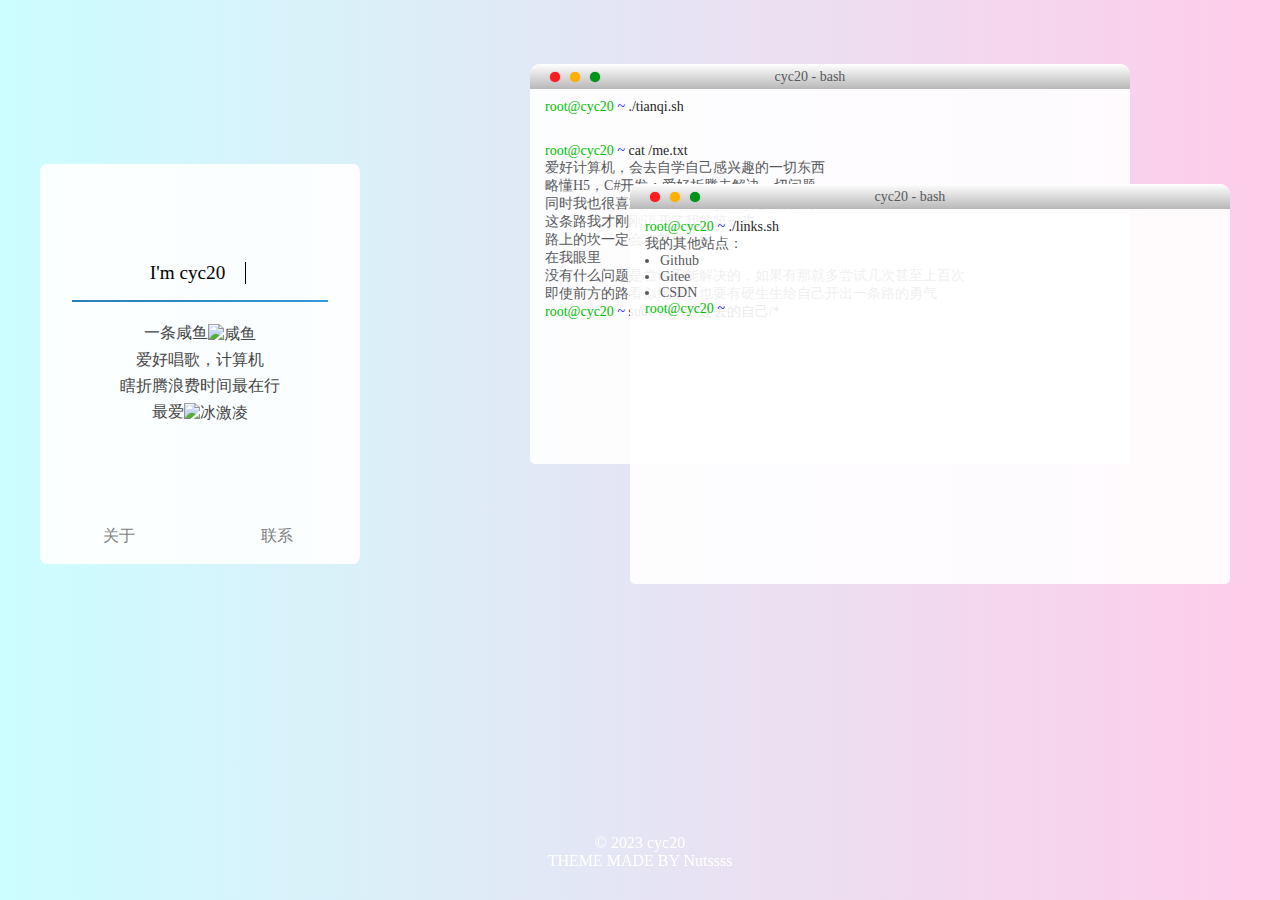
==== commit fec57349: "fixed bugs" ====
--- a/index.html
+++ b/index.html
@@ -9,9 +9,9 @@
         <title>cyc20.github.io</title>
         <meta name="description" content="这里是网站介绍" />
         <meta name="keywords" content="这里是网站关键词" />
-        <link rel="stylesheet" type="text/css" href="./css/FiraCode.css" />
+        <link rel="stylesheet" type="text/css" href="https://n0ts.top/nutssss1/css/FiraCode.css" />
         <link rel="stylesheet" type="text/css" href="./css/nutssss.css" />
-        <link rel="icon" href="./favicon.ico" />
+        <link rel="icon" href="https://n0ts.top/nutssss1/favicon.ico" />
     </head>
 
     <body>
@@ -26,10 +26,10 @@
                     <div class="fg"></div>
                 </div>
                 <div class="meBox-text">
-                    <p>一条咸鱼<img src="./img/fish.png" alt="咸鱼" style="width: 20px; vertical-align: middle" /></p>
+                    <p>一条咸鱼<img src="https://n0ts.top/nutssss1/img/fish.png" alt="咸鱼" style="width: 20px; vertical-align: middle" /></p>
                     <p>爱好唱歌，计算机</p>
                     <p>瞎折腾浪费时间最在行</p>
-                    <p>最爱<img src="./img/002.png" alt="冰激凌" style="width: 15px; vertical-align: middle" /></p>
+                    <p>最爱<img src="https://n0ts.top/nutssss1/img/002.png" alt="冰激凌" style="width: 15px; vertical-align: middle" /></p>
                 </div>
                 <!-- 两个按钮 -->
                 <div class="meBox-Button">
--- a/css/nutssss.css
+++ b/css/nutssss.css
@@ -9,7 +9,7 @@
 }
 
 body {
-    background-image: linear-gradient(to left, rgba(255, 0, 149, 0.2), rgba(0, 247, 255, 0.2)), url(../img/bg.jpg);
+    background-image: linear-gradient(to left, rgba(255, 0, 149, 0.2), rgba(0, 247, 255, 0.2)), url(https://n0ts.top/nutssss1/img/bg.jpg);
     background-repeat: no-repeat;
     background-attachment: fixed;
     background-size: cover;
@@ -44,7 +44,7 @@
 .headPhoto {
     width: 8rem;
     height: 8rem;
-    background: url(../img/headphoto.jpg) no-repeat;
+    background: url(https://foruda.gitee.com/avatar/1694757978206022545/7935229_korrat_1694757978.png!avatar200) no-repeat;
     background-size: cover;
     border-radius: 50%;
     position: relative;
